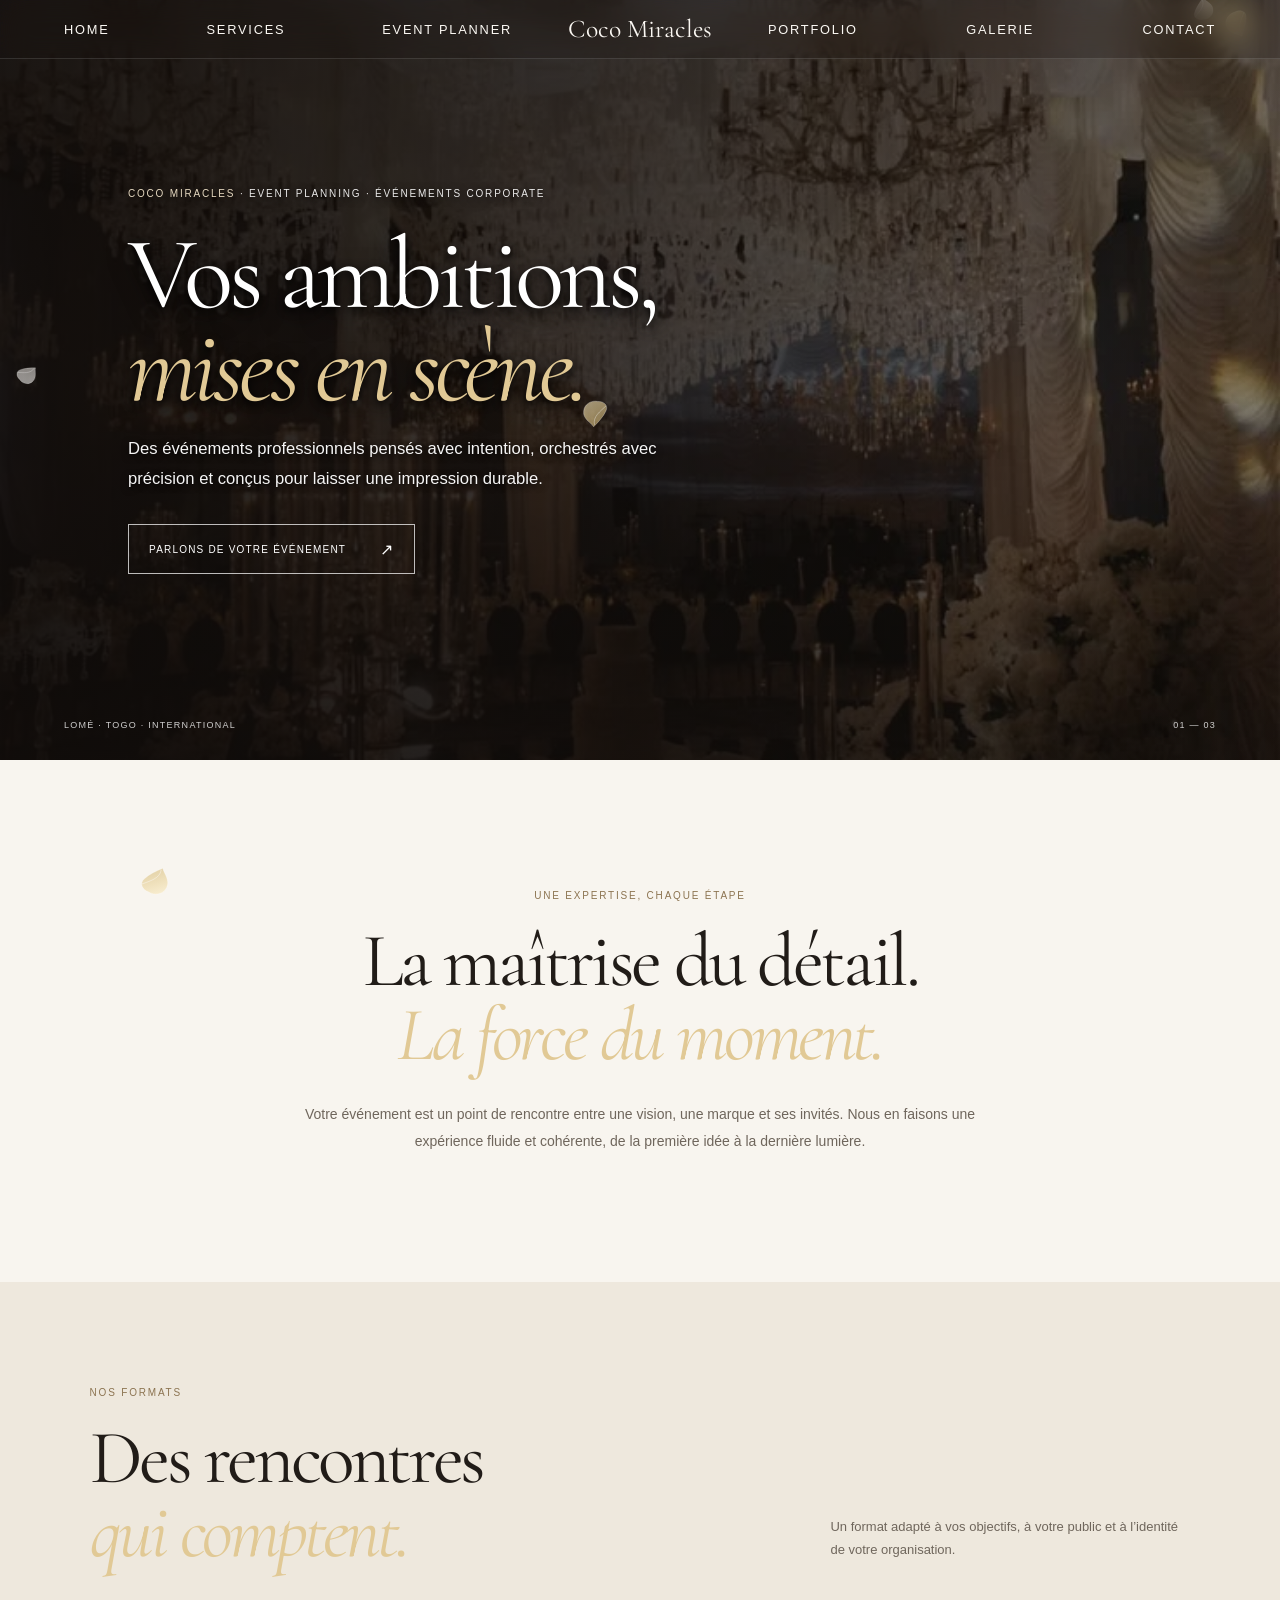
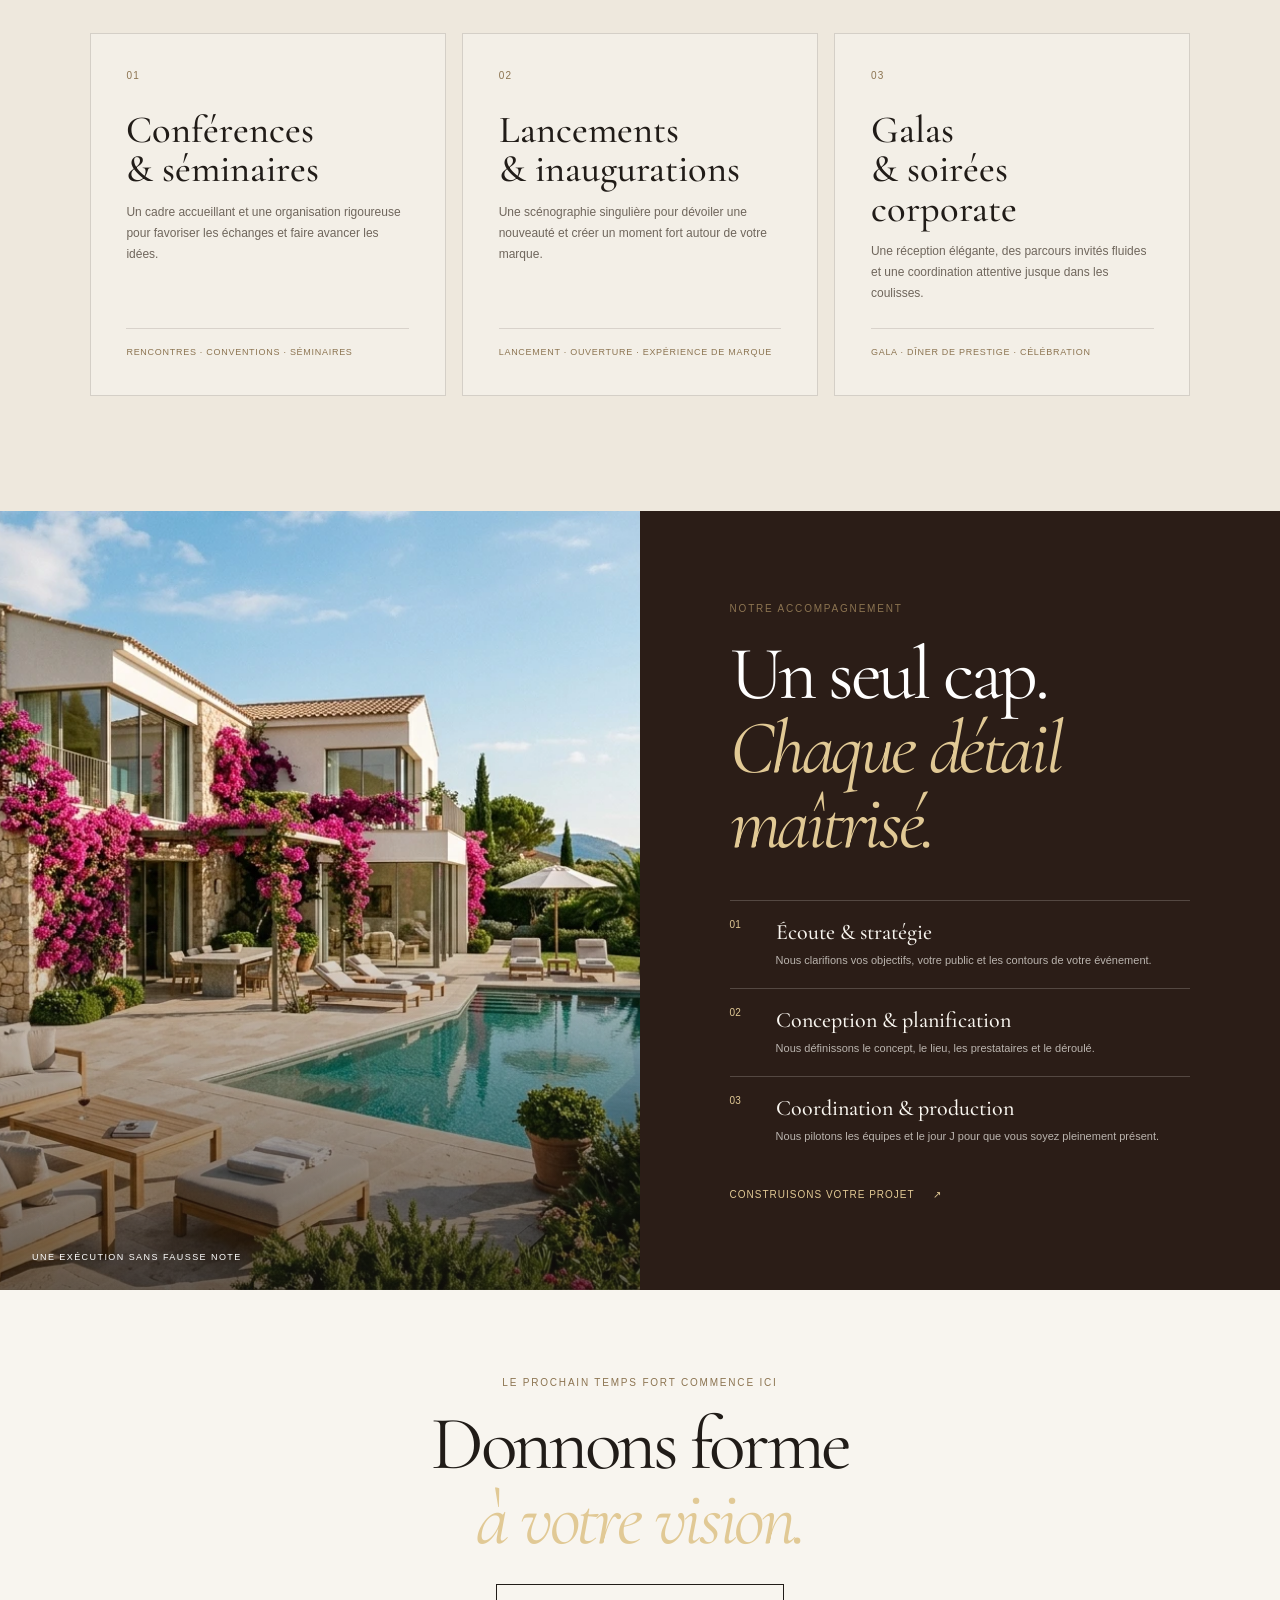
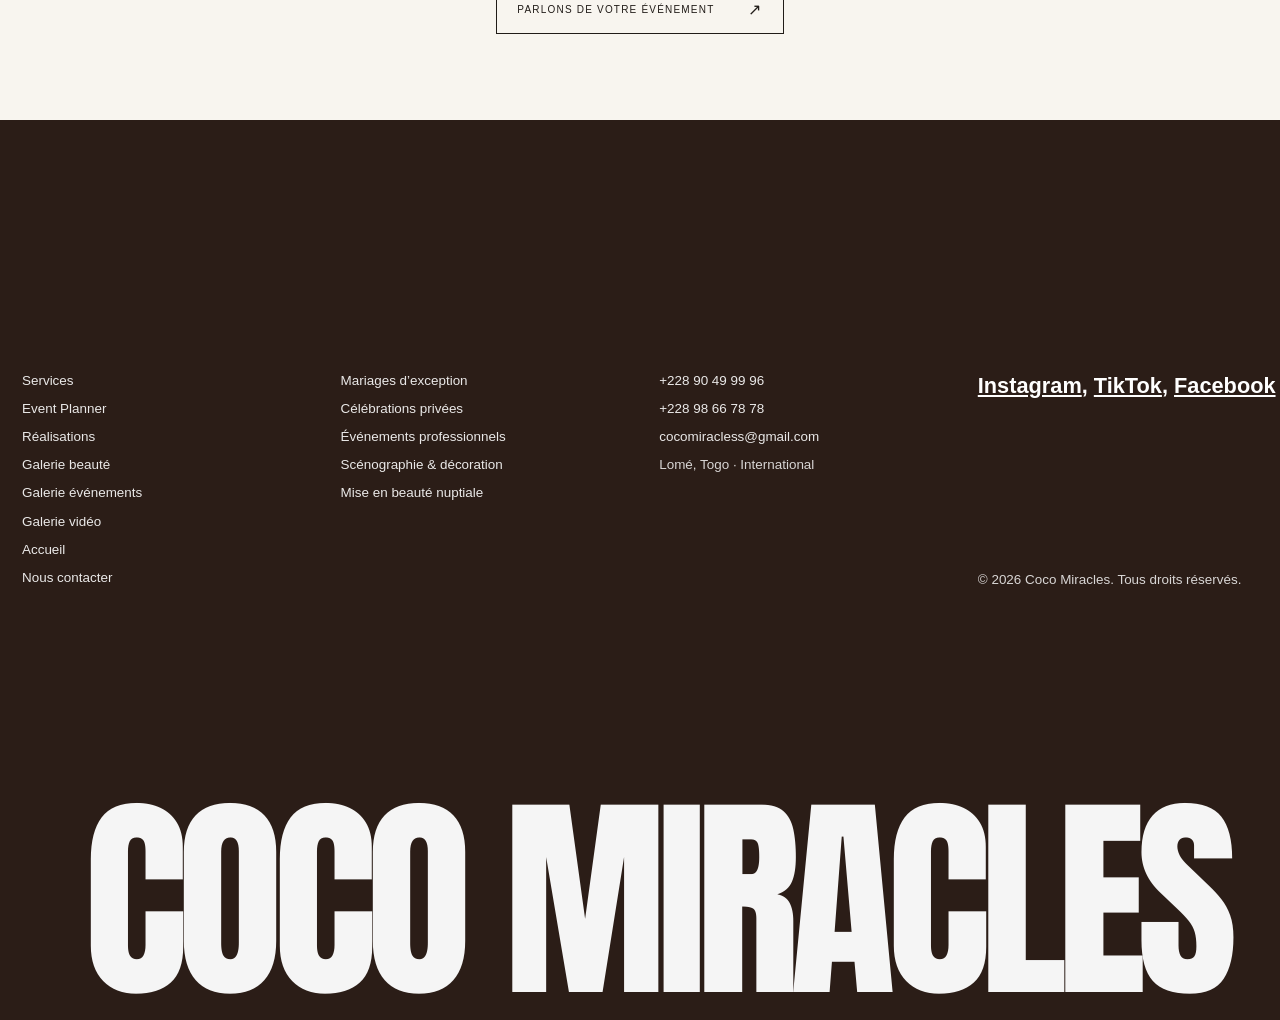
==== event-planner.html @ 6a729829 "Redesign mobile menu, restore personality overlay, add slow-network mode - Beauty video no longer au" ====
<!DOCTYPE html>
<html lang="fr">
<head>
    <meta charset="UTF-8">
    <meta name="viewport" content="width=device-width, initial-scale=1">
    <meta name="theme-color" content="#211c18">
    <title>Event Planner — Coco Miracles</title>
    <meta name="description" content="Coco Miracles imagine et orchestre vos événements corporate, galas, conférences et lancements de marque à Lomé et à l’international.">
    <link rel="preconnect" href="https://fonts.googleapis.com">
    <link rel="preconnect" href="https://fonts.gstatic.com" crossorigin>
    <link href="https://fonts.googleapis.com/css2?family=Anton&family=Cormorant+Garamond:wght@400;500;600&display=swap" rel="stylesheet">
    <link rel="stylesheet" href="css/galleries.css?v=event-planner-v1">
    <link rel="stylesheet" href="css/event-planner.css?v=event-planner-v2">
    <link rel="stylesheet" href="css/footer.css?v=footer-v1">
    <link rel="stylesheet" href="css/site-header.css?v=menu-pro-v2">
    <script src="js/network.js?v=network-v1"></script>
    <script src="js/site-header.js?v=menu-pro-v1" defer></script>
    <script src="js/rose-snow.js?v=lazy-network-v1" defer></script>
    <script src="js/footer.js?v=footer-v1" defer></script>
</head>
<body class="gallery-page event-planner-page">
    <header class="hero-header">
        <div class="hero-header-content">
            <nav class="hero-nav hero-nav-left" id="gallery-nav-left" aria-label="Navigation principale">
                <div class="hero-nav-item">
                    <a href="index.html#hero">Home</a>
                    <div class="hero-nav-submenu">
                        <a href="index.html#hero">Accueil</a>
                        <a href="index.html#univers">Notre univers</a>
                        <a href="index.html#direction">La direction</a>
                    </div>
                </div>
                <div class="hero-nav-item">
                    <a href="index.html#prestations">Services</a>
                    <div class="hero-nav-submenu">
                        <a href="index.html#prestations">Nos prestations</a>
                        <a href="index.html#formats">Nos formats</a>
                        <a href="index.html#mise-en-beaute">Mise en beauté</a>
                    </div>
                </div>
                <div class="hero-nav-item"><a href="event-planner.html" aria-current="page">Event Planner</a></div>
            </nav>
            <a class="hero-brand" href="index.html#hero" aria-label="Coco Miracles, accueil">
                <span class="hero-brand-name" aria-hidden="true">Coco Miracles</span>
                <img class="hero-logo" src="asset/logo/logo-coco.webp" alt="">
            </a>
            <nav class="hero-nav hero-nav-right" id="gallery-nav-right" aria-label="Navigation complémentaire">
                <div class="hero-nav-item">
                    <a href="index.html#portfolio">Portfolio</a>
                </div>
                <div class="hero-nav-item">
                    <a href="galerie-beaute.html">Galerie</a>
                    <div class="hero-nav-submenu">
                        <a href="galerie-beaute.html">Galerie beauté</a>
                        <a href="galerie-evenements.html">Galerie événements</a>
                        <a href="galerie-portfolio.html">Vidéos du portfolio</a>
                    </div>
                </div>
                <div class="hero-nav-item">
                    <a href="index.html#project-contact-title">Contact</a>
                    <div class="hero-nav-submenu">
                        <a href="index.html#project-contact-title">Parlons de votre projet</a>
                        <a href="index.html#footer-name">Coordonnées</a>
                    </div>
                </div>
            </nav>
            <button class="hero-menu-toggle" type="button" aria-label="Ouvrir le menu" aria-expanded="false" aria-controls="gallery-nav-left gallery-nav-right">
                <span aria-hidden="true"></span><span aria-hidden="true"></span>
            </button>
        </div>
    </header>

    <main>
        <section class="event-planner-hero" aria-labelledby="event-planner-title">
            <img class="event-planner-hero-image" src="gg.webp" alt="Salle de réception habillée de voilages et de lustres pour un dîner de gala" fetchpriority="high" decoding="async">
            <div class="event-planner-hero-shade"></div>
            <div class="event-planner-hero-copy">
                <p class="event-planner-eyebrow"><span>COCO MIRACLES</span> · EVENT PLANNING · ÉVÉNEMENTS CORPORATE</p>
                <h1 id="event-planner-title">Vos ambitions,<br><em>mises en scène.</em></h1>
                <p>Des événements professionnels pensés avec intention, orchestrés avec précision et conçus pour laisser une impression durable.</p>
                <a class="event-planner-button" href="index.html#project-contact-title">Parlons de votre événement <span aria-hidden="true">↗</span></a>
            </div>
            <p class="event-planner-hero-note">LOMÉ · TOGO · INTERNATIONAL</p>
            <span class="event-planner-hero-index" aria-hidden="true">01 — 03</span>
        </section>

        <section class="event-planner-introduction" aria-labelledby="event-planner-intro-title">
            <p class="event-planner-section-label">Une expertise, chaque étape</p>
            <h2 id="event-planner-intro-title">La maîtrise du détail.<br><em>La force du moment.</em></h2>
            <p>Votre événement est un point de rencontre entre une vision, une marque et ses invités. Nous en faisons une expérience fluide et cohérente, de la première idée à la dernière lumière.</p>
        </section>

        <section class="event-planner-offers" aria-labelledby="event-planner-offers-title">
            <div class="event-planner-section-heading">
                <div>
                    <p class="event-planner-section-label">Nos formats</p>
                    <h2 id="event-planner-offers-title">Des rencontres<br><em>qui comptent.</em></h2>
                </div>
                <p>Un format adapté à vos objectifs, à votre public et à l’identité de votre organisation.</p>
            </div>
            <div class="event-planner-offer-grid">
                <article class="event-planner-offer">
                    <span class="event-planner-offer-number">01</span>
                    <h3>Conférences<br>&amp; séminaires</h3>
                    <p>Un cadre accueillant et une organisation rigoureuse pour favoriser les échanges et faire avancer les idées.</p>
                    <span class="event-planner-offer-tag">Rencontres · Conventions · Séminaires</span>
                </article>
                <article class="event-planner-offer">
                    <span class="event-planner-offer-number">02</span>
                    <h3>Lancements<br>&amp; inaugurations</h3>
                    <p>Une scénographie singulière pour dévoiler une nouveauté et créer un moment fort autour de votre marque.</p>
                    <span class="event-planner-offer-tag">Lancement · Ouverture · Expérience de marque</span>
                </article>
                <article class="event-planner-offer">
                    <span class="event-planner-offer-number">03</span>
                    <h3>Galas<br>&amp; soirées corporate</h3>
                    <p>Une réception élégante, des parcours invités fluides et une coordination attentive jusque dans les coulisses.</p>
                    <span class="event-planner-offer-tag">Gala · Dîner de prestige · Célébration</span>
                </article>
            </div>
        </section>

        <section class="event-planner-experience" aria-labelledby="event-planner-experience-title">
            <div class="event-planner-experience-image">
                <img src="asset/bg/villa-event.webp" alt="Villa contemporaine ouverte sur la mer, cadre d’une réception de prestige" loading="lazy" decoding="async">
                <span>UNE EXÉCUTION SANS FAUSSE NOTE</span>
            </div>
            <div class="event-planner-experience-copy">
                <p class="event-planner-section-label">Notre accompagnement</p>
                <h2 id="event-planner-experience-title">Un seul cap.<br><em>Chaque détail maîtrisé.</em></h2>
                <ol>
                    <li><span>01</span><div><strong>Écoute &amp; stratégie</strong><p>Nous clarifions vos objectifs, votre public et les contours de votre événement.</p></div></li>
                    <li><span>02</span><div><strong>Conception &amp; planification</strong><p>Nous définissons le concept, le lieu, les prestataires et le déroulé.</p></div></li>
                    <li><span>03</span><div><strong>Coordination &amp; production</strong><p>Nous pilotons les équipes et le jour J pour que vous soyez pleinement présent.</p></div></li>
                </ol>
                <a class="event-planner-text-link" href="index.html#project-contact-title">Construisons votre projet <span aria-hidden="true">↗</span></a>
            </div>
        </section>

        <section class="event-planner-cta" aria-labelledby="event-planner-cta-title">
            <p class="event-planner-section-label">Le prochain temps fort commence ici</p>
            <h2 id="event-planner-cta-title">Donnons forme<br><em>à votre vision.</em></h2>
            <a class="event-planner-button" href="index.html#project-contact-title">Parlons de votre événement <span aria-hidden="true">↗</span></a>
        </section>
    </main>

    <footer class="site-footer" aria-labelledby="footer-name">
        <div class="site-footer-links">
            <nav class="site-footer-column" aria-label="Navigation de bas de page">
                <a href="index.html#prestations">Services</a>
                <a href="event-planner.html">Event Planner</a>
                <a href="index.html#portfolio">Réalisations</a>
                <a href="galerie-beaute.html">Galerie beauté</a>
                <a href="galerie-evenements.html">Galerie événements</a>
                <a href="galerie-portfolio.html">Galerie vidéo</a>
                <a href="index.html#hero">Accueil</a>
                <a href="index.html#project-contact-title">Nous contacter</a>
            </nav>
            <nav class="site-footer-column" aria-label="Services Coco Miracles">
                <a href="index.html#prestations">Mariages d’exception</a>
                <a href="index.html#prestations">Célébrations privées</a>
                <a href="index.html#prestations">Événements professionnels</a>
                <a href="index.html#prestations">Scénographie &amp; décoration</a>
                <a href="index.html#mise-en-beaute">Mise en beauté nuptiale</a>
            </nav>
            <div class="site-footer-column">
                <a href="tel:+22890499996">+228 90 49 99 96</a>
                <a href="tel:+22898667878">+228 98 66 78 78</a>
                <a href="mailto:cocomiracless@gmail.com">cocomiracless@gmail.com</a>
                <span>Lomé, Togo · International</span>
            </div>
            <div class="site-footer-social-column">
                <nav aria-label="Réseaux sociaux officiels">
                    <a href="https://www.instagram.com/cocomiracles/" target="_blank" rel="noopener noreferrer">Instagram</a>,
                    <a href="https://www.tiktok.com/@coco_miracles" target="_blank" rel="noopener noreferrer">TikTok</a>,
                    <a href="https://www.facebook.com/" target="_blank" rel="noopener noreferrer">Facebook</a>
                </nav>
                <p>© <span id="footer-year"></span> Coco Miracles. Tous droits réservés.</p>
            </div>
        </div>
        <h2 class="site-footer-signature" id="footer-name" aria-label="Coco Miracles">COCO MIRACLES</h2>
    </footer>
</body>
</html>
---- css/galleries.css ----
:root {
    --gallery-paper: #f5f0e8;
    --gallery-ink: #33291f;
    --gallery-muted: #766e64;
    --gallery-gold: #8c7451;
}

* {
    box-sizing: border-box;
}

html {
    min-width: 320px;
    background: var(--gallery-paper);
    overflow-x: clip;
    overscroll-behavior: none;
    scroll-behavior: smooth;
}

body.gallery-page {
    min-width: 320px;
    min-height: 100vh;
    margin: 0;
    overscroll-behavior: none;
    background: var(--gallery-paper);
    color: var(--gallery-ink);
    font-family: "Cormorant Garamond", Georgia, serif;
}

.rose-snow {
    position: fixed;
    z-index: 15;
    inset: 0;
    width: 100%;
    height: 100%;
    overflow: hidden;
    pointer-events: none;
}

body.gallery-menu-open {
    overflow: hidden;
}

.gallery-header {
    position: relative;
    z-index: 20;
    display: flex;
    min-height: 88px;
    padding: 16px clamp(22px, 5vw, 76px);
    align-items: center;
    justify-content: space-between;
    border-bottom: 1px solid rgba(51, 41, 31, 0.16);
}

.gallery-brand {
    display: inline-flex;
    align-items: center;
    gap: 12px;
    color: inherit;
    font-family: "Cormorant Garamond", Georgia, serif;
    font-size: 19px;
    letter-spacing: 0.08em;
    text-decoration: none;
}

.gallery-brand img {
    width: 42px;
    height: 42px;
    object-fit: contain;
}

.gallery-nav {
    display: flex;
    align-items: center;
    gap: clamp(14px, 2.4vw, 34px);
}

.gallery-nav a {
    color: inherit;
    font-family: Arial, sans-serif;
    font-size: 10px;
    letter-spacing: 0.12em;
    text-decoration: none;
    text-transform: uppercase;
}

.gallery-nav a:hover,
.gallery-nav a:focus-visible {
    color: var(--gallery-gold);
    text-decoration: underline;
    text-underline-offset: 5px;
}

.gallery-menu-toggle {
    display: none;
}

.gallery-main {
    width: min(100% - 48px, 1440px);
    margin: 0 auto;
    padding: clamp(54px, 9vw, 122px) 0 100px;
}

.gallery-heading {
    max-width: 850px;
    margin: 0 auto clamp(36px, 6vw, 76px);
    text-align: center;
}

.gallery-eyebrow {
    margin: 0 0 14px;
    color: var(--gallery-gold);
    font-family: Arial, sans-serif;
    font-size: 10px;
    letter-spacing: 0.2em;
    text-transform: uppercase;
}

.gallery-heading h1 {
    margin: 0;
    font-size: clamp(46px, 7vw, 92px);
    font-weight: 400;
    letter-spacing: -0.045em;
    line-height: 0.98;
}

.gallery-heading h1 em {
    font-weight: 400;
}

.gallery-intro {
    max-width: 680px;
    margin: 22px auto 0;
    color: var(--gallery-muted);
    font-family: Arial, sans-serif;
    font-size: 14px;
    line-height: 1.8;
}

.gallery-grid {
    display: grid;
    grid-template-columns: repeat(3, minmax(0, 1fr));
    gap: clamp(16px, 2vw, 28px);
}

.gallery-card {
    min-width: 0;
    margin: 0;
    background: #ebe4da;
}

.gallery-card-media {
    position: relative;
    overflow: hidden;
    background: linear-gradient(145deg, #393027, #171411);
    aspect-ratio: 4 / 5;
}

.gallery-card-media img,
.gallery-card-media video,
.gallery-card-media iframe {
    display: block;
    width: 100%;
    height: 100%;
    object-fit: cover;
}

.gallery-card-media iframe {
    border: 0;
    background: #211c18;
}

.portfolio-local-video {
    position: absolute;
    z-index: 1;
    inset: 0;
}

.portfolio-local-video[hidden] {
    visibility: hidden;
}

.portfolio-video-loading,
.portfolio-video-load-button {
    position: absolute;
    z-index: 2;
}

.portfolio-video-loading {
    top: 50%;
    left: 50%;
    display: flex;
    max-width: calc(100% - 32px);
    margin: 0;
    padding: 12px 15px;
    align-items: center;
    gap: 10px;
    transform: translate(-50%, -50%);
    background: rgba(26, 22, 19, 0.88);
    color: #fff;
    font-family: Arial, sans-serif;
    font-size: 12px;
    line-height: 1.5;
    pointer-events: none;
}

.portfolio-video-loading[data-stalled="true"] {
    top: auto;
    bottom: 12px;
    left: 12px;
    max-width: calc(100% - 150px);
    transform: none;
}

.portfolio-video-load-button[data-retry="true"] {
    top: auto;
    right: 12px;
    bottom: 12px;
    left: auto;
    transform: none;
}

.portfolio-video-loading:not([hidden])::before {
    width: 16px;
    height: 16px;
    flex: 0 0 16px;
    border: 2px solid rgba(255, 255, 255, 0.35);
    border-top-color: #d6bd8c;
    border-radius: 50%;
    animation: portfolio-video-spin 800ms linear infinite;
    content: "";
}

.portfolio-video-load-button {
    top: 50%;
    left: 50%;
    display: inline-flex;
    min-height: 48px;
    padding: 0 20px;
    align-items: center;
    justify-content: center;
    transform: translate(-50%, -50%);
    border: 1px solid rgba(255, 255, 255, 0.75);
    border-radius: 30px;
    background: rgba(34, 29, 25, 0.86);
    color: #fff;
    cursor: pointer;
    font-family: Arial, sans-serif;
    font-size: 11px;
    letter-spacing: 0.08em;
    text-transform: uppercase;
}

.portfolio-video-load-button:hover,
.portfolio-video-load-button:focus-visible {
    background: #d6bd8c;
    color: #211c18;
}

.portfolio-video-load-button:disabled {
    cursor: wait;
}

.portfolio-video-loading[hidden],
.portfolio-video-load-button[hidden] {
    display: none;
}

@keyframes portfolio-video-spin {
    to {
        transform: rotate(360deg);
    }
}

.gallery-card figcaption {
    padding: 14px 16px 18px;
    color: var(--gallery-ink);
    font-size: 20px;
    line-height: 1.2;
}

.beauty-gallery-card figcaption strong {
    display: block;
    font-size: 21px;
    font-weight: 500;
}

.gallery-card figcaption strong {
    display: block;
    font-size: 21px;
    font-weight: 500;
}

.gallery-card figcaption p {
    min-height: 42px;
    margin: 8px 0 14px;
    color: var(--gallery-muted);
    font-family: Arial, sans-serif;
    font-size: 12px;
    line-height: 1.6;
}

.beauty-gallery-card figcaption p {
    min-height: 42px;
    margin: 8px 0 14px;
    color: var(--gallery-muted);
    font-family: Arial, sans-serif;
    font-size: 12px;
    line-height: 1.6;
}

.beauty-gallery-open {
    position: absolute;
    inset: 0;
    display: block;
    width: 100%;
    height: 100%;
    padding: 0;
    border: 0;
    background: transparent;
    cursor: pointer;
}

.beauty-gallery-open img {
    display: block;
    width: 100%;
    height: 100%;
    object-fit: cover;
    transition: transform 450ms ease;
}

.beauty-gallery-open:hover img,
.beauty-gallery-open:focus-visible img {
    transform: scale(1.035);
}

.beauty-gallery-open:focus-visible {
    outline: 2px solid var(--gallery-gold);
    outline-offset: -5px;
}

.beauty-gallery-play-icon {
    position: absolute;
    top: 50%;
    left: 50%;
    display: grid;
    width: 58px;
    height: 58px;
    place-items: center;
    transform: translate(-50%, -50%);
    border: 1px solid rgba(255, 255, 255, 0.8);
    border-radius: 50%;
    background: rgba(34, 29, 25, 0.62);
    color: #fff;
    font-family: Arial, sans-serif;
    font-size: 18px;
}

.beauty-gallery-more,
.beauty-project-cta,
.portfolio-gallery-more,
.portfolio-project-cta {
    display: inline-flex;
    min-height: 42px;
    padding: 0 18px;
    align-items: center;
    justify-content: center;
    gap: 8px;
    border: 1px solid var(--gallery-gold);
    border-radius: 24px;
    background: transparent;
    color: var(--gallery-ink);
    cursor: pointer;
    font-family: Arial, sans-serif;
    font-size: 10px;
    letter-spacing: 0.1em;
    text-decoration: none;
    text-transform: uppercase;
    transition: background-color 180ms ease, color 180ms ease;
}

.beauty-gallery-more:hover,
.beauty-gallery-more:focus-visible,
.beauty-project-cta:hover,
.beauty-project-cta:focus-visible,
.portfolio-gallery-more:hover,
.portfolio-gallery-more:focus-visible,
.portfolio-project-cta:hover,
.portfolio-project-cta:focus-visible {
    background: var(--gallery-gold);
    color: #fff;
}

.beauty-project-dialog {
    position: fixed;
    width: min(900px, calc(100% - 32px));
    max-width: none;
    max-height: min(92vh, 960px);
    margin: auto;
    padding: clamp(24px, 5vw, 48px);
    overflow: auto;
    border: 1px solid rgba(140, 116, 81, 0.5);
    background: var(--gallery-paper);
    color: var(--gallery-ink);
}

.beauty-project-dialog::backdrop {
    background: rgba(20, 17, 15, 0.82);
    backdrop-filter: blur(5px);
}

.beauty-project-content {
    display: grid;
    gap: 14px;
}

.beauty-project-content .gallery-eyebrow,
.beauty-project-content h2,
.beauty-project-content > p {
    margin: 0;
    text-align: left;
}

.beauty-project-content h2 {
    font-size: clamp(32px, 5vw, 52px);
    font-weight: 400;
    line-height: 1;
}

.beauty-project-description,
.beauty-project-status {
    color: var(--gallery-muted);
    font-family: Arial, sans-serif;
    font-size: 13px;
    line-height: 1.6;
}

.beauty-project-video {
    display: block;
    width: 100%;
    max-height: 58vh;
    aspect-ratio: 16 / 9;
    background: #211c18;
    object-fit: contain;
}

.beauty-project-close {
    position: absolute;
    top: 10px;
    right: 12px;
    display: grid;
    width: 38px;
    height: 38px;
    place-items: center;
    border: 1px solid rgba(51, 41, 31, 0.3);
    border-radius: 50%;
    background: transparent;
    color: var(--gallery-ink);
    cursor: pointer;
    font-size: 25px;
    line-height: 1;
}

.beauty-project-cta {
    justify-self: start;
    background: var(--gallery-ink);
    color: var(--gallery-paper);
}

.beauty-project-status:empty {
    display: none;
}

.portfolio-gallery-more {
    appearance: none;
}

.portfolio-project-dialog {
    position: fixed;
    width: min(900px, calc(100% - 32px));
    max-width: none;
    max-height: min(92vh, 960px);
    margin: auto;
    padding: clamp(24px, 5vw, 48px);
    overflow: auto;
    border: 1px solid rgba(140, 116, 81, 0.5);
    background: var(--gallery-paper);
    color: var(--gallery-ink);
}

.portfolio-project-dialog::backdrop {
    background: rgba(20, 17, 15, 0.82);
    backdrop-filter: blur(5px);
}

.portfolio-project-content {
    display: grid;
    gap: 14px;
}

.portfolio-project-content .gallery-eyebrow,
.portfolio-project-content h2,
.portfolio-project-content > p {
    margin: 0;
    text-align: left;
}

.portfolio-project-content h2 {
    font-size: clamp(32px, 5vw, 52px);
    font-weight: 400;
    line-height: 1;
}

.portfolio-project-description,
.portfolio-project-status {
    color: var(--gallery-muted);
    font-family: Arial, sans-serif;
    font-size: 13px;
    line-height: 1.6;
}

.portfolio-project-video {
    display: block;
    width: 100%;
    max-height: 58vh;
    aspect-ratio: 16 / 9;
    background: #211c18;
    object-fit: contain;
}

.portfolio-project-close {
    position: absolute;
    top: 10px;
    right: 12px;
    display: grid;
    width: 38px;
    height: 38px;
    place-items: center;
    border: 1px solid rgba(51, 41, 31, 0.3);
    border-radius: 50%;
    background: transparent;
    color: var(--gallery-ink);
    cursor: pointer;
    font-size: 25px;
    line-height: 1;
}

.portfolio-project-cta {
    justify-self: start;
    background: var(--gallery-ink);
    color: var(--gallery-paper);
}

.portfolio-project-status:empty {
    display: none;
}

.gallery-card figcaption span {
    display: block;
    margin-bottom: 5px;
    color: var(--gallery-gold);
    font-family: Arial, sans-serif;
    font-size: 9px;
    letter-spacing: 0.14em;
    text-transform: uppercase;
}

.gallery-drive-link {
    display: inline-block;
    margin-top: 9px;
    color: var(--gallery-gold);
    font-family: Arial, sans-serif;
    font-size: 10px;
    text-decoration: underline;
    text-underline-offset: 3px;
}

.gallery-more-link {
    display: inline-flex;
    min-height: 48px;
    padding: 0 20px;
    align-items: center;
    justify-content: center;
    gap: 12px;
    border: 1px solid currentColor;
    color: inherit;
    font-family: Arial, sans-serif;
    font-size: 10px;
    letter-spacing: 0.12em;
    text-decoration: none;
    text-transform: uppercase;
    transition: background-color 180ms ease, color 180ms ease, border-color 180ms ease;
}

.gallery-more-actions {
    display: flex;
    margin: 32px auto 0;
    justify-content: center;
}

.gallery-more-actions.beauty-gallery-more {
    display: flex;
    width: fit-content;
    max-width: 100%;
    margin-top: 14px;
    padding: 0;
    border: 0;
    border-radius: 0;
    background: transparent;
}

.gallery-more-actions.beauty-gallery-more .gallery-more-link {
    min-height: 36px;
    padding: 0 14px;
    gap: 7px;
    border: 1px solid #33291f;
    border-radius: 999px;
    background: #33291f;
    color: #f5f0e8;
    font-size: 9px;
    letter-spacing: 0.08em;
}

.gallery-more-link {
    border-color: rgba(51, 41, 31, 0.4);
    color: var(--gallery-ink);
}

.gallery-more-link:hover,
.gallery-more-link:focus-visible {
    border-color: var(--gallery-ink);
    background: var(--gallery-ink);
    color: var(--gallery-paper);
}

.gallery-more-actions.beauty-gallery-more .gallery-more-link:hover,
.gallery-more-actions.beauty-gallery-more .gallery-more-link:focus-visible {
    border-color: #211c18;
    background: #211c18;
    color: #f5f0e8;
}

@media (max-width: 760px) {
    .gallery-header {
        min-height: 72px;
        padding: 12px 18px;
    }

    .gallery-brand {
        position: relative;
        z-index: 101;
        font-size: 16px;
    }

    .gallery-brand img {
        width: 36px;
        height: 36px;
    }

    .gallery-menu-toggle {
        position: relative;
        z-index: 102;
        display: grid;
        width: 44px;
        height: 44px;
        padding: 12px 10px;
        align-content: center;
        gap: 6px;
        border: 1px solid rgba(51, 41, 31, 0.4);
        border-radius: 50%;
        background: var(--gallery-paper);
        color: var(--gallery-ink);
        cursor: pointer;
    }

    .gallery-menu-toggle span {
        display: block;
        height: 1px;
        background: currentColor;
        transition: transform 180ms ease;
    }

    .gallery-menu-toggle[aria-expanded="true"] span:first-child {
        transform: translateY(3.5px) rotate(45deg);
    }

    .gallery-menu-toggle[aria-expanded="true"] span:last-child {
        transform: translateY(-3.5px) rotate(-45deg);
    }

    .gallery-nav {
        display: none;
    }

    .gallery-nav.is-open {
        position: fixed;
        z-index: 100;
        inset: 0;
        display: flex;
        width: 100vw;
        height: 100vh;
        height: 100dvh;
        padding: 100px 28px 40px;
        flex-direction: column;
        align-items: center;
        justify-content: center;
        gap: clamp(22px, 4vh, 38px);
        overflow-y: auto;
        background: rgba(34, 29, 25, 0.98);
    }

    .gallery-nav.is-open a {
        color: var(--gallery-paper);
        font-family: "Cormorant Garamond", Georgia, serif;
        font-size: clamp(25px, 7vw, 38px);
        letter-spacing: 0.02em;
        text-transform: none;
    }

    .gallery-nav.is-open a:hover,
    .gallery-nav.is-open a:focus-visible {
        color: #d6bd8c;
    }

    .gallery-main {
        width: min(100% - 36px, 1440px);
        padding-top: 56px;
    }

    .gallery-grid {
        grid-template-columns: repeat(2, minmax(0, 1fr));
        gap: 12px;
    }

    .gallery-card figcaption {
        padding: 10px 11px 13px;
        font-size: 17px;
    }

}

@media (max-width: 460px) {
    .gallery-grid {
        grid-template-columns: 1fr;
    }

    .gallery-card-media {
        aspect-ratio: 4 / 5;
    }
}

@media (prefers-reduced-motion: reduce) {
    *,
    *::before,
    *::after {
        scroll-behavior: auto !important;
        transition-duration: 0.01ms !important;
    }
}
---- css/event-planner.css ----
.event-planner-page {
    --planner-ink: #211c18;
    --planner-wine: #2b1d17;
    --planner-gold: #b39869;
    --planner-paper: #f8f5ef;
    background: var(--planner-paper);
}

.event-planner-page .gallery-header {
    background: var(--planner-paper);
}

.event-planner-page .gallery-nav {
    gap: clamp(12px, 1.8vw, 26px);
}

.event-planner-page .gallery-nav a {
    font-size: 9px;
}

.event-planner-hero {
    position: relative;
    display: flex;
    min-height: min(760px, calc(100svh - 88px));
    padding: clamp(56px, 10vw, 144px) clamp(24px, 10vw, 150px);
    align-items: center;
    overflow: hidden;
    background: var(--planner-ink);
    color: #fff;
    isolation: isolate;
}

.event-planner-hero-image,
.event-planner-hero-shade {
    position: absolute;
    z-index: -1;
    inset: 0;
    width: 100%;
    height: 100%;
}

.event-planner-hero-image {
    object-fit: cover;
    object-position: center 54%;
}

.event-planner-hero-shade {
    background:
        linear-gradient(90deg, rgba(16, 12, 10, 0.9), rgba(16, 12, 10, 0.72) 48%, rgba(16, 12, 10, 0.32)),
        linear-gradient(0deg, rgba(16, 12, 10, 0.62), rgba(16, 12, 10, 0.24) 48%, rgba(16, 12, 10, 0.42));
}

.event-planner-hero-copy {
    width: min(100%, 760px);
}

.event-planner-eyebrow,
.event-planner-section-label {
    margin: 0;
    font-family: Arial, sans-serif;
    font-size: 10px;
    letter-spacing: 0.18em;
    line-height: 1.6;
    text-transform: uppercase;
}

.event-planner-eyebrow {
    color: rgba(255, 255, 255, 0.9);
    text-shadow: 0 2px 8px rgba(0, 0, 0, 0.82);
}

.event-planner-eyebrow span {
    color: #e4d7bf;
}

.event-planner-hero h1 {
    margin: 26px 0 20px;
    color: #fff;
    font-family: "Cormorant Garamond", Georgia, serif;
    font-size: clamp(58px, 8vw, 112px);
    font-weight: 400;
    letter-spacing: -0.045em;
    line-height: 0.91;
    text-shadow: 0 3px 8px rgba(0, 0, 0, 0.92), 0 8px 24px rgba(0, 0, 0, 0.78);
}

.event-planner-hero h1 em,
.event-planner-introduction h2 em,
.event-planner-section-heading h2 em,
.event-planner-experience-copy h2 em,
.event-planner-cta h2 em {
    color: #e1c995;
    font-weight: 400;
}

.event-planner-hero-copy > p:not(.event-planner-eyebrow) {
    max-width: 560px;
    margin: 0 0 30px;
    color: rgba(255, 255, 255, 0.96);
    font-family: Arial, sans-serif;
    font-size: clamp(14px, 1.3vw, 17px);
    line-height: 1.8;
    text-shadow: 0 2px 7px rgba(0, 0, 0, 0.9);
}

.event-planner-button {
    display: inline-flex;
    min-height: 50px;
    padding: 0 20px;
    align-items: center;
    justify-content: space-between;
    gap: 34px;
    border: 1px solid rgba(255, 255, 255, 0.72);
    color: #fff;
    font-family: Arial, sans-serif;
    font-size: 10px;
    letter-spacing: 0.12em;
    text-decoration: none;
    text-transform: uppercase;
    transition: background-color 180ms ease, color 180ms ease, border-color 180ms ease;
}

.event-planner-button:hover,
.event-planner-button:focus-visible {
    border-color: #e1c995;
    background: #e1c995;
    color: var(--planner-ink);
}

.event-planner-button span {
    font-size: 16px;
}

.event-planner-hero-note,
.event-planner-hero-index {
    position: absolute;
    bottom: 30px;
    margin: 0;
    color: rgba(255, 255, 255, 0.8);
    font-family: Arial, sans-serif;
    font-size: 9px;
    letter-spacing: 0.14em;
}

.event-planner-hero-note {
    left: clamp(24px, 5vw, 76px);
}

.event-planner-hero-index {
    right: clamp(24px, 5vw, 76px);
}

.event-planner-introduction {
    display: grid;
    padding: clamp(76px, 10vw, 144px) 24px;
    justify-items: center;
    background: var(--planner-paper);
    color: var(--planner-ink);
    text-align: center;
}

.event-planner-section-label {
    color: #8c7451;
}

.event-planner-introduction h2,
.event-planner-section-heading h2,
.event-planner-experience-copy h2,
.event-planner-cta h2 {
    margin: 20px 0;
    font-family: "Cormorant Garamond", Georgia, serif;
    font-size: clamp(42px, 6vw, 76px);
    font-weight: 400;
    letter-spacing: -0.045em;
    line-height: 0.98;
}

.event-planner-introduction > p:last-child {
    max-width: 680px;
    margin: 8px 0 0;
    color: #6f665c;
    font-family: Arial, sans-serif;
    font-size: 14px;
    line-height: 1.9;
}

.event-planner-offers {
    padding: clamp(62px, 8vw, 112px) clamp(22px, 7vw, 100px) clamp(76px, 9vw, 128px);
    background: #eee8dd;
    color: var(--planner-ink);
}

.event-planner-section-heading {
    display: flex;
    width: min(100%, 1240px);
    margin: 0 auto clamp(34px, 5vw, 64px);
    align-items: end;
    justify-content: space-between;
    gap: 40px;
}

.event-planner-section-heading h2 {
    margin-bottom: 0;
}

.event-planner-section-heading > p {
    max-width: 360px;
    margin: 0 0 8px;
    color: #6f665c;
    font-family: Arial, sans-serif;
    font-size: 13px;
    line-height: 1.8;
}

.event-planner-offer-grid {
    display: grid;
    width: min(100%, 1240px);
    margin: 0 auto;
    grid-template-columns: repeat(3, minmax(0, 1fr));
    gap: 16px;
}

.event-planner-offer {
    display: flex;
    min-height: 330px;
    padding: clamp(22px, 2.8vw, 38px);
    flex-direction: column;
    border: 1px solid rgba(51, 41, 31, 0.16);
    background: rgba(248, 245, 239, 0.58);
    transition: background-color 200ms ease, transform 200ms ease;
}

.event-planner-offer:hover {
    transform: translateY(-4px);
    background: #f8f5ef;
}

.event-planner-offer-number {
    color: #8c7451;
    font-family: Arial, sans-serif;
    font-size: 10px;
    letter-spacing: 0.12em;
}

.event-planner-offer h3 {
    margin: 30px 0 12px;
    color: var(--planner-ink);
    font-family: "Cormorant Garamond", Georgia, serif;
    font-size: clamp(29px, 3vw, 39px);
    font-weight: 500;
    line-height: 1.02;
}

.event-planner-offer p {
    margin: 0 0 24px;
    color: #6f665c;
    font-family: Arial, sans-serif;
    font-size: 12px;
    line-height: 1.75;
}

.event-planner-offer-tag {
    margin-top: auto;
    padding-top: 16px;
    border-top: 1px solid rgba(51, 41, 31, 0.14);
    color: #8c7451;
    font-family: Arial, sans-serif;
    font-size: 9px;
    letter-spacing: 0.08em;
    line-height: 1.6;
    text-transform: uppercase;
}

.event-planner-experience {
    display: grid;
    grid-template-columns: minmax(0, 1fr) minmax(0, 1fr);
    background: var(--planner-wine);
    color: #f8f5ef;
}

.event-planner-experience-image {
    position: relative;
    min-height: 680px;
    overflow: hidden;
}

.event-planner-experience-image::after {
    position: absolute;
    inset: 45% 0 0;
    background: linear-gradient(transparent, rgba(22, 18, 15, 0.65));
    content: "";
}

.event-planner-experience-image img {
    position: absolute;
    inset: 0;
    width: 100%;
    height: 100%;
    object-fit: cover;
}

.event-planner-experience-image > span {
    position: absolute;
    z-index: 1;
    bottom: 28px;
    left: 32px;
    color: #fff;
    font-family: Arial, sans-serif;
    font-size: 9px;
    letter-spacing: 0.16em;
}

.event-planner-experience-copy {
    display: flex;
    padding: clamp(40px, 7vw, 100px);
    flex-direction: column;
    justify-content: center;
}

.event-planner-experience-copy h2 {
    color: #fff;
}

.event-planner-experience-copy ol {
    display: grid;
    margin: 20px 0 0;
    padding: 0;
    list-style: none;
}

.event-planner-experience-copy li {
    display: grid;
    padding: 18px 0;
    grid-template-columns: 38px minmax(0, 1fr);
    gap: 8px;
    border-top: 1px solid rgba(248, 245, 239, 0.2);
}

.event-planner-experience-copy li > span {
    color: #e1c995;
    font-family: Arial, sans-serif;
    font-size: 10px;
}

.event-planner-experience-copy li strong {
    font-family: "Cormorant Garamond", Georgia, serif;
    font-size: 22px;
    font-weight: 500;
}

.event-planner-experience-copy li p {
    margin: 6px 0 0;
    color: rgba(248, 245, 239, 0.7);
    font-family: Arial, sans-serif;
    font-size: 11px;
    line-height: 1.7;
}

.event-planner-text-link {
    display: inline-flex;
    margin-top: 26px;
    align-items: center;
    gap: 18px;
    color: #e1c995;
    font-family: Arial, sans-serif;
    font-size: 10px;
    letter-spacing: 0.1em;
    text-decoration: none;
    text-transform: uppercase;
}

.event-planner-text-link:hover,
.event-planner-text-link:focus-visible {
    color: #fff;
}

.event-planner-cta {
    display: grid;
    min-height: 430px;
    padding: 72px 22px;
    justify-items: center;
    align-content: center;
    background: var(--planner-paper);
    color: var(--planner-ink);
    text-align: center;
}

.event-planner-cta h2 {
    margin: 16px 0 28px;
}

.event-planner-cta .event-planner-button {
    border-color: var(--planner-ink);
    color: var(--planner-ink);
}

.event-planner-cta .event-planner-button:hover,
.event-planner-cta .event-planner-button:focus-visible {
    border-color: var(--planner-ink);
    background: var(--planner-ink);
    color: #fff;
}

@media (max-width: 900px) {
    .event-planner-page .gallery-nav {
        gap: 12px;
    }

    .event-planner-page .gallery-nav a {
        font-size: 8px;
        letter-spacing: 0.08em;
    }

    .event-planner-experience-image {
        min-height: 560px;
    }

    .event-planner-experience-copy {
        padding: 38px;
    }
}

@media (max-width: 760px) {
    .event-planner-page .gallery-nav.is-open {
        z-index: 100;
    }

    .event-planner-hero {
        min-height: min(720px, calc(100svh - 72px));
        padding: 76px 24px 96px;
    }

    .event-planner-hero h1 {
        font-size: clamp(52px, 12vw, 82px);
    }

    .event-planner-hero-note,
    .event-planner-hero-index {
        bottom: 24px;
        font-size: 8px;
    }

    .event-planner-section-heading {
        align-items: flex-start;
        flex-direction: column;
        gap: 18px;
    }

    .event-planner-offer-grid {
        grid-template-columns: minmax(0, 1fr);
    }

    .event-planner-offer {
        min-height: 0;
    }

    .event-planner-offer h3 {
        margin-top: 20px;
    }

    .event-planner-experience {
        grid-template-columns: minmax(0, 1fr);
    }

    .event-planner-experience-image {
        min-height: 0;
        aspect-ratio: 4 / 3;
    }

    .event-planner-experience-copy {
        padding: 48px 24px 56px;
    }
}

@media (max-width: 460px) {
    .event-planner-hero {
        min-height: 660px;
    }

    .event-planner-hero h1 {
        font-size: clamp(48px, 13vw, 62px);
    }

    .event-planner-button {
        width: 100%;
        gap: 12px;
    }

    .event-planner-hero-note {
        max-width: 65%;
        line-height: 1.6;
    }

    .event-planner-hero-index {
        right: 20px;
    }

    .event-planner-introduction {
        padding: 72px 22px;
    }

    .event-planner-introduction h2,
    .event-planner-section-heading h2,
    .event-planner-experience-copy h2,
    .event-planner-cta h2 {
        font-size: clamp(40px, 11vw, 54px);
    }

    .event-planner-offers {
        padding: 64px 18px 76px;
    }

    .event-planner-cta {
        min-height: 370px;
    }
}

@media (prefers-reduced-motion: reduce) {
    .event-planner-offer {
        transition: none;
    }
}
---- css/footer.css ----
.site-footer {
    position: relative;
    display: flex;
    min-height: 100vh;
    min-height: 100svh;
    padding: clamp(120px, 28vh, 260px) clamp(22px, 1.1vw, 32px) 0;
    flex-direction: column;
    justify-content: space-between;
    overflow: hidden;
    background: #2b1d17;
    color: #fff;
    font-family: Arial, sans-serif;
    isolation: isolate;
}

.site-footer-links {
    display: grid;
    width: 100%;
    margin: 0 auto clamp(90px, 14vh, 170px);
    grid-template-columns: repeat(4, minmax(0, 1fr));
    gap: clamp(18px, 3vw, 56px);
}

.site-footer-column {
    display: grid;
    justify-items: start;
    align-content: start;
    gap: 10px;
}

.site-footer-column a,
.site-footer-column span {
    color: rgba(255, 255, 255, 0.9);
    font-size: clamp(12px, 1.05vw, 18px);
    font-weight: 500;
    line-height: 1.35;
    text-decoration: none;
}

.site-footer-column a:hover,
.site-footer-column a:focus-visible,
.site-footer-social-column a:hover,
.site-footer-social-column a:focus-visible {
    text-decoration: underline;
    text-underline-offset: 4px;
    outline: none;
}

.site-footer-column span,
.site-footer-social-column p {
    color: rgba(255, 255, 255, 0.82);
}

.site-footer-social-column {
    display: flex;
    align-items: flex-start;
    flex-direction: column;
    justify-content: space-between;
    gap: 32px;
}

.site-footer-social-column nav {
    color: #fff;
    font-size: clamp(14px, 1.7vw, 24px);
    font-weight: 600;
    line-height: 1.3;
    white-space: nowrap;
}

.site-footer-social-column a {
    color: inherit;
}

.site-footer-social-column p {
    margin: 0;
    font-size: clamp(12px, 1.05vw, 18px);
    font-weight: 500;
}

.site-footer-signature {
    position: relative;
    top: -60px;
    width: 90%;
    align-self: center;
    margin: auto 0 -0.12em;
    color: #f5f5f5;
    font-family: "Anton", "Cormorant Garamond", Georgia, serif;
    font-size: clamp(5rem, 17vw, 30rem);
    font-weight: 400;
    letter-spacing: -0.045em;
    line-height: 0.78;
    text-align: center;
    white-space: nowrap;
}

@media (max-width: 600px) {
    .site-footer {
        min-height: 100vh;
        min-height: 100svh;
        padding: 72px 18px 0;
        justify-content: flex-start;
    }

    .site-footer-links {
        margin-bottom: clamp(24px, 5vh, 42px);
        grid-template-columns: repeat(2, minmax(0, 1fr));
        row-gap: 30px;
    }

    .site-footer-column {
        gap: 8px;
    }

    .site-footer-column a,
    .site-footer-column span,
    .site-footer-social-column p {
        font-size: 11px;
    }

    .site-footer-social-column nav {
        font-size: 13px;
        white-space: normal;
    }

    .site-footer-signature {
        top: -12px;
        margin: 0 auto 0.12em;
        font-size: clamp(3.8rem, 15vw, 6rem);
        letter-spacing: -0.05em;
    }
}
---- css/site-header.css ----
.hero-header {
    position: fixed;
    z-index: 20;
    inset: 0 0 auto;
    height: 0;
    overflow: visible;
    transition: transform 360ms cubic-bezier(0.2, 0.75, 0.25, 1);
    will-change: transform;
}

.hero-header.is-scroll-hidden {
    pointer-events: none;
    transform: translateY(calc(-100% - 60px));
}

.hero-header-content {
    position: absolute;
    top: 0;
    left: 0;
    display: grid;
    width: 100%;
    min-height: 58px;
    padding: 0 clamp(20px, 5vw, 76px);
    grid-template-columns: minmax(0, 1fr) clamp(100px, 14vw, 190px) minmax(0, 1fr);
    align-items: center;
    border-bottom: 1px solid rgba(255, 255, 255, 0.12);
    background: rgba(22, 19, 16, 0.26);
    -webkit-backdrop-filter: blur(14px) saturate(130%);
    backdrop-filter: blur(14px) saturate(130%);
    transition: background-color 240ms ease, border-color 240ms ease;
}

.hero-header.is-scrolled .hero-header-content {
    border-bottom-color: rgba(255, 255, 255, 0.16);
    background: rgba(22, 19, 16, 0.72);
}

.hero-nav {
    display: flex;
    min-width: 0;
    align-items: center;
    gap: clamp(8px, 2vw, 32px);
}

.hero-nav-item {
    position: relative;
    display: flex;
    min-height: 58px;
    align-items: center;
}

.hero-nav-left {
    grid-column: 1;
    justify-content: space-between;
    padding-right: clamp(14px, 3vw, 44px);
}

.hero-nav-right {
    grid-column: 3;
    justify-content: space-between;
    padding-left: clamp(14px, 3vw, 44px);
}

.hero-nav a {
    color: #fbf8f3;
    font-family: Arial, sans-serif;
    font-size: clamp(9px, 1vw, 14px);
    letter-spacing: 0.14em;
    text-decoration: none;
    text-transform: uppercase;
    white-space: nowrap;
}

.hero-nav a:hover,
.hero-nav a:focus-visible {
    text-decoration: underline;
    text-underline-offset: 4px;
}

.hero-nav-submenu {
    position: absolute;
    top: calc(100% - 4px);
    left: 0;
    z-index: 5;
    display: grid;
    min-width: 190px;
    max-width: min(240px, 72vw);
    padding: 8px 0 0;
    gap: 2px;
    opacity: 0;
    pointer-events: none;
    transform: translateY(8px);
    transition: opacity 220ms ease, transform 220ms ease, visibility 220ms ease;
    visibility: hidden;
}

.hero-nav-submenu a {
    display: block;
    padding: 8px 0;
    color: rgba(251, 248, 243, 0.86);
    font-size: 10px;
    letter-spacing: 0.1em;
    line-height: 1.4;
    white-space: normal;
}

.hero-nav-item:hover > .hero-nav-submenu,
.hero-nav-item:focus-within > .hero-nav-submenu {
    opacity: 1;
    pointer-events: auto;
    transform: translateY(0);
    visibility: visible;
}

.hero-menu-toggle {
    display: none;
}

.hero-brand {
    position: absolute;
    top: 50%;
    left: 50%;
    width: clamp(100px, 14vw, 190px);
    height: 54px;
    transform: translate(-50%, -50%);
    color: inherit;
    text-decoration: none;
}

.hero-logo {
    position: absolute;
    top: 50%;
    left: 50%;
    width: clamp(30px, 4.2vw, 58px);
    height: auto;
    opacity: 0;
    filter: blur(8px);
    transform: translate(-50%, -50%) scale(0.94);
    transition: opacity 420ms ease, filter 420ms ease, transform 420ms ease;
}

.hero-brand-name {
    position: absolute;
    top: 50%;
    left: 50%;
    display: inline-flex;
    color: #fbf8f3;
    font-family: "Cormorant Garamond", Georgia, serif;
    font-size: clamp(0.85rem, 2vw, 1.8rem);
    line-height: 1;
    white-space: nowrap;
    transform: translate(-50%, -50%);
}

.gallery-page .gallery-main {
    padding-top: clamp(110px, 12vw, 150px);
}

@media (max-width: 800px) {
    .hero-header.is-scroll-hidden {
        transform: translateY(calc(-100% - 52px));
    }

    .hero-header-content {
        min-height: 50px;
        padding-right: 12px;
        padding-left: 12px;
    }

    .hero-menu-toggle {
        position: absolute;
        top: 50%;
        right: 14px;
        z-index: 6;
        display: grid;
        width: 42px;
        height: 42px;
        padding: 12px 9px;
        align-content: center;
        gap: 6px;
        border: 1px solid rgba(255, 255, 255, 0.46);
        border-radius: 50%;
        background: rgba(22, 19, 16, 0.36);
        color: #fff;
        cursor: pointer;
        transform: translateY(-50%);
        -webkit-backdrop-filter: blur(8px);
        backdrop-filter: blur(8px);
    }

    .hero-menu-toggle span {
        display: block;
        width: 100%;
        height: 1px;
        background: currentColor;
        transition: transform 260ms cubic-bezier(0.2, 0.75, 0.25, 1);
    }

    .hero-menu-toggle[aria-expanded="true"] span:first-child {
        transform: translateY(3.5px) rotate(45deg);
    }

    .hero-menu-toggle[aria-expanded="true"] span:last-child {
        transform: translateY(-3.5px) rotate(-45deg);
    }

    .hero-header-content:not(.is-menu-open) .hero-nav {
        display: none;
    }

    .hero-header-content.is-menu-open {
        position: fixed;
        z-index: 22;
        inset: 0;
        display: grid;
        width: 100%;
        height: 100vh;
        height: 100dvh;
        min-height: 100vh;
        padding: calc(84px + env(safe-area-inset-top)) 28px calc(28px + env(safe-area-inset-bottom));
        align-content: center;
        gap: clamp(18px, 4vh, 30px);
        grid-template-columns: 1fr;
        align-items: start;
        overflow-y: auto;
        border: 0;
        background: rgba(22, 19, 16, 0.98);
        box-shadow: none;
        -webkit-backdrop-filter: blur(18px) saturate(135%);
        backdrop-filter: blur(18px) saturate(135%);
    }

    .hero-header-content.is-menu-open .hero-brand {
        top: calc(30px + env(safe-area-inset-top));
        left: 18px;
        transform: translateY(-50%);
    }

    .hero-header-content.is-menu-open .hero-menu-toggle {
        top: calc(30px + env(safe-area-inset-top));
        right: 14px;
        transform: translateY(-50%);
    }

    .hero-nav {
        display: grid;
        width: 100%;
        gap: 12px;
        align-items: start;
    }

    .hero-nav-item {
        display: block;
        min-height: 0;
    }

    .hero-nav-left,
    .hero-nav-right {
        grid-column: auto;
        justify-content: start;
        padding: 0 12px;
    }

    .hero-nav a {
        display: inline-block;
        padding: 8px 0;
        font-size: clamp(16px, 5vw, 25px);
        letter-spacing: 0.08em;
    }

    .hero-nav-submenu {
        position: static;
        display: grid;
        min-width: 0;
        max-width: none;
        padding: 0 0 4px;
        gap: 0;
        opacity: 1;
        pointer-events: auto;
        transform: none;
        visibility: visible;
    }

    .hero-nav-submenu a {
        padding: 6px 0;
        font-size: clamp(13px, 3.5vw, 16px);
    }

    .hero-brand {
        width: clamp(94px, 28vw, 112px);
        height: 46px;
    }

    .hero-logo {
        width: clamp(26px, 8vw, 34px);
    }

    .hero-brand-name {
        font-size: clamp(0.76rem, 3.4vw, 0.95rem);
    }
}

.mobile-menu-open {
    overflow: hidden;
}

@media (prefers-reduced-motion: reduce) {
    .hero-header,
    .hero-header-content,
    .hero-menu-toggle span {
        transition-duration: 0.01ms !important;
    }
}

/* Bandeau d'état réseau (connexion lente / hors ligne) */
.network-notice {
    position: fixed;
    z-index: 10001;
    left: 50%;
    bottom: max(16px, env(safe-area-inset-bottom));
    max-width: min(420px, calc(100vw - 32px));
    padding: 12px 18px;
    border: 1px solid rgba(245, 240, 232, 0.18);
    border-radius: 999px;
    background: rgba(23, 21, 18, 0.94);
    color: #f5f0e8;
    font: 500 14px/1.4 "Cormorant Garamond", Georgia, serif;
    letter-spacing: 0.01em;
    text-align: center;
    box-shadow: 0 10px 30px rgba(0, 0, 0, 0.35);
    opacity: 0;
    transform: translate(-50%, 12px);
    transition: opacity 250ms ease, transform 250ms ease;
    pointer-events: none;
}

.network-notice[data-tone="warning"] {
    border-color: rgba(214, 170, 110, 0.55);
}

.network-notice.is-visible {
    opacity: 1;
    transform: translate(-50%, 0);
}

.network-notice[hidden] {
    display: none;
}

img.is-broken {
    visibility: hidden;
}

@media (prefers-reduced-motion: reduce) {
    .network-notice {
        transition: none;
    }
}

/* =====================================================================
   Menu burger : design unifié pour toutes les pages (800px et moins).
   Sélecteurs préfixés par .hero-header pour primer sur les anciennes règles.
   ===================================================================== */
.hero-menu-footer {
    display: none;
}

@media (max-width: 800px) {
    /* --- Bouton burger --- */
    .hero-header .hero-menu-toggle {
        position: absolute;
        top: 50%;
        right: 12px;
        z-index: 6;
        display: grid;
        width: 44px;
        height: 44px;
        padding: 0;
        place-content: center;
        gap: 6px;
        border: 1px solid rgba(245, 240, 232, 0.38);
        border-radius: 50%;
        background: rgba(22, 19, 16, 0.42);
        color: #f5f0e8;
        cursor: pointer;
        transform: translateY(-50%);
        transition: border-color 220ms ease, background-color 220ms ease;
        -webkit-backdrop-filter: blur(10px);
        backdrop-filter: blur(10px);
        -webkit-tap-highlight-color: transparent;
    }

    .hero-header .hero-menu-toggle:hover,
    .hero-header .hero-menu-toggle:focus-visible {
        border-color: rgba(214, 189, 140, 0.9);
    }

    .hero-header .hero-menu-toggle:focus-visible {
        outline: 2px solid #d6bd8c;
        outline-offset: 3px;
    }

    .hero-header .hero-menu-toggle span {
        display: block;
        width: 20px;
        height: 1.5px;
        border-radius: 2px;
        background: currentColor;
        transition: transform 380ms cubic-bezier(0.65, 0, 0.35, 1), width 380ms cubic-bezier(0.65, 0, 0.35, 1);
    }

    .hero-header .hero-menu-toggle span:last-child {
        width: 13px;
        justify-self: end;
    }

    .hero-header .hero-menu-toggle[aria-expanded="true"] {
        border-color: rgba(214, 189, 140, 0.7);
        background: rgba(214, 189, 140, 0.08);
    }

    .hero-header .hero-menu-toggle[aria-expanded="true"] span:first-child {
        transform: translateY(3.75px) rotate(45deg);
    }

    .hero-header .hero-menu-toggle[aria-expanded="true"] span:last-child {
        width: 20px;
        transform: translateY(-3.75px) rotate(-45deg);
    }

    /* --- Panneau plein écran --- */
    .hero-header .hero-header-content.is-menu-open {
        position: fixed;
        z-index: 22;
        inset: 0;
        display: flex;
        width: 100%;
        height: 100vh;
        height: 100dvh;
        min-height: 0;
        padding: calc(84px + env(safe-area-inset-top)) 24px calc(24px + env(safe-area-inset-bottom));
        flex-direction: column;
        align-items: stretch;
        gap: 0;
        overflow-x: hidden;
        overflow-y: auto;
        overscroll-behavior: contain;
        border: 0;
        background:
            radial-gradient(120% 60% at 100% 0%, rgba(214, 189, 140, 0.12), transparent 60%),
            radial-gradient(90% 50% at 0% 100%, rgba(120, 72, 48, 0.18), transparent 65%),
            #15110e;
        box-shadow: none;
        counter-reset: menu-item;
        animation: menu-panel-in 420ms cubic-bezier(0.22, 0.61, 0.36, 1) both;
        -webkit-backdrop-filter: none;
        backdrop-filter: none;
    }

    /* Ligne fine sous la barre du haut */
    .hero-header .hero-header-content.is-menu-open::before {
        position: absolute;
        top: calc(60px + env(safe-area-inset-top));
        right: 24px;
        left: 24px;
        height: 1px;
        background: linear-gradient(90deg, rgba(214, 189, 140, 0.5), rgba(245, 240, 232, 0.08));
        content: "";
    }

    .hero-header .hero-header-content.is-menu-open .hero-brand {
        top: calc(30px + env(safe-area-inset-top));
        left: 24px;
        transform: translateY(-50%);
    }

    .hero-header .hero-header-content.is-menu-open .hero-menu-toggle {
        top: calc(30px + env(safe-area-inset-top));
        right: 16px;
        transform: translateY(-50%);
    }

    /* --- Liste des liens --- */
    .hero-header .hero-header-content.is-menu-open .hero-nav {
        display: flex;
        width: 100%;
        padding: 0;
        flex-direction: column;
        align-items: stretch;
        gap: 0;
    }

    .hero-header .hero-header-content.is-menu-open .hero-nav-item {
        position: relative;
        display: grid;
        min-height: 0;
        padding: 13px 0 13px 36px;
        grid-template-columns: minmax(0, 1fr);
        gap: 10px;
        border-bottom: 1px solid rgba(245, 240, 232, 0.1);
        counter-increment: menu-item;
        animation: menu-item-in 520ms cubic-bezier(0.22, 0.61, 0.36, 1) both;
    }

    .hero-header .hero-header-content.is-menu-open .hero-nav-item::before {
        position: absolute;
        top: 23px;
        left: 0;
        color: #d6bd8c;
        font-family: Arial, sans-serif;
        font-size: 11px;
        letter-spacing: 0.12em;
        content: counter(menu-item, decimal-leading-zero);
    }

    .hero-header .hero-nav-left .hero-nav-item:nth-child(1) { animation-delay: 80ms; }
    .hero-header .hero-nav-left .hero-nav-item:nth-child(2) { animation-delay: 130ms; }
    .hero-header .hero-nav-left .hero-nav-item:nth-child(3) { animation-delay: 180ms; }
    .hero-header .hero-nav-right .hero-nav-item:nth-child(1) { animation-delay: 230ms; }
    .hero-header .hero-nav-right .hero-nav-item:nth-child(2) { animation-delay: 280ms; }
    .hero-header .hero-nav-right .hero-nav-item:nth-child(3) { animation-delay: 330ms; }

    .hero-header .hero-header-content.is-menu-open .hero-nav-item > a {
        position: relative;
        display: block;
        width: 100%;
        padding: 0 32px 0 0;
        color: #f5f0e8;
        font-family: "Cormorant Garamond", Georgia, serif;
        font-size: clamp(26px, 7.4vw, 34px);
        font-weight: 500;
        letter-spacing: -0.01em;
        line-height: 1.1;
        text-decoration: none;
        text-transform: none;
        white-space: normal;
        opacity: 1 !important;
        animation: none !important;
        filter: none;
        transform: none;
        transition: color 200ms ease;
    }

    .hero-header .hero-header-content.is-menu-open .hero-nav-item > a::after {
        position: absolute;
        top: 50%;
        right: 0;
        margin-top: -0.5em;
        line-height: 1;
        color: rgba(214, 189, 140, 0.8);
        font-family: Arial, sans-serif;
        font-size: 18px;
        content: "\2197";
        transition: transform 260ms ease;
    }

    .hero-header .hero-header-content.is-menu-open .hero-nav-item > a:hover,
    .hero-header .hero-header-content.is-menu-open .hero-nav-item > a:focus-visible {
        color: #e8d5a5;
        text-decoration: none;
    }

    .hero-header .hero-header-content.is-menu-open .hero-nav-item > a:hover::after,
    .hero-header .hero-header-content.is-menu-open .hero-nav-item > a:focus-visible::after {
        transform: translate(3px, -3px);
    }

    .hero-header .hero-header-content.is-menu-open a:focus-visible {
        outline: 2px solid #d6bd8c;
        outline-offset: 4px;
        border-radius: 2px;
    }

    /* Sous-liens en pastilles */
    .hero-header .hero-header-content.is-menu-open .hero-nav-submenu {
        position: static;
        display: flex;
        min-width: 0;
        max-width: none;
        padding: 0;
        flex-wrap: wrap;
        gap: 8px;
        opacity: 1;
        pointer-events: auto;
        transform: none;
        visibility: visible;
    }

    .hero-header .hero-header-content.is-menu-open .hero-nav-submenu a {
        display: inline-block;
        padding: 10px 13px;
        border: 1px solid rgba(245, 240, 232, 0.16);
        border-radius: 999px;
        color: rgba(245, 240, 232, 0.8);
        font-family: Arial, sans-serif;
        font-size: 12px;
        letter-spacing: 0.06em;
        line-height: 1;
        text-decoration: none;
        text-transform: none;
        white-space: nowrap;
        transition: color 200ms ease, border-color 200ms ease, background-color 200ms ease;
    }

    .hero-header .hero-header-content.is-menu-open .hero-nav-submenu a:hover,
    .hero-header .hero-header-content.is-menu-open .hero-nav-submenu a:focus-visible {
        border-color: rgba(214, 189, 140, 0.7);
        background: rgba(214, 189, 140, 0.1);
        color: #fff;
    }

    /* Page courante */
    .hero-header .hero-header-content.is-menu-open .hero-nav-item > a[aria-current="page"] {
        color: #e8d5a5;
    }

    .hero-header .hero-header-content.is-menu-open .hero-nav-submenu a[aria-current="page"] {
        border-color: rgba(214, 189, 140, 0.8);
        color: #fff;
    }

    /* --- Pied du menu (ajouté par site-header.js) --- */
    .hero-header .hero-header-content.is-menu-open .hero-menu-footer {
        display: grid;
        margin-top: auto;
        padding-top: 22px;
        gap: 6px;
        animation: menu-item-in 520ms cubic-bezier(0.22, 0.61, 0.36, 1) 380ms both;
    }

    .hero-menu-footer .hero-menu-cta {
        display: flex;
        min-height: 52px;
        align-items: center;
        justify-content: center;
        gap: 10px;
        border-radius: 999px;
        background: #d6bd8c;
        color: #1b1511;
        font-family: Arial, sans-serif;
        font-size: 13px;
        font-weight: 600;
        letter-spacing: 0.12em;
        text-decoration: none;
        text-transform: uppercase;
        transition: background-color 200ms ease;
    }

    .hero-menu-footer .hero-menu-cta:hover,
    .hero-menu-footer .hero-menu-cta:focus-visible {
        background: #e8d5a5;
    }

    .hero-menu-footer .hero-menu-contact {
        display: flex;
        justify-content: center;
        flex-wrap: wrap;
        gap: 0 20px;
    }

    .hero-menu-footer .hero-menu-contact a {
        display: inline-flex;
        min-height: 44px;
        align-items: center;
        color: rgba(245, 240, 232, 0.74);
        font-family: Arial, sans-serif;
        font-size: 13px;
        letter-spacing: 0.04em;
        text-decoration: none;
    }

    .hero-menu-footer .hero-menu-contact a:hover,
    .hero-menu-footer .hero-menu-contact a:focus-visible {
        color: #fff;
    }
}

@keyframes menu-panel-in {
    from {
        opacity: 0;
    }
}

@keyframes menu-item-in {
    from {
        opacity: 0;
        transform: translateY(14px);
    }
}

@media (prefers-reduced-motion: reduce) {
    .hero-header .hero-header-content.is-menu-open,
    .hero-header .hero-header-content.is-menu-open .hero-nav-item,
    .hero-header .hero-header-content.is-menu-open .hero-menu-footer {
        animation: none;
    }

    .hero-header .hero-menu-toggle span {
        transition: none;
    }
}
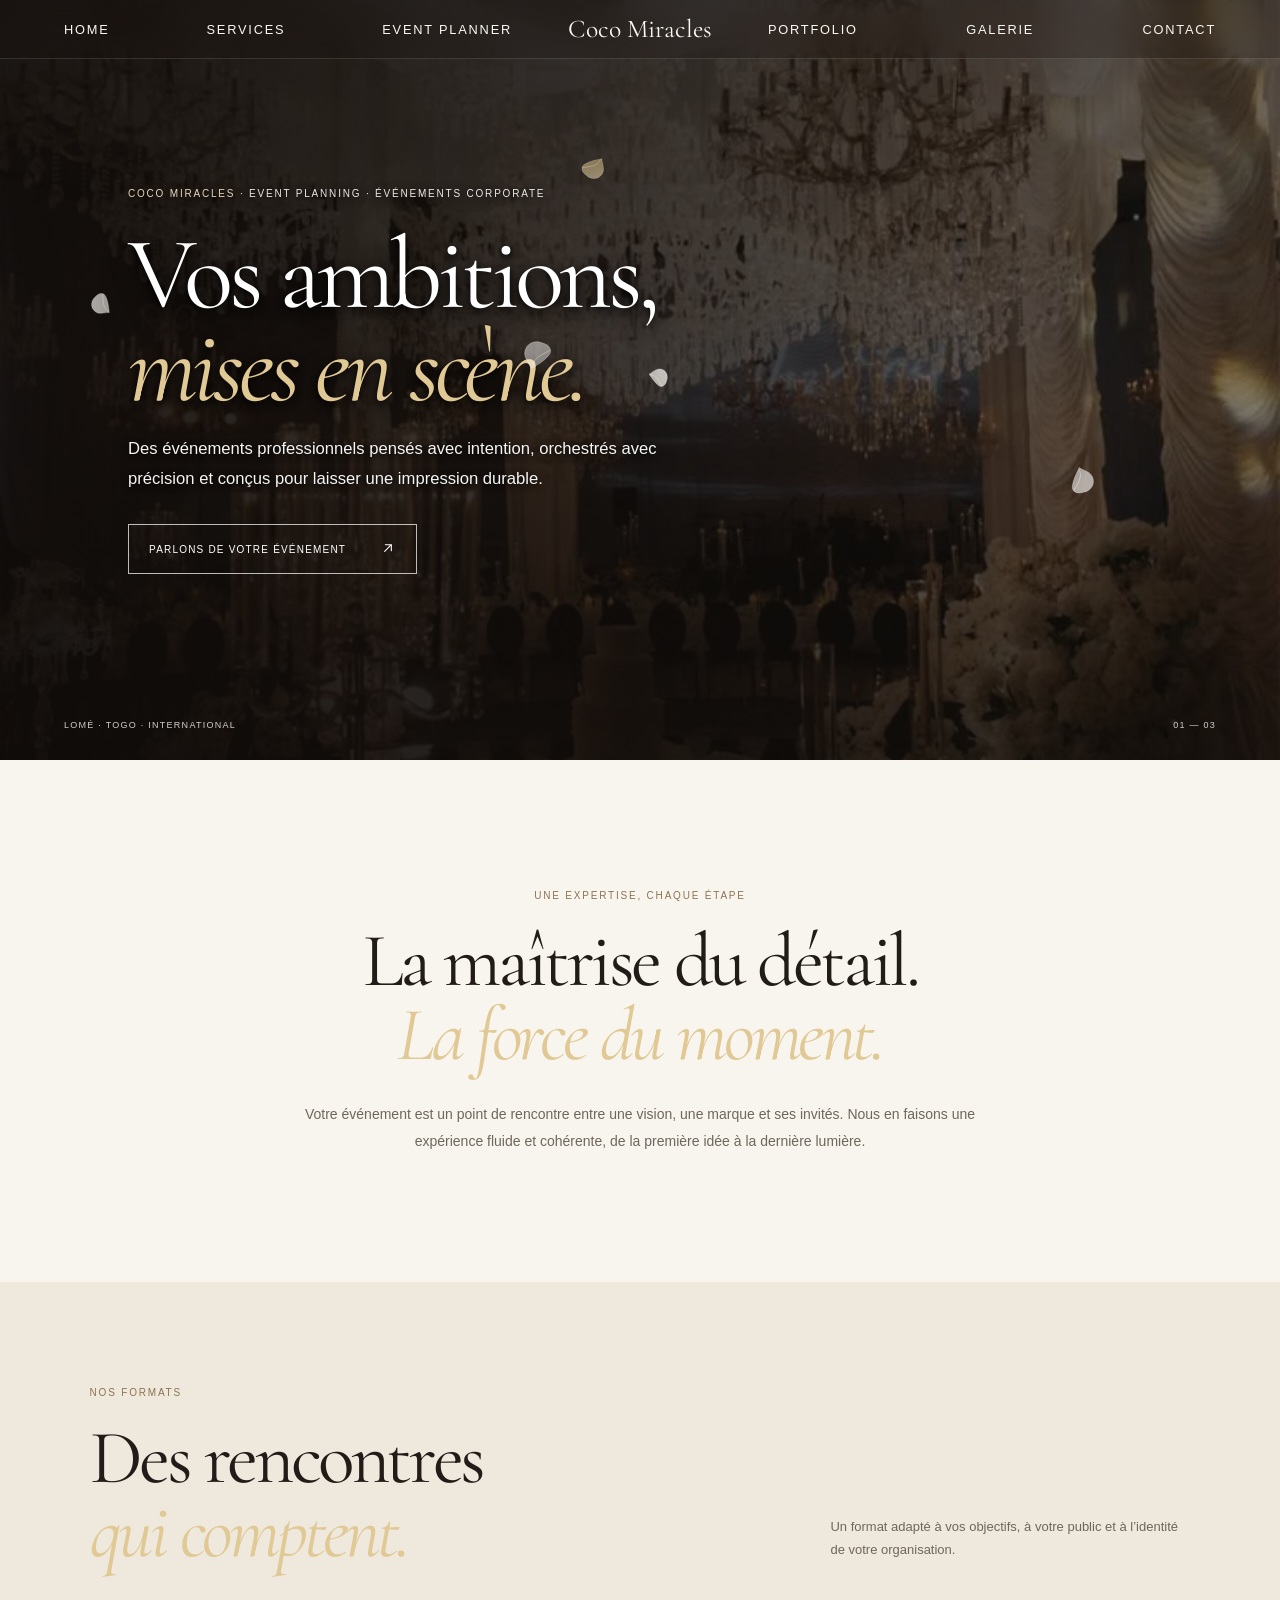
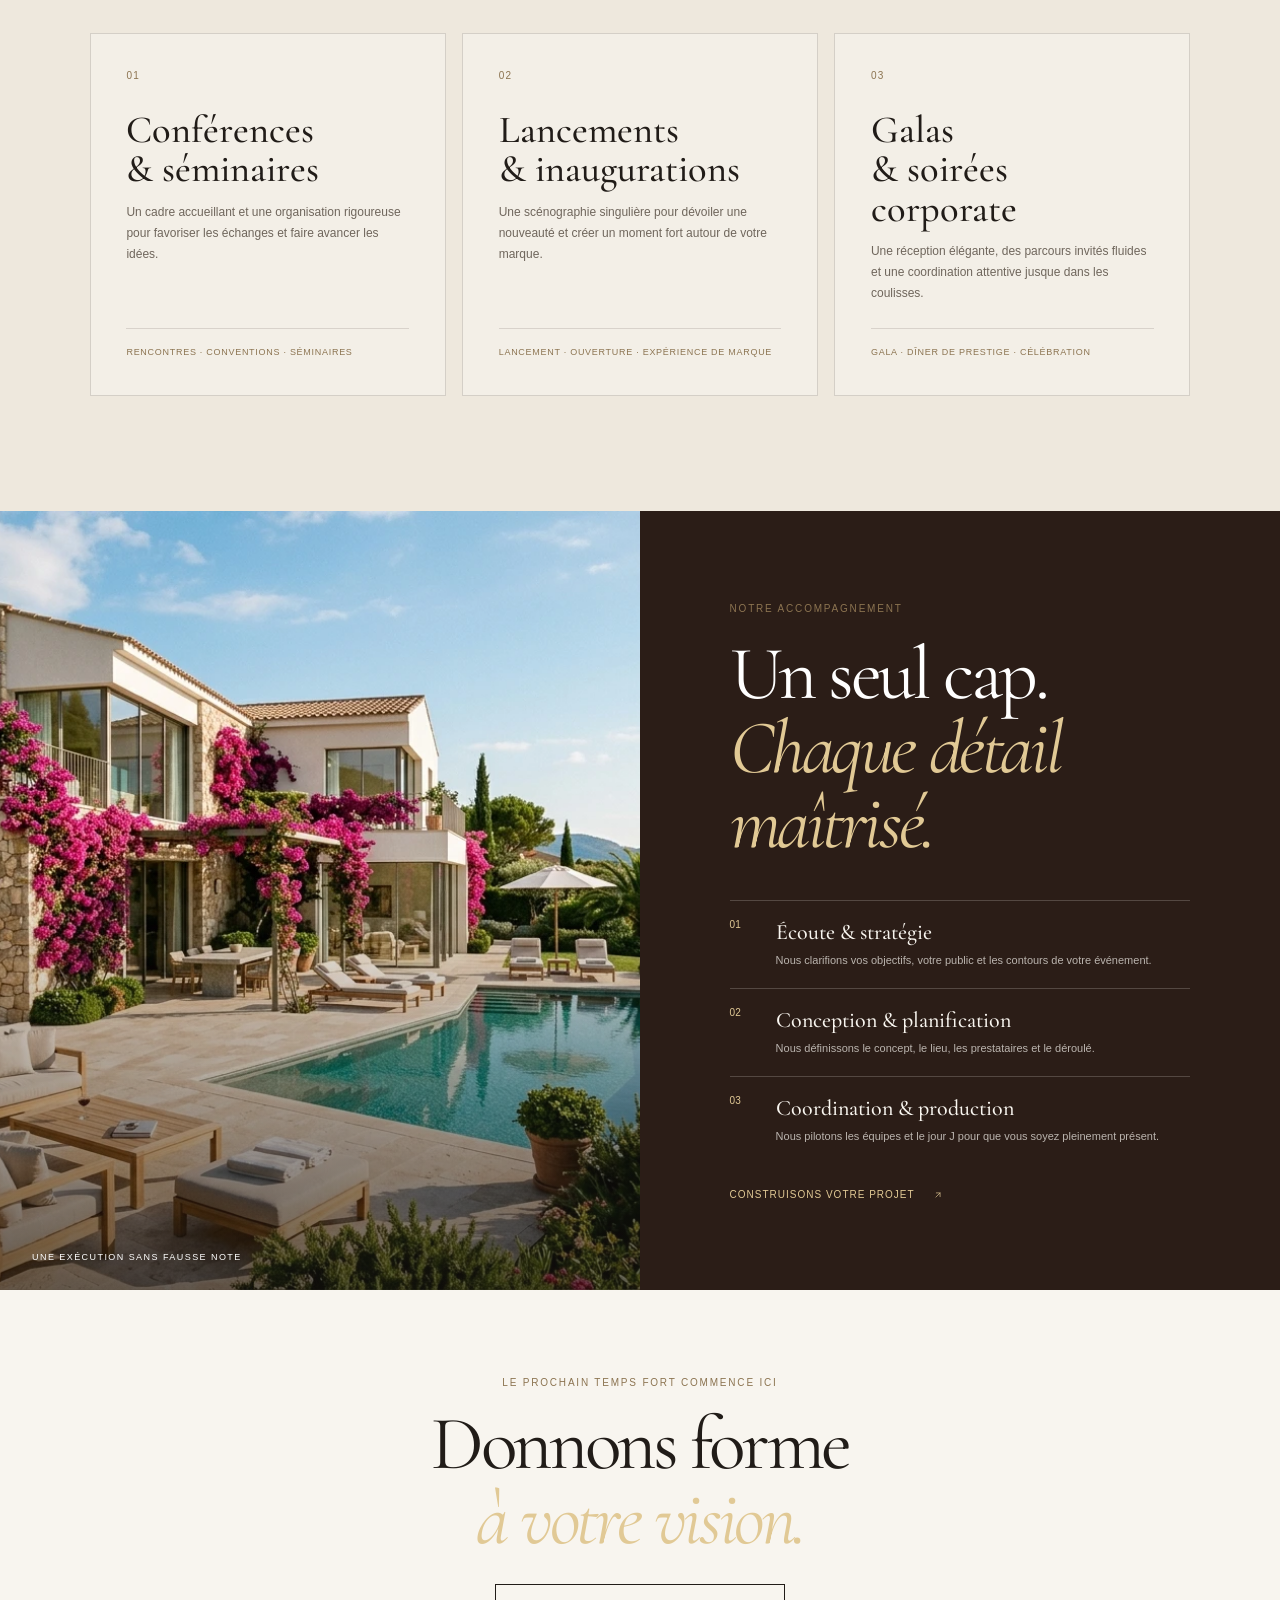
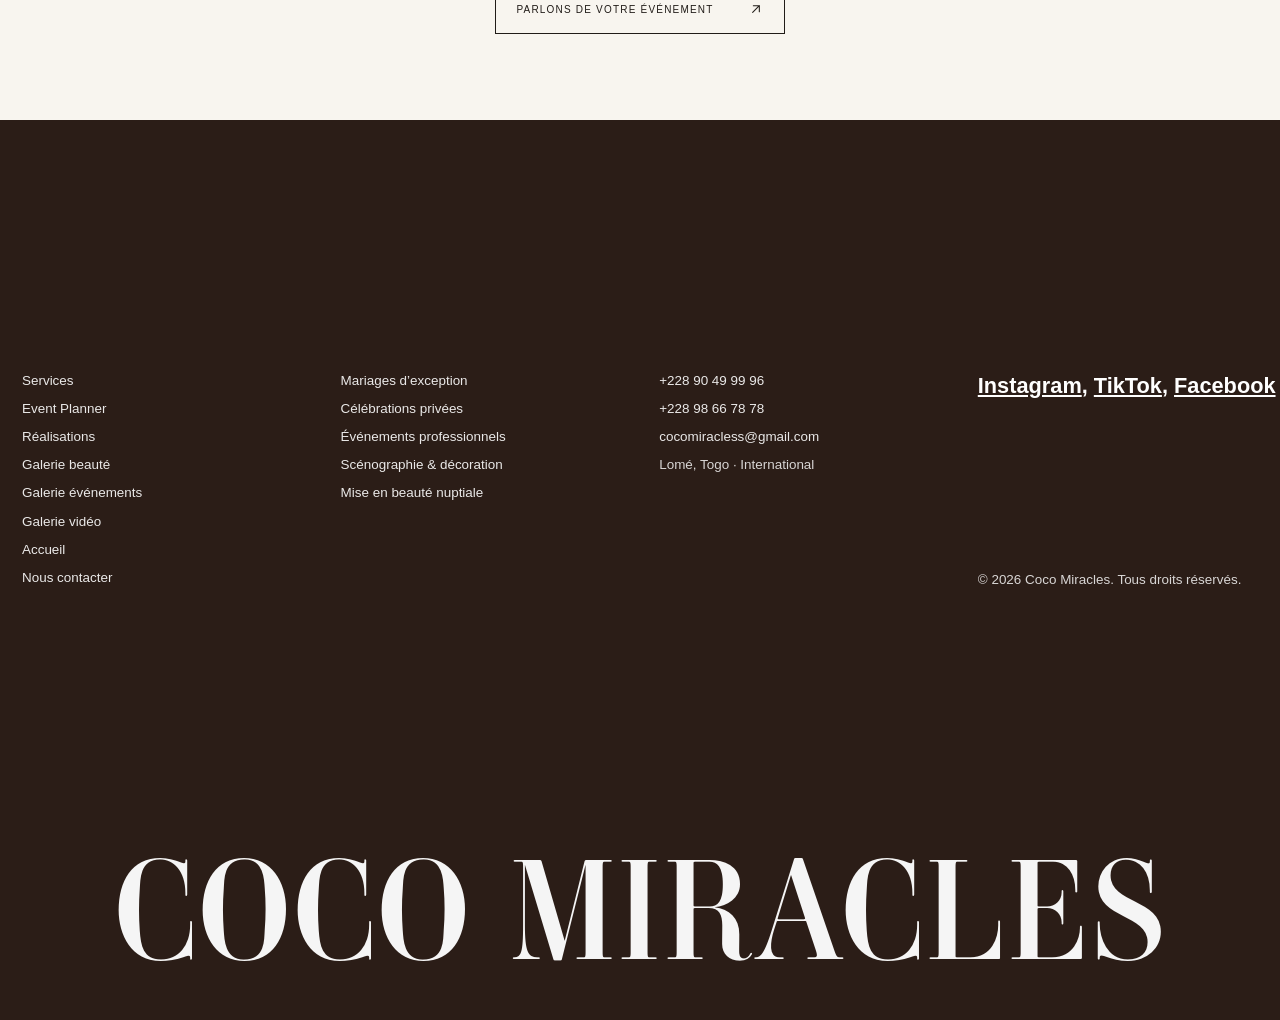
==== commit f738ad6a: "Replace text glyphs with SVG icons, redesign formats and popups - Replace all text symbols used as i" ====
--- a/event-planner.html
+++ b/event-planner.html
@@ -11,10 +11,10 @@
     <link href="https://fonts.googleapis.com/css2?family=Anton&family=Cormorant+Garamond:wght@400;500;600&display=swap" rel="stylesheet">
     <link rel="stylesheet" href="css/galleries.css?v=event-planner-v1">
     <link rel="stylesheet" href="css/event-planner.css?v=event-planner-v2">
-    <link rel="stylesheet" href="css/footer.css?v=footer-v1">
-    <link rel="stylesheet" href="css/site-header.css?v=menu-pro-v2">
+    <link rel="stylesheet" href="css/footer.css?v=ambroise-v2">
+    <link rel="stylesheet" href="css/site-header.css?v=svg-icons-v1">
     <script src="js/network.js?v=network-v1"></script>
-    <script src="js/site-header.js?v=menu-pro-v1" defer></script>
+    <script src="js/site-header.js?v=svg-icons-v1" defer></script>
     <script src="js/rose-snow.js?v=lazy-network-v1" defer></script>
     <script src="js/footer.js?v=footer-v1" defer></script>
 </head>
@@ -78,7 +78,7 @@
                 <p class="event-planner-eyebrow"><span>COCO MIRACLES</span> · EVENT PLANNING · ÉVÉNEMENTS CORPORATE</p>
                 <h1 id="event-planner-title">Vos ambitions,<br><em>mises en scène.</em></h1>
                 <p>Des événements professionnels pensés avec intention, orchestrés avec précision et conçus pour laisser une impression durable.</p>
-                <a class="event-planner-button" href="index.html#project-contact-title">Parlons de votre événement <span aria-hidden="true">↗</span></a>
+                <a class="event-planner-button" href="index.html#project-contact-title">Parlons de votre événement <span aria-hidden="true"><svg class="ui-icon ui-icon-arrow-up-right" viewBox="0 0 24 24" aria-hidden="true" focusable="false"><path d="M7 17 17 7M8 7h9v9"/></svg></span></a>
             </div>
             <p class="event-planner-hero-note">LOMÉ · TOGO · INTERNATIONAL</p>
             <span class="event-planner-hero-index" aria-hidden="true">01 — 03</span>
@@ -133,14 +133,14 @@
                     <li><span>02</span><div><strong>Conception &amp; planification</strong><p>Nous définissons le concept, le lieu, les prestataires et le déroulé.</p></div></li>
                     <li><span>03</span><div><strong>Coordination &amp; production</strong><p>Nous pilotons les équipes et le jour J pour que vous soyez pleinement présent.</p></div></li>
                 </ol>
-                <a class="event-planner-text-link" href="index.html#project-contact-title">Construisons votre projet <span aria-hidden="true">↗</span></a>
+                <a class="event-planner-text-link" href="index.html#project-contact-title">Construisons votre projet <span aria-hidden="true"><svg class="ui-icon ui-icon-arrow-up-right" viewBox="0 0 24 24" aria-hidden="true" focusable="false"><path d="M7 17 17 7M8 7h9v9"/></svg></span></a>
             </div>
         </section>
 
         <section class="event-planner-cta" aria-labelledby="event-planner-cta-title">
             <p class="event-planner-section-label">Le prochain temps fort commence ici</p>
             <h2 id="event-planner-cta-title">Donnons forme<br><em>à votre vision.</em></h2>
-            <a class="event-planner-button" href="index.html#project-contact-title">Parlons de votre événement <span aria-hidden="true">↗</span></a>
+            <a class="event-planner-button" href="index.html#project-contact-title">Parlons de votre événement <span aria-hidden="true"><svg class="ui-icon ui-icon-arrow-up-right" viewBox="0 0 24 24" aria-hidden="true" focusable="false"><path d="M7 17 17 7M8 7h9v9"/></svg></span></a>
         </section>
     </main>
 
--- a/css/footer.css
+++ b/css/footer.css
@@ -1,3 +1,11 @@
+@font-face {
+    font-family: "Ambroise";
+    src: url("../asset/fonts/ambroise-regular.otf") format("opentype");
+    font-weight: 400;
+    font-style: normal;
+    font-display: swap;
+}
+
 .site-footer {
     position: relative;
     display: flex;
@@ -129,3 +137,18 @@
         letter-spacing: -0.05em;
     }
 }
+
+/* Signature du footer : police Ambroise (empattements raffinés) */
+.site-footer .site-footer-signature {
+    font-family: "Ambroise", "Cormorant Garamond", Georgia, serif;
+    font-size: clamp(2.6rem, 11vw, 19rem);
+    letter-spacing: 0.01em;
+    line-height: 0.95;
+}
+
+@media (max-width: 600px) {
+    .site-footer .site-footer-signature {
+        font-size: clamp(2.1rem, 10.6vw, 4rem);
+        letter-spacing: 0;
+    }
+}
--- a/css/site-header.css
+++ b/css/site-header.css
@@ -1,3 +1,37 @@
+/* =====================================================================
+   Icônes SVG du site (remplacent les symboles texte ↗ ← → × ▶ ✉ …)
+   Elles prennent la taille du texte (1em) et sa couleur (currentColor).
+   ===================================================================== */
+.ui-icon {
+    display: inline-block;
+    width: 1em;
+    height: 1em;
+    flex: 0 0 auto;
+    vertical-align: -0.14em;
+    fill: none;
+    stroke: currentColor;
+    stroke-width: 1.6;
+    stroke-linecap: round;
+    stroke-linejoin: round;
+    overflow: visible;
+}
+
+.ui-icon-close {
+    width: 0.78em;
+    height: 0.78em;
+    stroke-width: 1.5;
+}
+
+.ui-icon-play {
+    fill: currentColor;
+    stroke: none;
+}
+
+button > .ui-icon:only-child,
+a > .ui-icon:only-child {
+    vertical-align: middle;
+}
+
 .hero-header {
     position: fixed;
     z-index: 20;
@@ -545,12 +579,14 @@
         position: absolute;
         top: 50%;
         right: 0;
-        margin-top: -0.5em;
-        line-height: 1;
-        color: rgba(214, 189, 140, 0.8);
-        font-family: Arial, sans-serif;
-        font-size: 18px;
-        content: "\2197";
+        width: 18px;
+        height: 18px;
+        margin-top: -9px;
+        background: rgba(214, 189, 140, 0.85);
+        content: "";
+        /* Icône SVG flèche ↗ (même tracé que .ui-icon-arrow-up-right) */
+        -webkit-mask: url("data:image/svg+xml,%3Csvg xmlns='http://www.w3.org/2000/svg' viewBox='0 0 24 24' fill='none' stroke='black' stroke-width='1.6' stroke-linecap='round' stroke-linejoin='round'%3E%3Cpath d='M7 17 17 7M8 7h9v9'/%3E%3C/svg%3E") center / contain no-repeat;
+        mask: url("data:image/svg+xml,%3Csvg xmlns='http://www.w3.org/2000/svg' viewBox='0 0 24 24' fill='none' stroke='black' stroke-width='1.6' stroke-linecap='round' stroke-linejoin='round'%3E%3Cpath d='M7 17 17 7M8 7h9v9'/%3E%3C/svg%3E") center / contain no-repeat;
         transition: transform 260ms ease;
     }
 
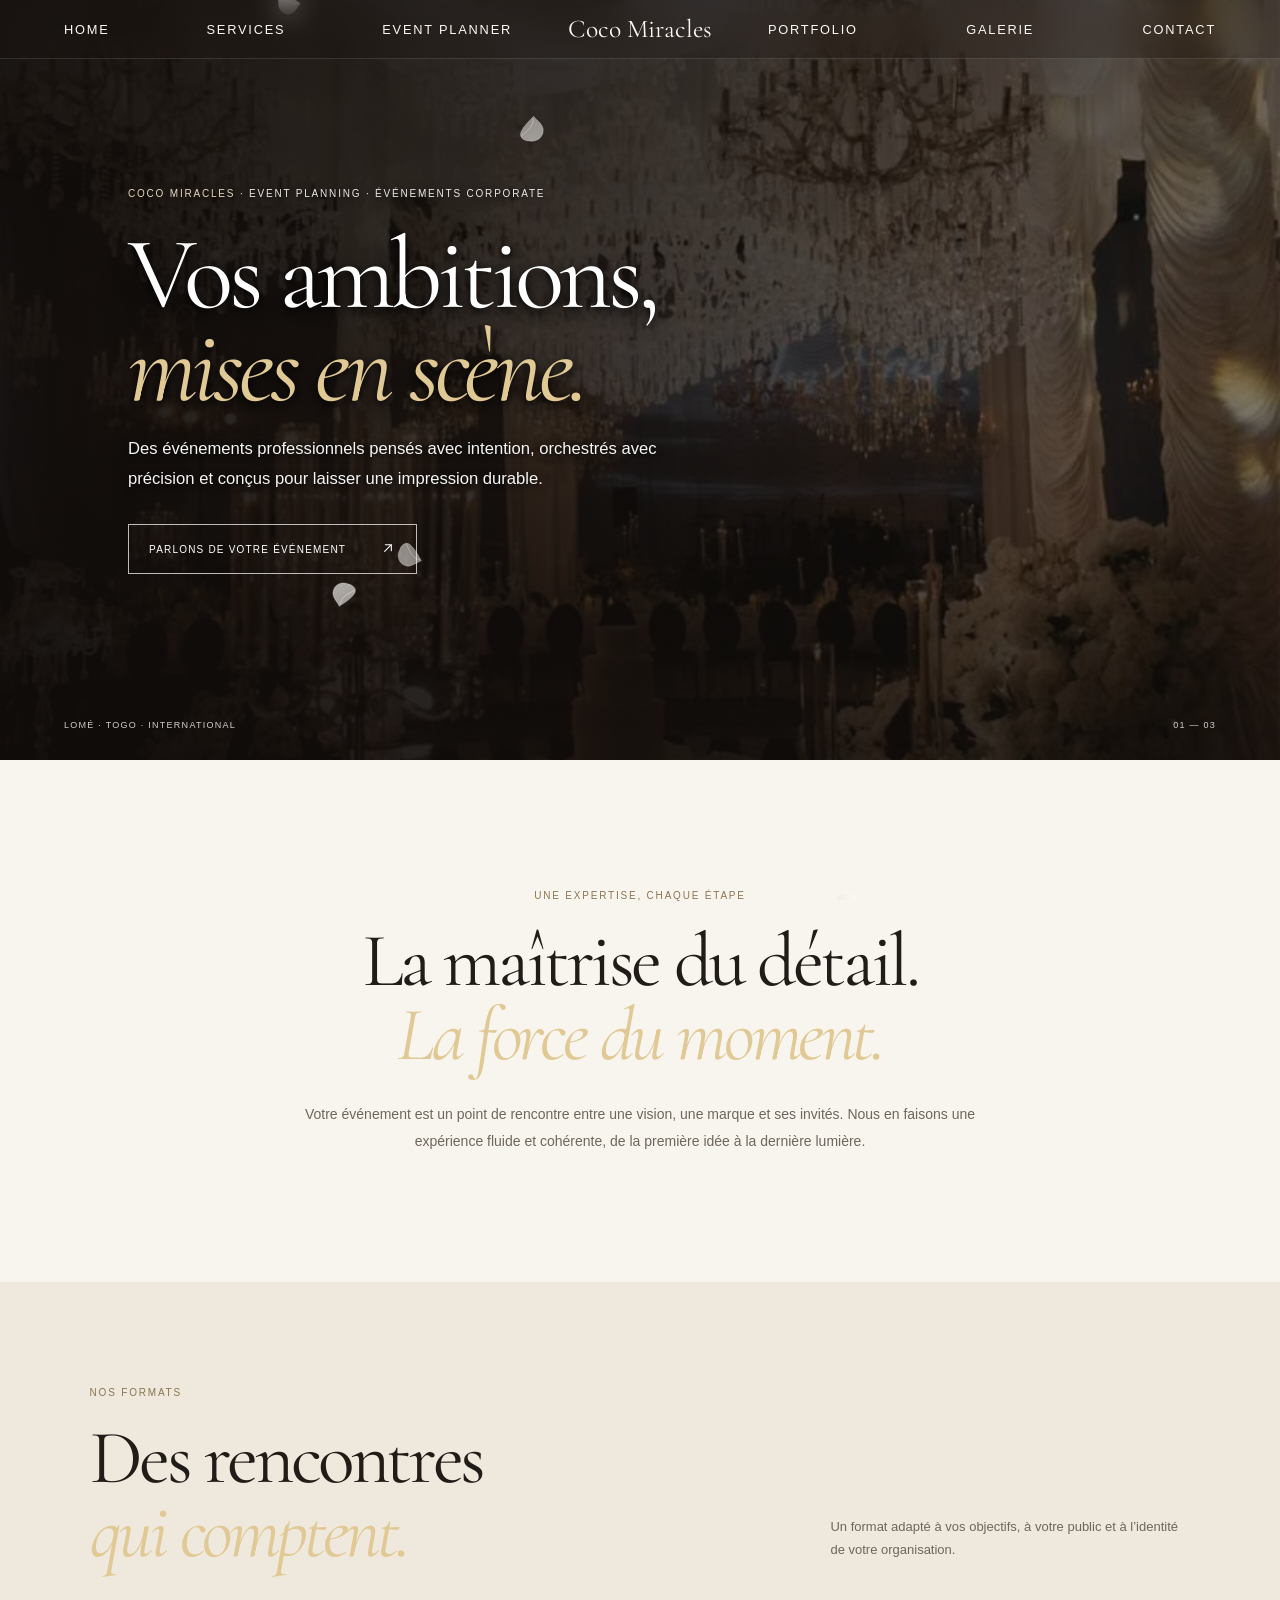
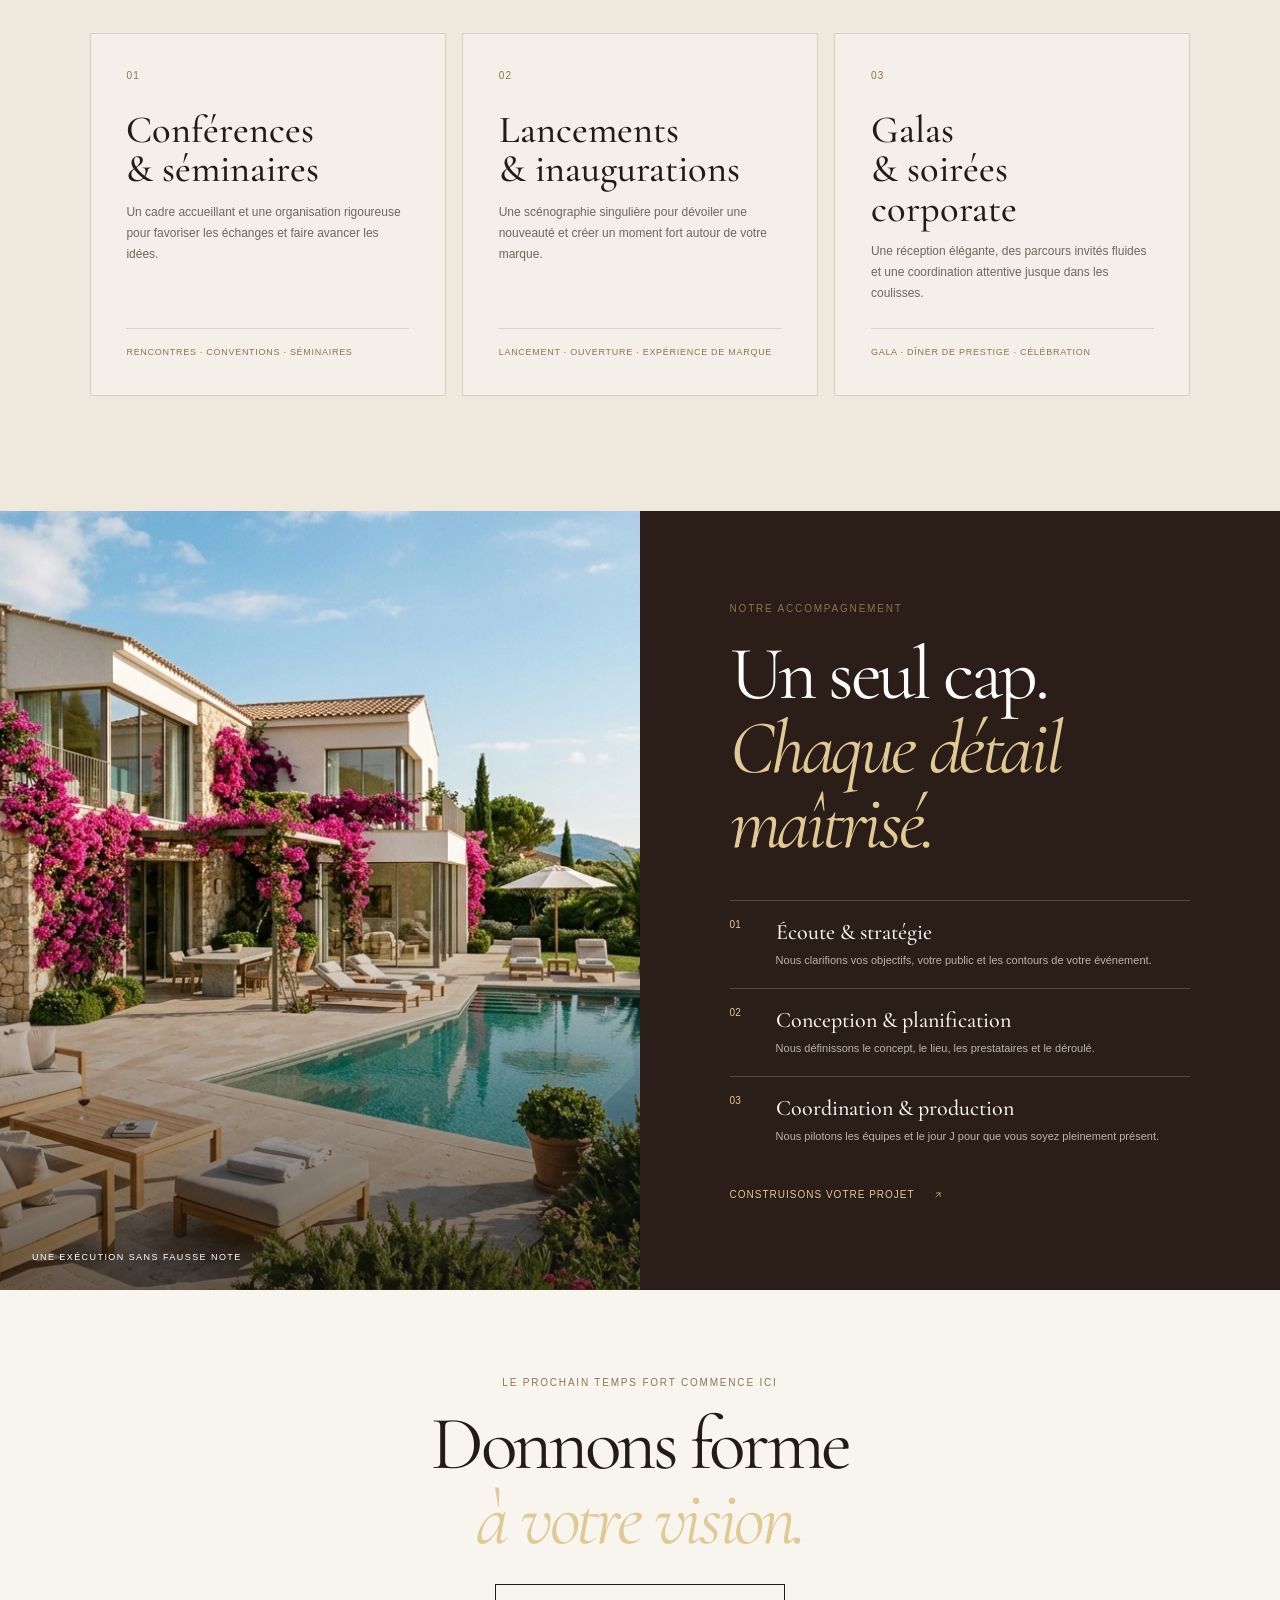
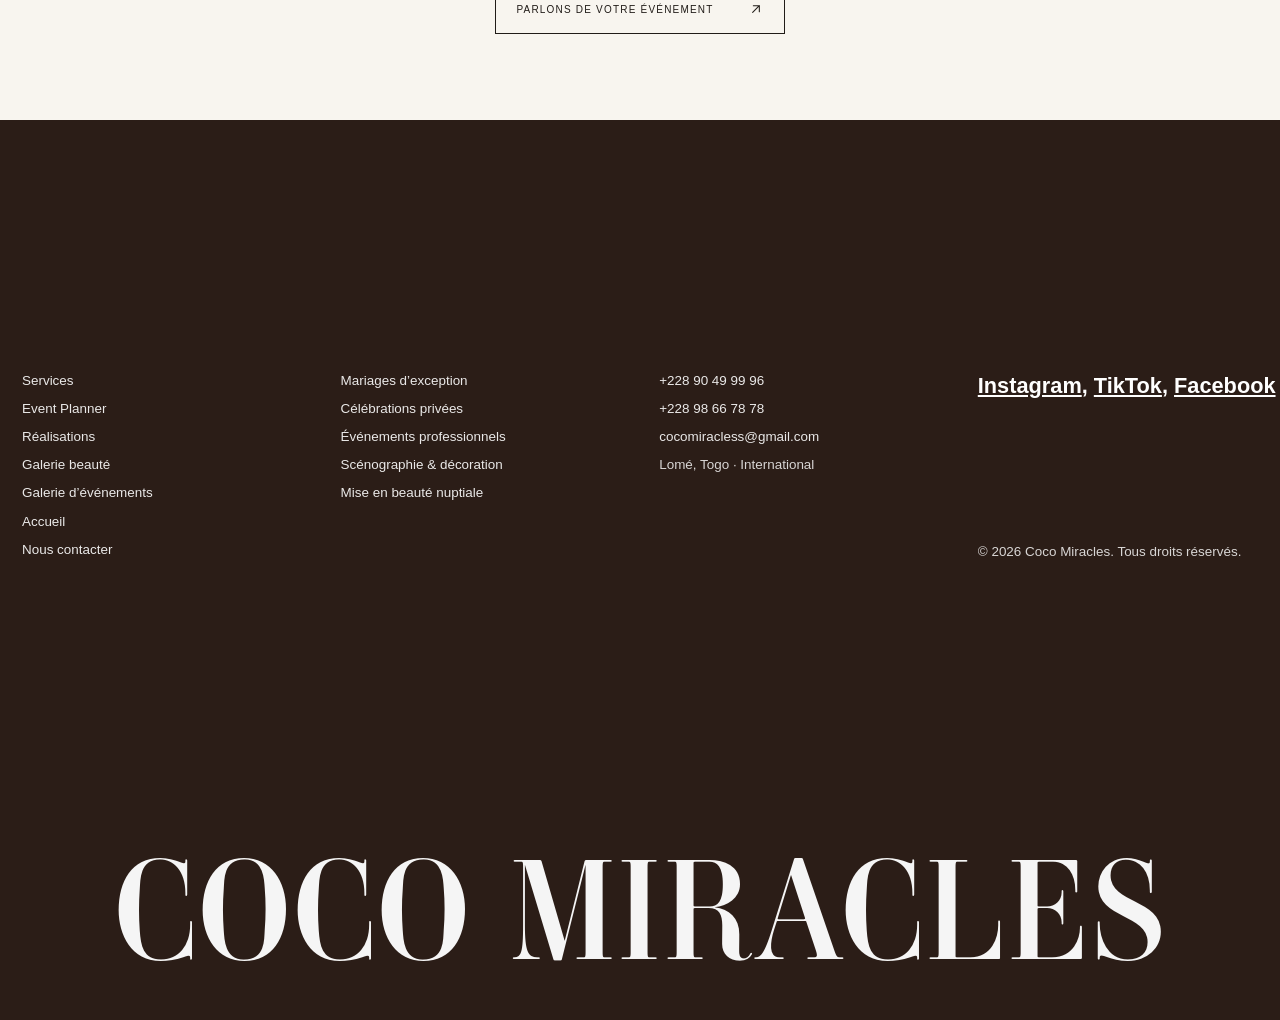
==== commit b4429e70: "Rich detail popups everywhere, sand sections, stickers, favicon - "Lire plus" popups (home, beauty g" ====
--- a/event-planner.html
+++ b/event-planner.html
@@ -3,6 +3,11 @@
 <head>
     <meta charset="UTF-8">
     <meta name="viewport" content="width=device-width, initial-scale=1">
+    <link rel="icon" href="favicon.ico" sizes="48x48">
+    <link rel="icon" type="image/png" sizes="32x32" href="asset/icons/icon-32.png">
+    <link rel="icon" type="image/png" sizes="16x16" href="asset/icons/icon-16.png">
+    <link rel="icon" type="image/png" sizes="192x192" href="asset/icons/icon-192.png">
+    <link rel="apple-touch-icon" href="asset/icons/apple-touch-icon.png">
     <meta name="theme-color" content="#211c18">
     <title>Event Planner — Coco Miracles</title>
     <meta name="description" content="Coco Miracles imagine et orchestre vos événements corporate, galas, conférences et lancements de marque à Lomé et à l’international.">
@@ -12,11 +17,12 @@
     <link rel="stylesheet" href="css/galleries.css?v=event-planner-v1">
     <link rel="stylesheet" href="css/event-planner.css?v=event-planner-v2">
     <link rel="stylesheet" href="css/footer.css?v=ambroise-v2">
-    <link rel="stylesheet" href="css/site-header.css?v=svg-icons-v1">
+    <link rel="stylesheet" href="css/site-header.css?v=scroll-reveal-v1">
     <script src="js/network.js?v=network-v1"></script>
     <script src="js/site-header.js?v=svg-icons-v1" defer></script>
     <script src="js/rose-snow.js?v=lazy-network-v1" defer></script>
     <script src="js/footer.js?v=footer-v1" defer></script>
+    <script src="js/page-reveal.js?v=page-reveal-v1" defer></script>
 </head>
 <body class="gallery-page event-planner-page">
     <header class="hero-header">
@@ -52,8 +58,7 @@
                     <a href="galerie-beaute.html">Galerie</a>
                     <div class="hero-nav-submenu">
                         <a href="galerie-beaute.html">Galerie beauté</a>
-                        <a href="galerie-evenements.html">Galerie événements</a>
-                        <a href="galerie-portfolio.html">Vidéos du portfolio</a>
+                        <a href="galerie-portfolio.html">Galerie d’événements</a>
                     </div>
                 </div>
                 <div class="hero-nav-item">
@@ -151,8 +156,7 @@
                 <a href="event-planner.html">Event Planner</a>
                 <a href="index.html#portfolio">Réalisations</a>
                 <a href="galerie-beaute.html">Galerie beauté</a>
-                <a href="galerie-evenements.html">Galerie événements</a>
-                <a href="galerie-portfolio.html">Galerie vidéo</a>
+                <a href="galerie-portfolio.html">Galerie d’événements</a>
                 <a href="index.html#hero">Accueil</a>
                 <a href="index.html#project-contact-title">Nous contacter</a>
             </nav>
--- a/css/galleries.css
+++ b/css/galleries.css
@@ -757,3 +757,313 @@
         transition-duration: 0.01ms !important;
     }
 }
+
+/* =====================================================================
+   Pop-ups « Lire plus » des galeries : panneau qui monte du bas
+   (même fonctionnement que l'accueil, fond clair de la galerie conservé)
+   ===================================================================== */
+.detail-sheet {
+    inset: auto 0 0;
+    width: min(760px, 100vw);
+    max-width: 100vw;
+    max-height: min(94svh, 940px);
+    margin: 0 auto;
+    padding: 30px clamp(20px, 5vw, 40px) calc(32px + env(safe-area-inset-bottom));
+    overflow-x: hidden;
+    overflow-y: auto;
+    overscroll-behavior: contain;
+    border: 0;
+    border-radius: 22px 22px 0 0;
+    background: var(--gallery-paper);
+    color: var(--gallery-ink);
+    box-shadow: 0 -18px 60px rgba(0, 0, 0, 0.35);
+    /* Barre de défilement masquée, le défilement reste actif */
+    scrollbar-width: none;
+    -ms-overflow-style: none;
+}
+
+.detail-sheet::-webkit-scrollbar {
+    display: none;
+}
+
+.detail-sheet[open] {
+    animation: detail-sheet-in 520ms cubic-bezier(0.22, 0.61, 0.36, 1) both;
+}
+
+.detail-sheet.is-closing {
+    animation: detail-sheet-out 320ms cubic-bezier(0.55, 0, 0.75, 0.2) both;
+}
+
+.detail-sheet[open]::backdrop {
+    animation: detail-sheet-backdrop-in 420ms ease both;
+}
+
+.detail-sheet.is-closing::backdrop {
+    animation: detail-sheet-backdrop-out 320ms ease both;
+}
+
+/* Petite poignée en haut du panneau */
+.detail-sheet::before {
+    position: absolute;
+    top: 10px;
+    left: 50%;
+    width: 44px;
+    height: 4px;
+    border-radius: 999px;
+    background: rgba(51, 41, 31, 0.22);
+    content: "";
+    transform: translateX(-50%);
+}
+
+.detail-sheet :is(.beauty-project-content, .portfolio-project-content) {
+    gap: 16px;
+    overflow-wrap: anywhere;
+}
+
+.detail-sheet :is(.beauty-project-content, .portfolio-project-content) :is(.gallery-eyebrow, h2) {
+    padding-right: 52px;
+}
+
+.detail-sheet :is(.beauty-project-close, .portfolio-project-close) {
+    top: 18px;
+    right: 16px;
+    width: 42px;
+    height: 42px;
+    border: 0;
+    background: rgba(51, 41, 31, 0.08);
+}
+
+.detail-sheet :is(.beauty-project-close, .portfolio-project-close):hover,
+.detail-sheet :is(.beauty-project-close, .portfolio-project-close):focus-visible {
+    background: rgba(51, 41, 31, 0.16);
+}
+
+.detail-sheet :is(.beauty-project-video, .portfolio-project-video) {
+    border-radius: 12px;
+}
+
+/* Étiquettes */
+.detail-sheet .detail-sheet-tags {
+    display: flex;
+    margin: 0;
+    padding: 0;
+    flex-wrap: wrap;
+    gap: 6px;
+    list-style: none;
+}
+
+.detail-sheet .detail-sheet-tags[hidden],
+.detail-sheet .detail-sheet-more[hidden] {
+    display: none;
+}
+
+.detail-sheet .detail-sheet-tags li {
+    padding: 6px 12px;
+    border: 1px solid rgba(140, 116, 81, 0.4);
+    border-radius: 999px;
+    background: rgba(140, 116, 81, 0.08);
+    color: var(--gallery-gold);
+    font-family: Arial, sans-serif;
+    font-size: 11px;
+    letter-spacing: 0.06em;
+    line-height: 1;
+}
+
+/* Introduction en italique */
+.detail-sheet .detail-sheet-lead {
+    color: var(--gallery-ink);
+    font-family: "Cormorant Garamond", Georgia, serif;
+    font-size: clamp(19px, 2.4vw, 22px);
+    font-style: italic;
+    line-height: 1.45;
+}
+
+/* Blocs de contenu */
+.detail-sheet .detail-sheet-more {
+    display: grid;
+    gap: 22px;
+}
+
+.detail-sheet .detail-sheet-paragraph {
+    margin: 0;
+    color: #5c5147;
+    font-family: Arial, sans-serif;
+    font-size: 14px;
+    line-height: 1.75;
+}
+
+.detail-sheet .detail-sheet-quote {
+    margin: 0;
+    padding: 18px 20px;
+    border-left: 2px solid var(--gallery-gold);
+    border-radius: 0 14px 14px 0;
+    background: rgba(140, 116, 81, 0.08);
+}
+
+.detail-sheet .detail-sheet-quote blockquote {
+    margin: 0;
+    color: var(--gallery-ink);
+    font-family: "Cormorant Garamond", Georgia, serif;
+    font-size: clamp(19px, 2.4vw, 22px);
+    font-style: italic;
+    line-height: 1.45;
+}
+
+.detail-sheet .detail-sheet-quote figcaption {
+    margin-top: 10px;
+    color: var(--gallery-gold);
+    font-family: Arial, sans-serif;
+    font-size: 11px;
+    letter-spacing: 0.14em;
+    text-transform: uppercase;
+}
+
+.detail-sheet .detail-sheet-quote figcaption::before {
+    content: "— ";
+}
+
+.detail-sheet .detail-sheet-facts {
+    display: grid;
+    margin: 0;
+    grid-template-columns: repeat(auto-fit, minmax(150px, 1fr));
+    gap: 1px;
+    overflow: hidden;
+    border: 1px solid rgba(51, 41, 31, 0.12);
+    border-radius: 14px;
+    background: rgba(51, 41, 31, 0.12);
+}
+
+.detail-sheet .detail-sheet-facts > div {
+    padding: 14px 16px;
+    background: var(--gallery-paper);
+}
+
+.detail-sheet .detail-sheet-facts dt {
+    color: var(--gallery-gold);
+    font-family: Arial, sans-serif;
+    font-size: 10px;
+    letter-spacing: 0.16em;
+    text-transform: uppercase;
+}
+
+.detail-sheet .detail-sheet-facts dd {
+    margin: 6px 0 0;
+    color: var(--gallery-ink);
+    font-family: Arial, sans-serif;
+    font-size: 14px;
+    line-height: 1.4;
+}
+
+.detail-sheet .detail-sheet-block-title {
+    margin: 0 0 14px;
+    color: var(--gallery-gold);
+    font-family: Arial, sans-serif;
+    font-size: 10px;
+    letter-spacing: 0.18em;
+    text-transform: uppercase;
+}
+
+.detail-sheet .detail-sheet-block :is(ul, ol) {
+    display: grid;
+    margin: 0;
+    padding: 0;
+    gap: 12px;
+    list-style: none;
+}
+
+.detail-sheet .detail-sheet-block li {
+    position: relative;
+    padding-left: 34px;
+    color: var(--gallery-ink);
+    font-family: Arial, sans-serif;
+    font-size: 14px;
+    line-height: 1.5;
+}
+
+.detail-sheet .detail-sheet-steps ol {
+    counter-reset: detail-step;
+}
+
+.detail-sheet .detail-sheet-steps li {
+    counter-increment: detail-step;
+}
+
+.detail-sheet .detail-sheet-steps li::before {
+    position: absolute;
+    top: -1px;
+    left: 0;
+    display: grid;
+    width: 22px;
+    height: 22px;
+    place-items: center;
+    border: 1px solid var(--gallery-gold);
+    border-radius: 50%;
+    color: var(--gallery-gold);
+    font-size: 11px;
+    content: counter(detail-step);
+}
+
+.detail-sheet .detail-sheet-steps li:not(:last-child)::after {
+    position: absolute;
+    top: 23px;
+    bottom: -13px;
+    left: 11px;
+    width: 1px;
+    background: rgba(140, 116, 81, 0.35);
+    content: "";
+}
+
+.detail-sheet .detail-sheet-list li::before,
+.detail-sheet .detail-sheet-list li::after {
+    position: absolute;
+    top: 0.05em;
+    left: 0;
+    width: 20px;
+    height: 20px;
+    content: "";
+}
+
+.detail-sheet .detail-sheet-list li::before {
+    border-radius: 50%;
+    background: linear-gradient(145deg, #f1dfb2, #c9a86a);
+}
+
+.detail-sheet .detail-sheet-list li::after {
+    background: #1b1511;
+    -webkit-mask: url("data:image/svg+xml,%3Csvg xmlns='http://www.w3.org/2000/svg' viewBox='0 0 24 24' fill='none' stroke='black' stroke-width='2.4' stroke-linecap='round' stroke-linejoin='round'%3E%3Cpath d='m7.5 12.5 3 3 6-6.5'/%3E%3C/svg%3E") center / 20px 20px no-repeat;
+    mask: url("data:image/svg+xml,%3Csvg xmlns='http://www.w3.org/2000/svg' viewBox='0 0 24 24' fill='none' stroke='black' stroke-width='2.4' stroke-linecap='round' stroke-linejoin='round'%3E%3Cpath d='m7.5 12.5 3 3 6-6.5'/%3E%3C/svg%3E") center / 20px 20px no-repeat;
+}
+
+@keyframes detail-sheet-in {
+    from { transform: translateY(100%); }
+    to { transform: translateY(0); }
+}
+
+@keyframes detail-sheet-out {
+    from { transform: translateY(0); }
+    to { transform: translateY(100%); }
+}
+
+@keyframes detail-sheet-backdrop-in {
+    from { opacity: 0; }
+}
+
+@keyframes detail-sheet-backdrop-out {
+    to { opacity: 0; }
+}
+
+@media (prefers-reduced-motion: reduce) {
+    .detail-sheet[open],
+    .detail-sheet.is-closing,
+    .detail-sheet[open]::backdrop,
+    .detail-sheet.is-closing::backdrop {
+        animation-duration: 0.01ms;
+    }
+}
+
+/* Vidéos verticales : lecteur plus haut pour qu'elles ne soient pas minuscules */
+.detail-sheet :is(.beauty-project-video, .portfolio-project-video) {
+    height: min(62svh, 620px);
+    max-height: none;
+    aspect-ratio: auto;
+}
--- a/css/site-header.css
+++ b/css/site-header.css
@@ -735,3 +735,62 @@
         transition: none;
     }
 }
+
+/* =====================================================================
+   Barre de défilement verticale de l'accueil, sur toutes les pages
+   (fine, poignée dorée, piste transparente)
+   ===================================================================== */
+html::-webkit-scrollbar {
+    width: 3px;
+}
+
+html::-webkit-scrollbar-track {
+    background: transparent;
+}
+
+html::-webkit-scrollbar-thumb {
+    background: rgba(214, 189, 140, 0.7);
+    border: 0;
+}
+
+html::-webkit-scrollbar-thumb:hover {
+    background: #d6bd8c;
+}
+
+/* Firefox (ne connaît pas ::-webkit-scrollbar) */
+@supports not selector(::-webkit-scrollbar) {
+    html {
+        scrollbar-width: thin;
+        scrollbar-color: rgba(214, 189, 140, 0.7) transparent;
+    }
+}
+
+/* =====================================================================
+   Apparition floutée au défilement (même effet que l'accueil)
+   Les pages galerie et Event Planner l'activent via js/page-reveal.js
+   ===================================================================== */
+html.has-scroll-reveals .scroll-reveal-item {
+    opacity: 0;
+    filter: blur(4px);
+    translate: 0 20px;
+    transition:
+        opacity 520ms ease var(--scroll-reveal-delay, 0ms),
+        filter 520ms ease var(--scroll-reveal-delay, 0ms),
+        translate 520ms cubic-bezier(0.16, 1, 0.3, 1) var(--scroll-reveal-delay, 0ms);
+}
+
+html.has-scroll-reveals .scroll-reveal-item.is-revealed {
+    opacity: 1;
+    filter: blur(0);
+    translate: 0 0;
+}
+
+@media (prefers-reduced-motion: reduce) {
+    html.has-scroll-reveals .scroll-reveal-item,
+    html.has-scroll-reveals .scroll-reveal-item.is-revealed {
+        opacity: 1;
+        filter: none;
+        translate: none;
+        transition: none;
+    }
+}
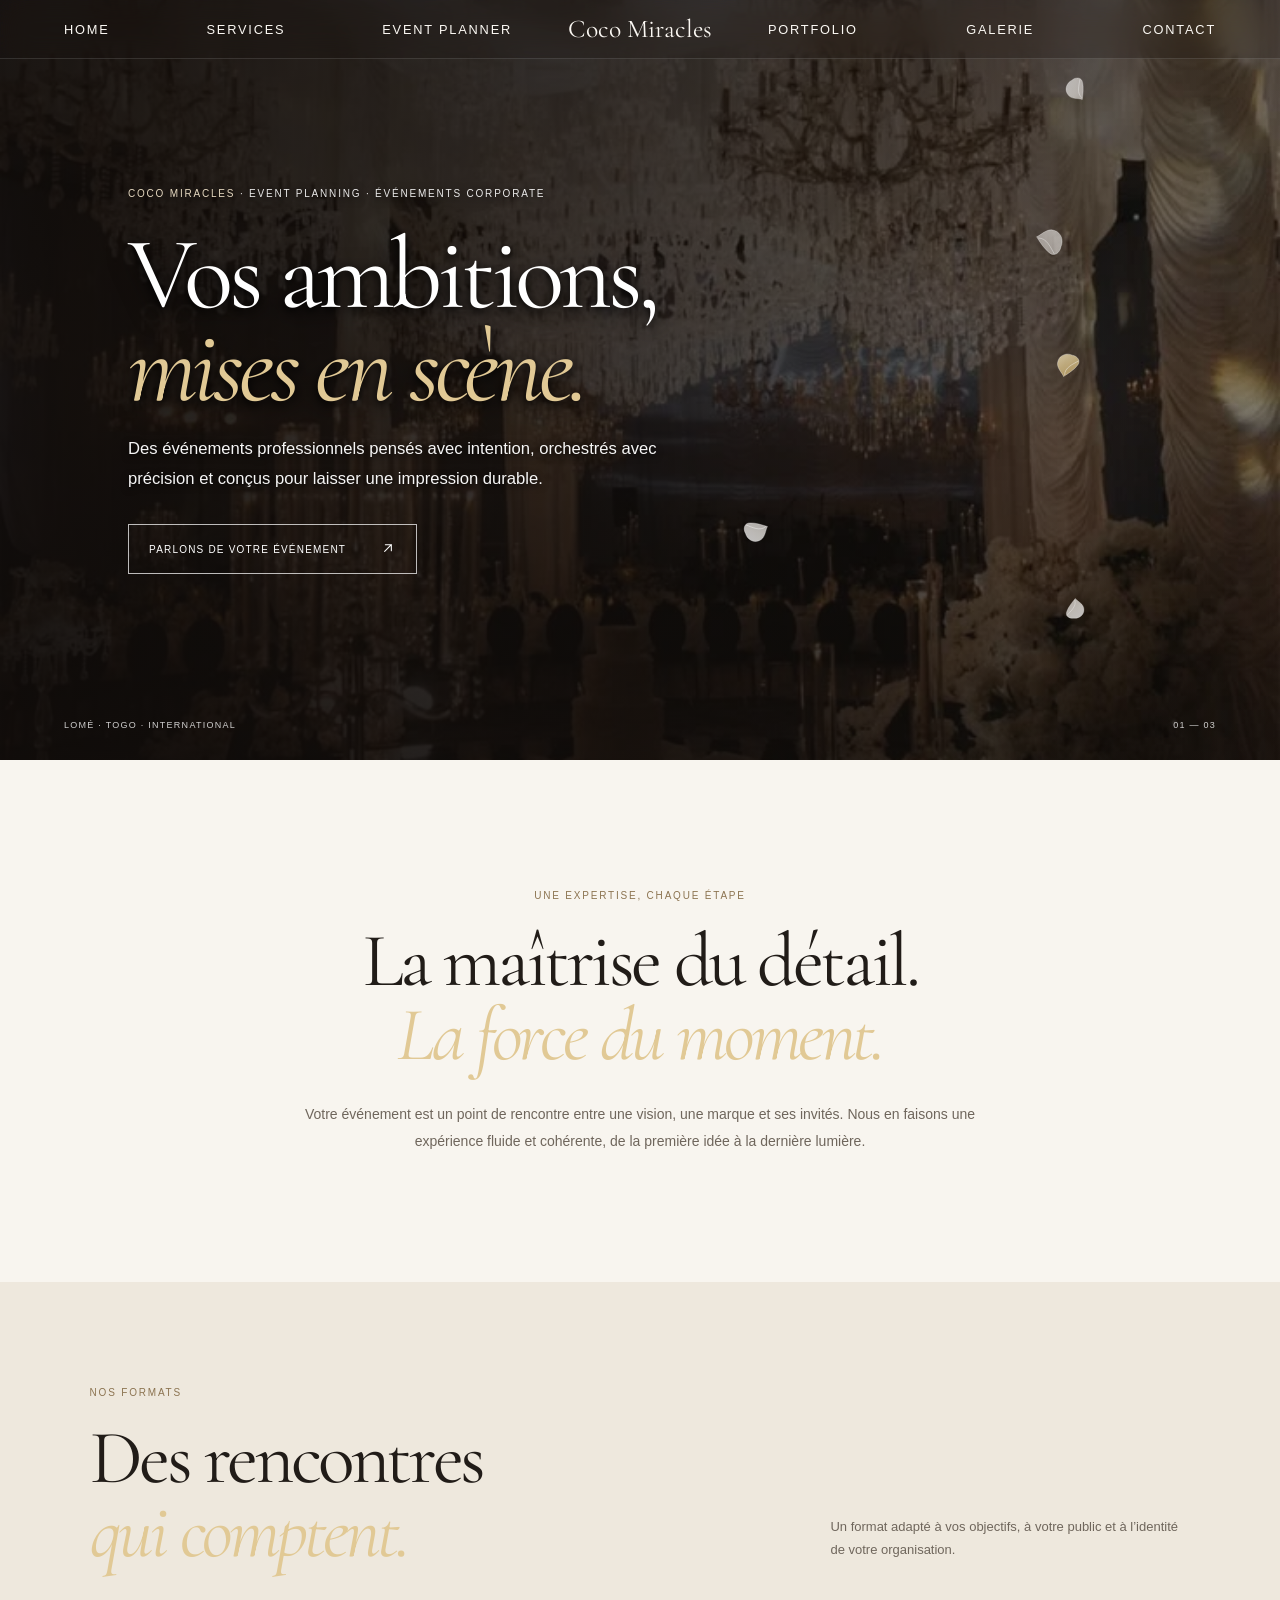
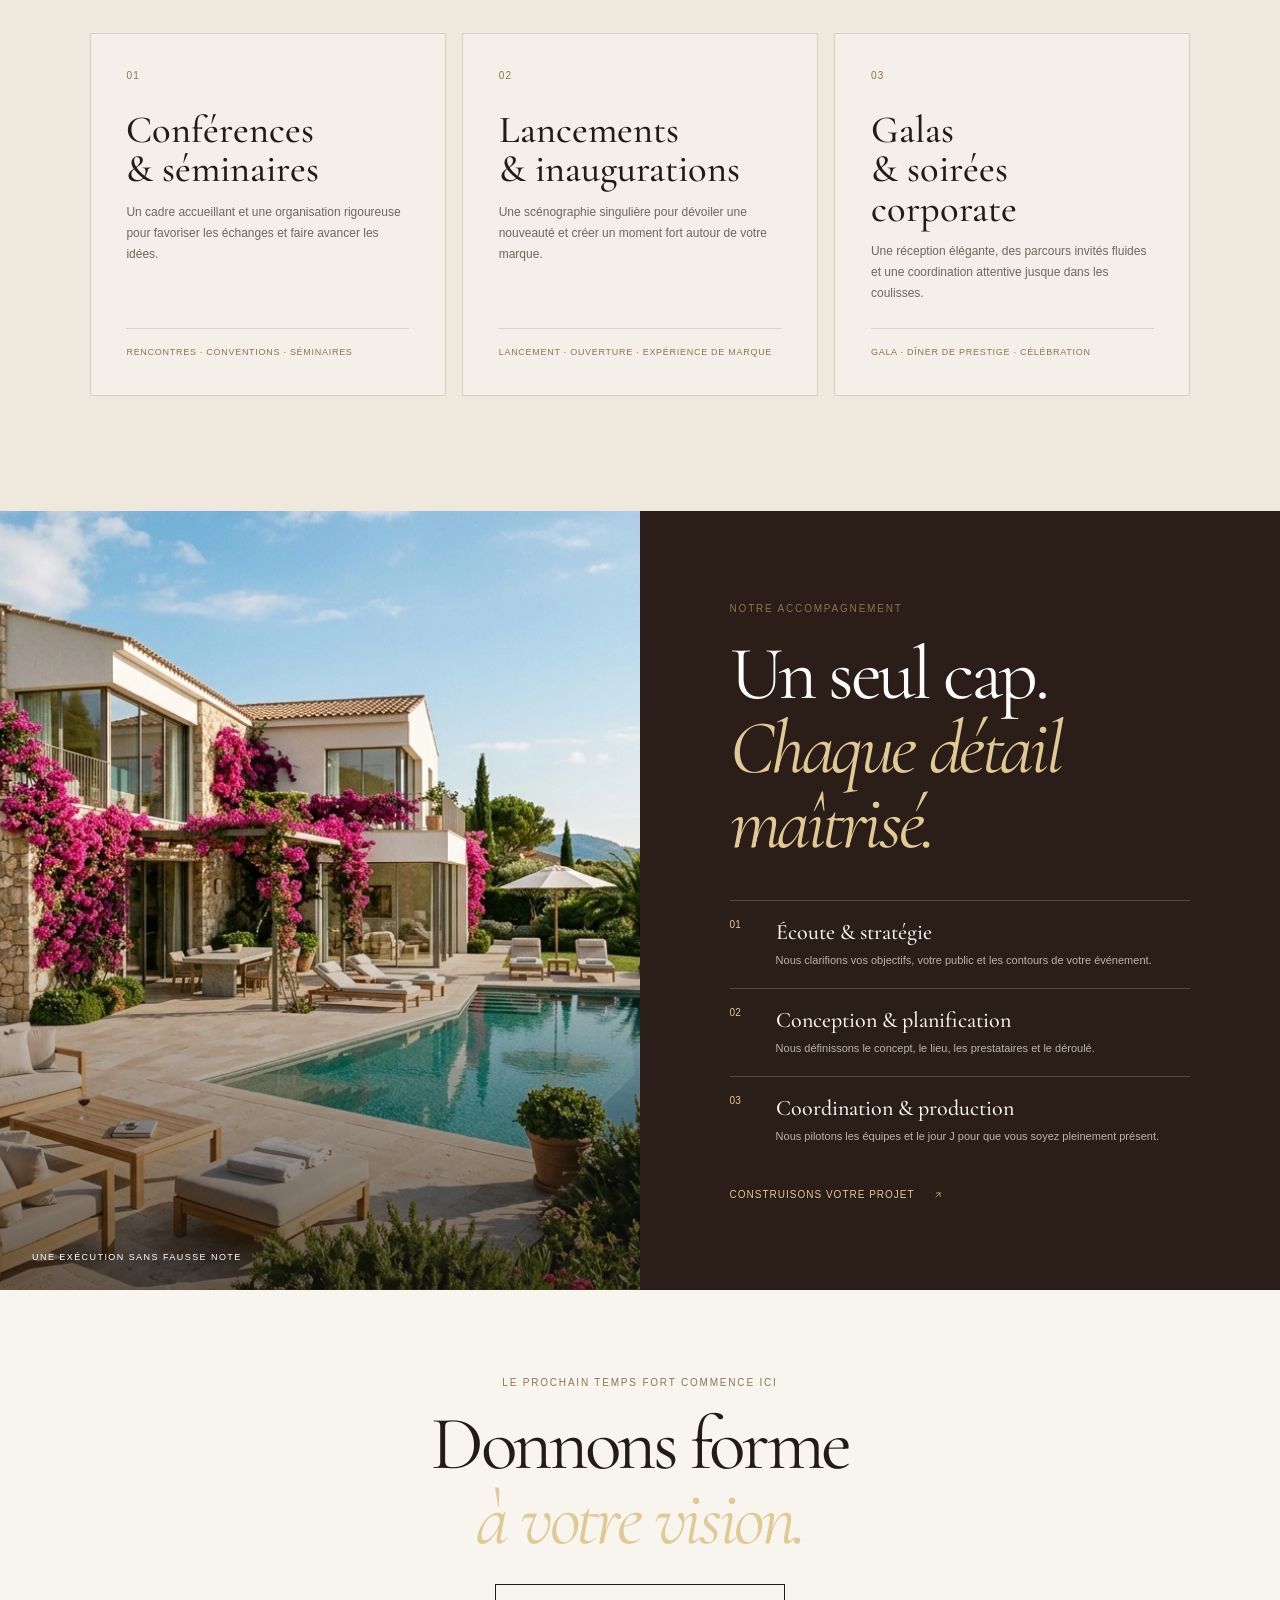
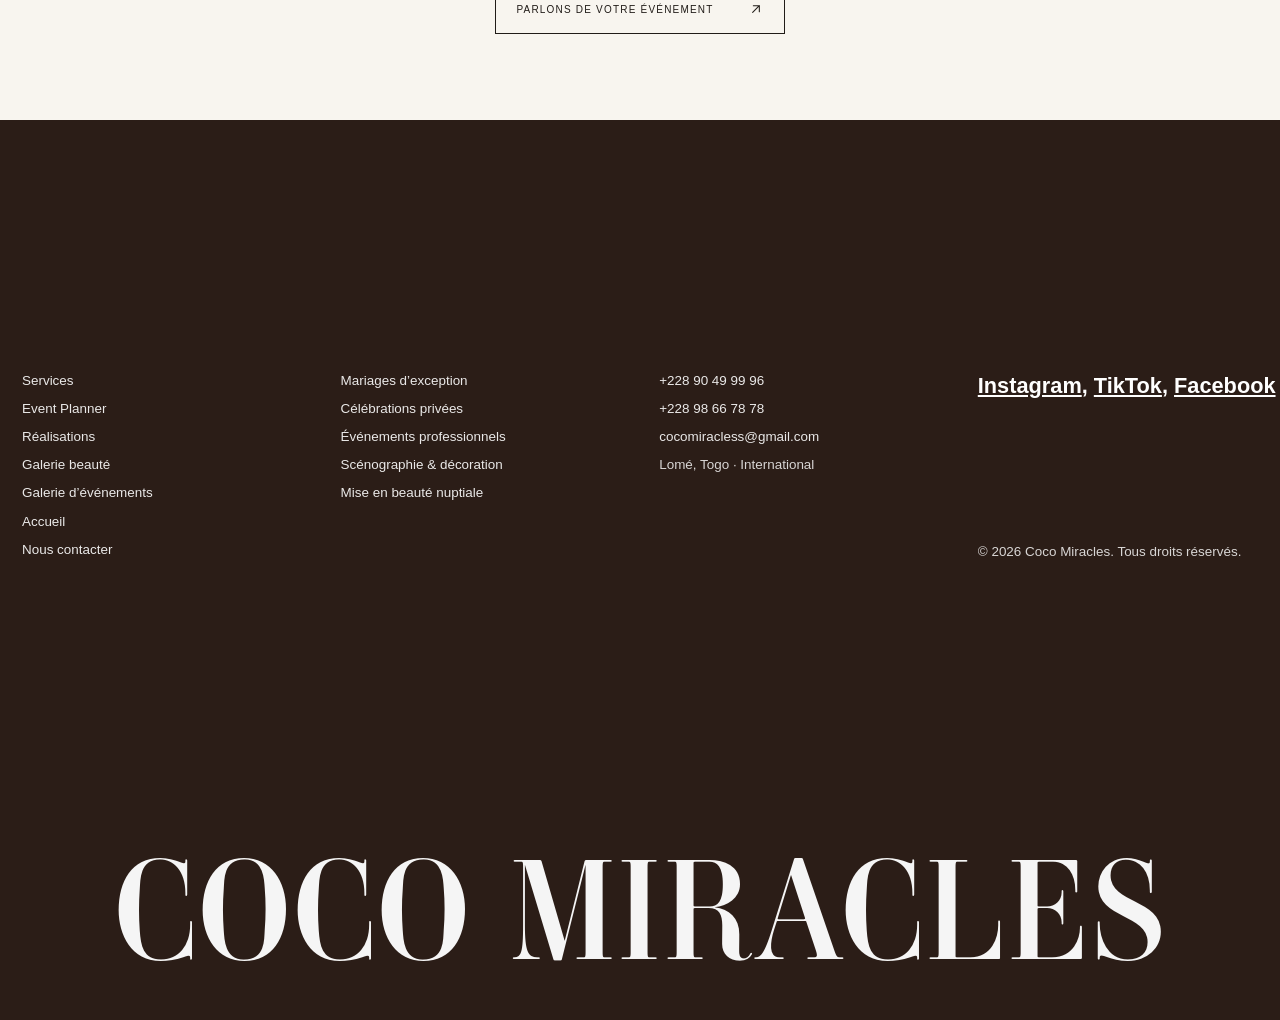
==== commit 033cc7a5: "Add mobile "Consultation" button opening the contact popup - Gold pill button on the left of the hea" ====
--- a/event-planner.html
+++ b/event-planner.html
@@ -17,9 +17,9 @@
     <link rel="stylesheet" href="css/galleries.css?v=event-planner-v1">
     <link rel="stylesheet" href="css/event-planner.css?v=event-planner-v2">
     <link rel="stylesheet" href="css/footer.css?v=ambroise-v2">
-    <link rel="stylesheet" href="css/site-header.css?v=scroll-reveal-v1">
+    <link rel="stylesheet" href="css/site-header.css?v=consult-v3">
     <script src="js/network.js?v=network-v1"></script>
-    <script src="js/site-header.js?v=svg-icons-v1" defer></script>
+    <script src="js/site-header.js?v=consult-v1" defer></script>
     <script src="js/rose-snow.js?v=lazy-network-v1" defer></script>
     <script src="js/footer.js?v=footer-v1" defer></script>
     <script src="js/page-reveal.js?v=page-reveal-v1" defer></script>
--- a/css/site-header.css
+++ b/css/site-header.css
@@ -794,3 +794,74 @@
         transition: none;
     }
 }
+
+/* =====================================================================
+   Bouton « Consultation » : header, à gauche, mobile / tablette uniquement
+   ===================================================================== */
+.hero-consult-button {
+    display: none;
+}
+
+@media (max-width: 800px) {
+    .hero-header .hero-consult-button {
+        position: absolute;
+        top: 50%;
+        left: 12px;
+        z-index: 6;
+        display: inline-flex;
+        min-height: 38px;
+        padding: 0 16px;
+        align-items: center;
+        border-radius: 999px;
+        background: #d6bd8c;
+        color: #1b1511;
+        font-family: Arial, sans-serif;
+        font-size: 11px;
+        font-weight: 600;
+        letter-spacing: 0.12em;
+        text-decoration: none;
+        text-transform: uppercase;
+        box-shadow: 0 6px 18px rgba(0, 0, 0, 0.25);
+        transform: translateY(-50%);
+        transition: background-color 200ms ease, transform 200ms ease;
+        -webkit-tap-highlight-color: transparent;
+    }
+
+    .hero-header .hero-consult-button:hover,
+    .hero-header .hero-consult-button:focus-visible {
+        background: #e8d5a5;
+        text-decoration: none;
+    }
+
+    .hero-header .hero-consult-button:active {
+        transform: translateY(-50%) scale(0.95);
+    }
+
+    .hero-header .hero-consult-button:focus-visible {
+        outline: 2px solid #f5f0e8;
+        outline-offset: 3px;
+    }
+
+    /* Menu ouvert : le logo prend la place à gauche, on masque le bouton */
+    .hero-header .hero-header-content.is-menu-open .hero-consult-button {
+        display: none;
+    }
+}
+
+/* Bouton « Consultation » compact : ne touche jamais le logo centré, même à 320 px */
+@media (max-width: 800px) {
+    .hero-header .hero-consult-button {
+        min-height: 34px;
+        padding: 0 12px;
+        font-size: 10px;
+        letter-spacing: 0.08em;
+    }
+}
+
+@media (max-width: 340px) {
+    .hero-header .hero-consult-button {
+        left: 10px;
+        padding: 0 10px;
+        letter-spacing: 0.04em;
+    }
+}
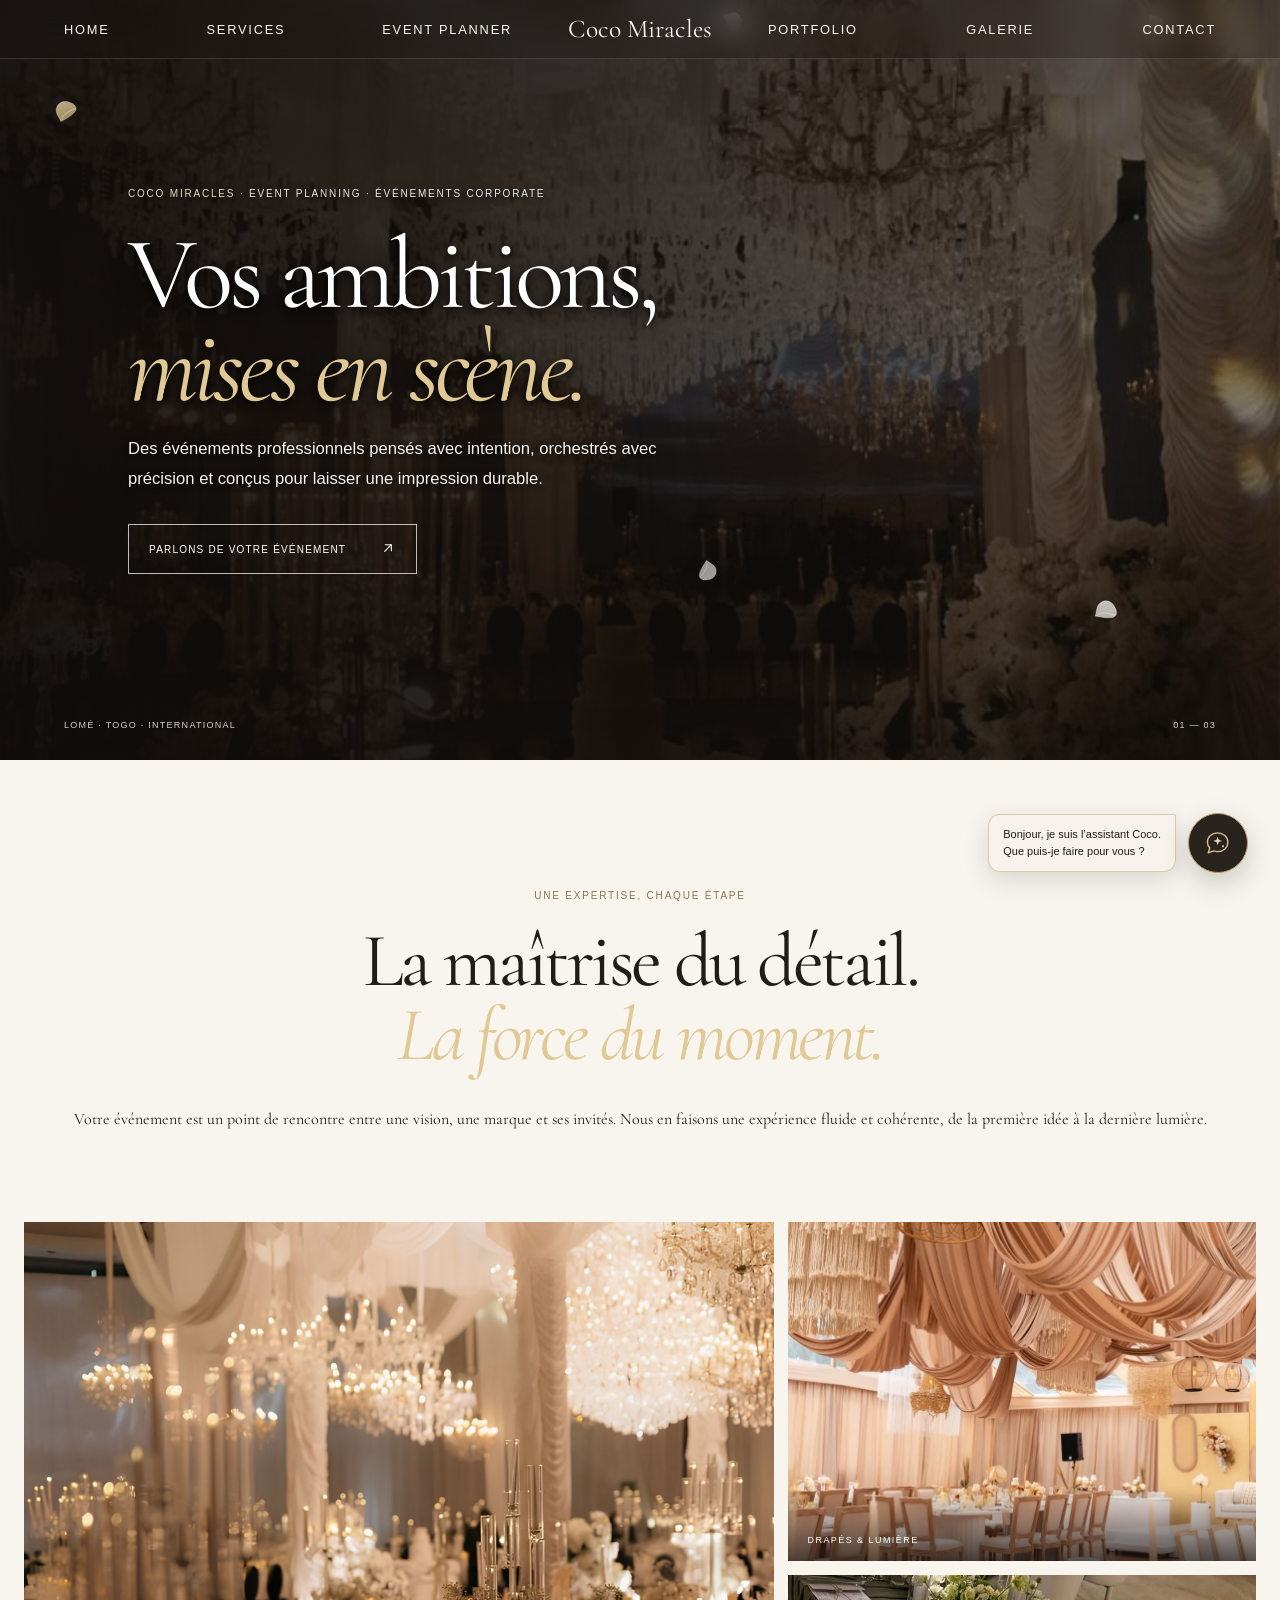
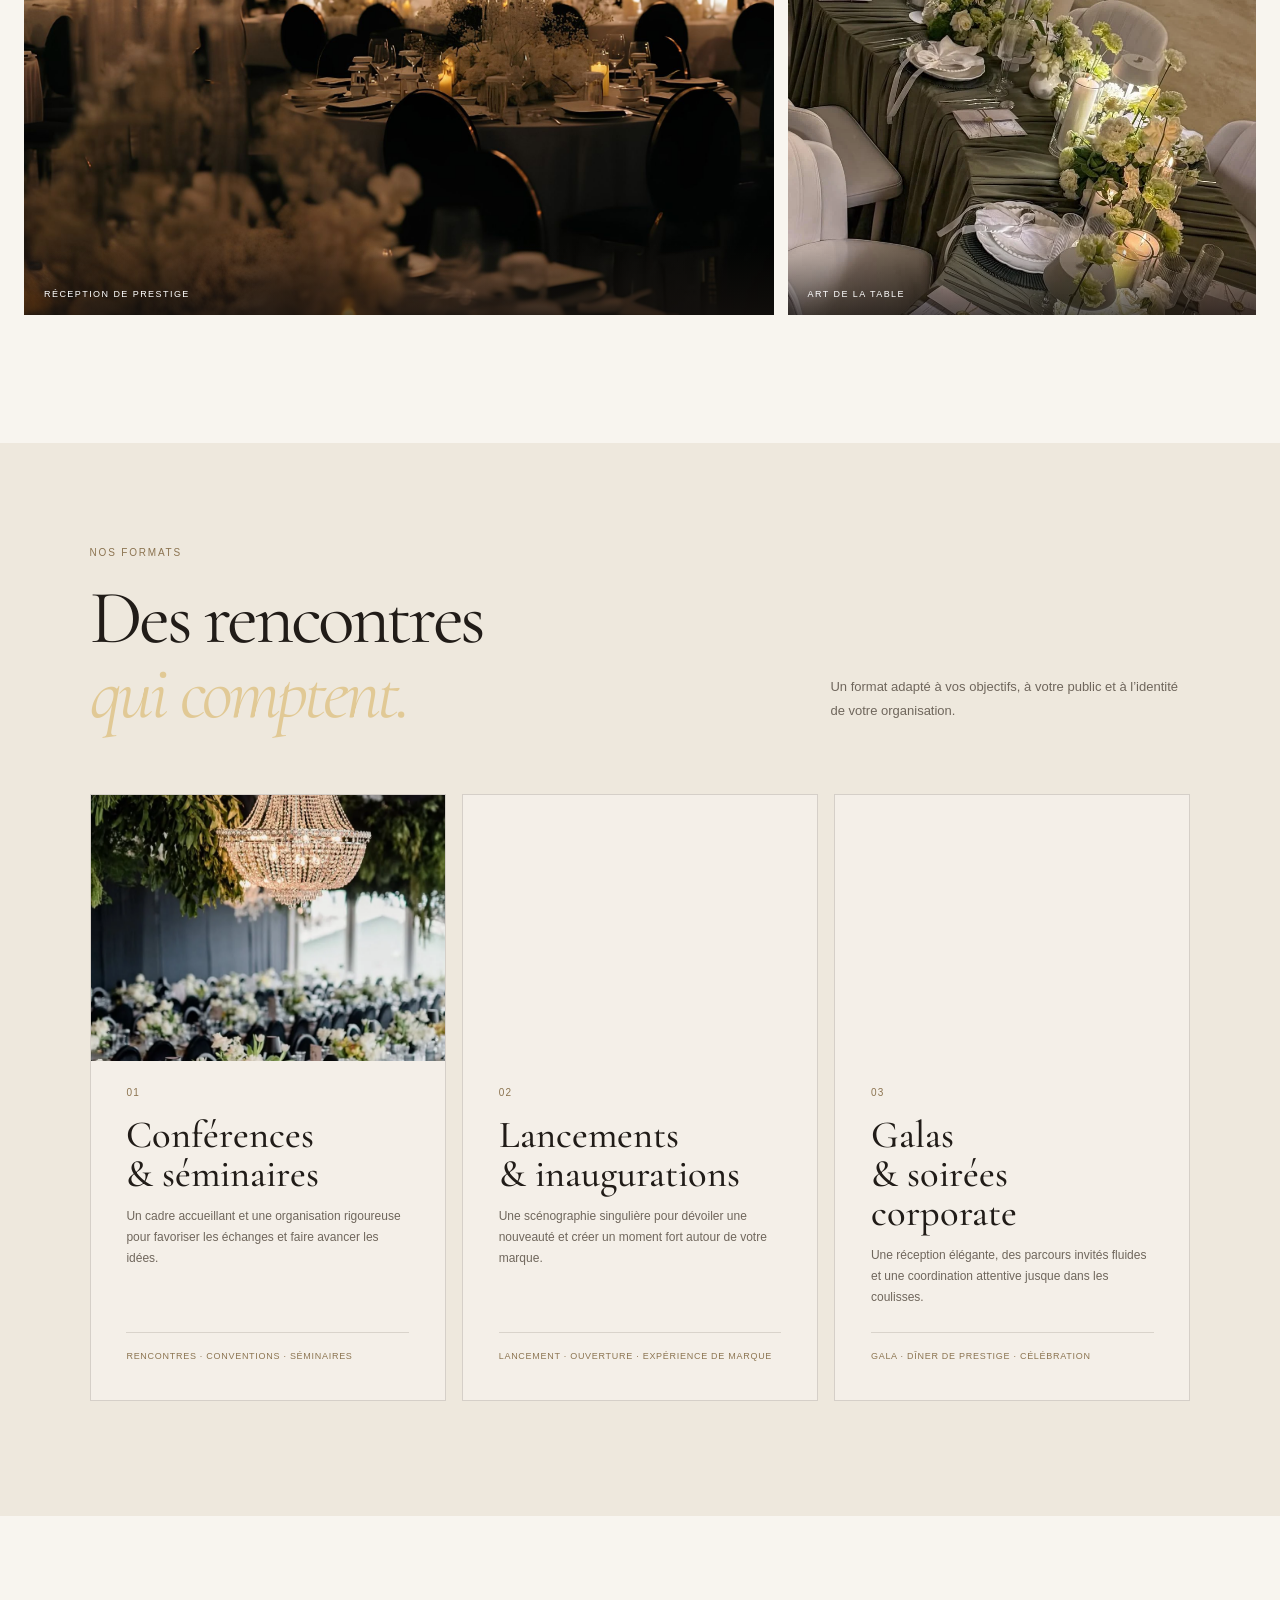
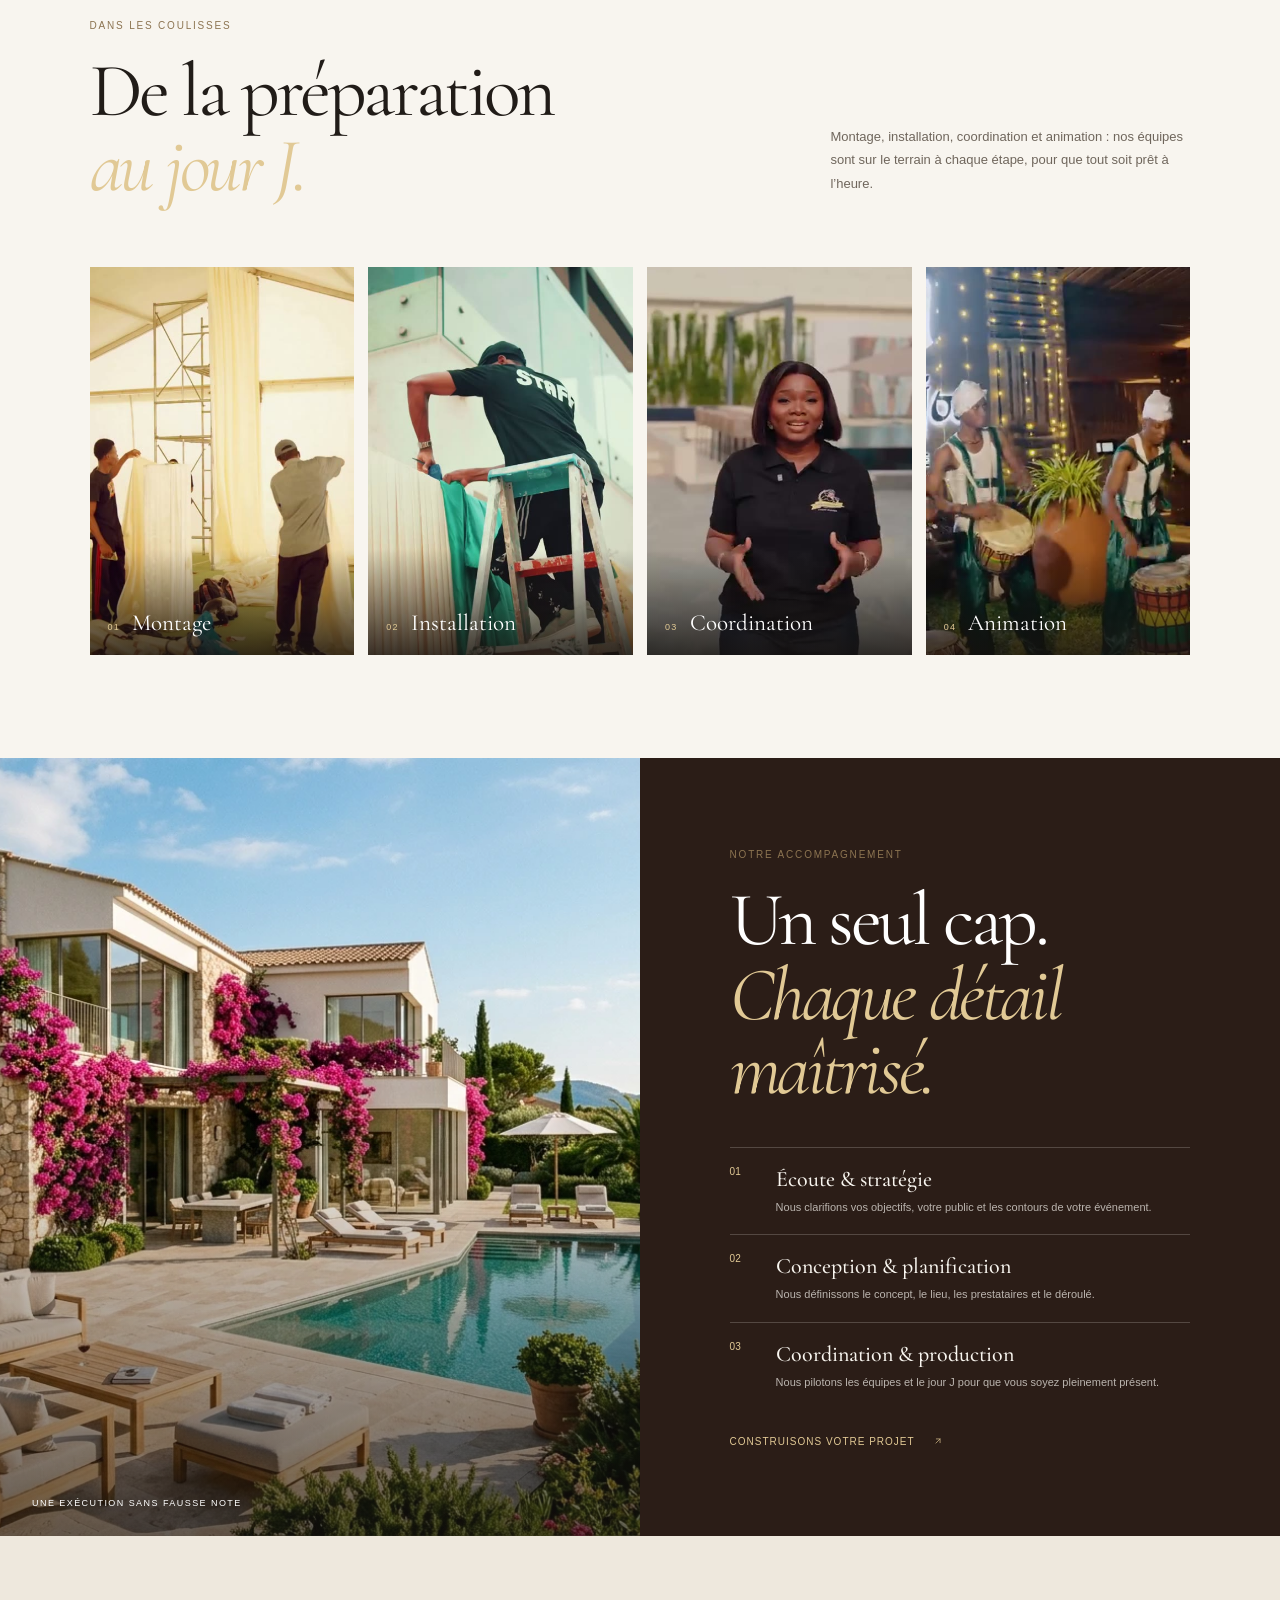
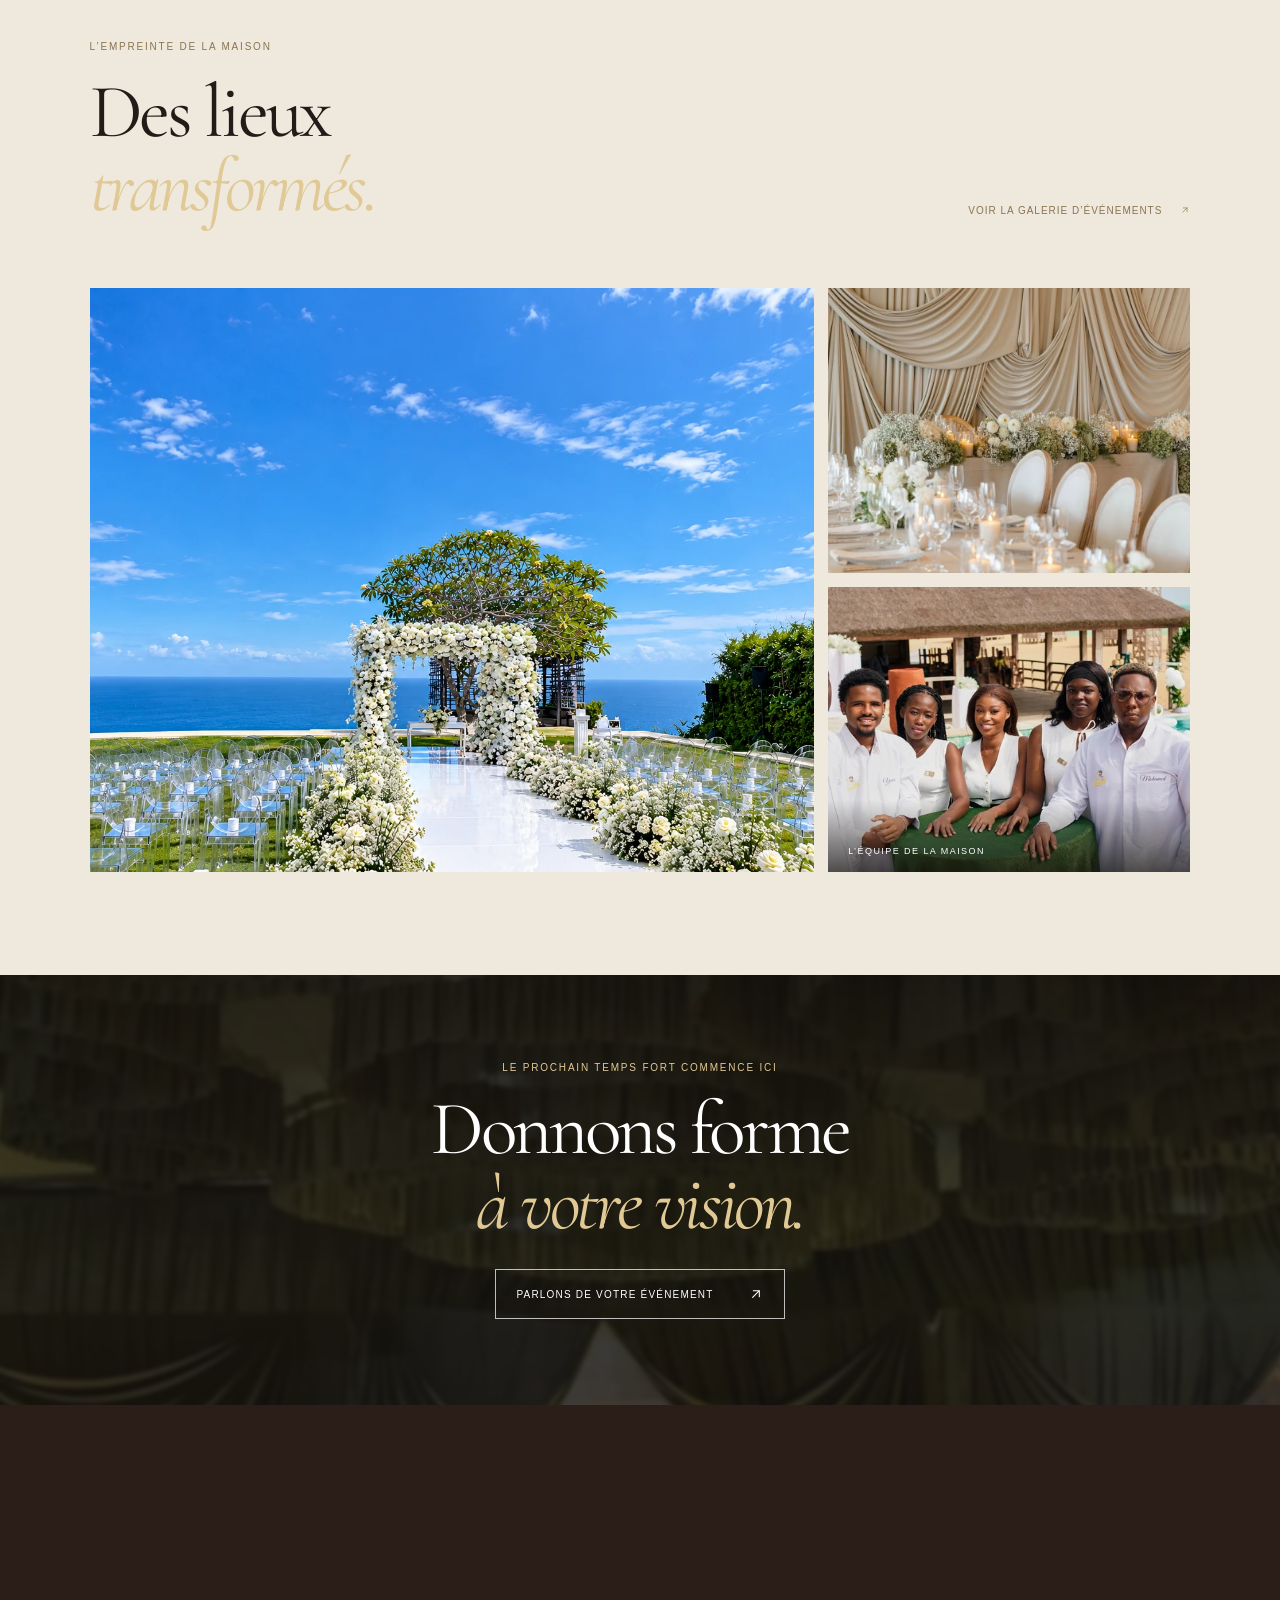
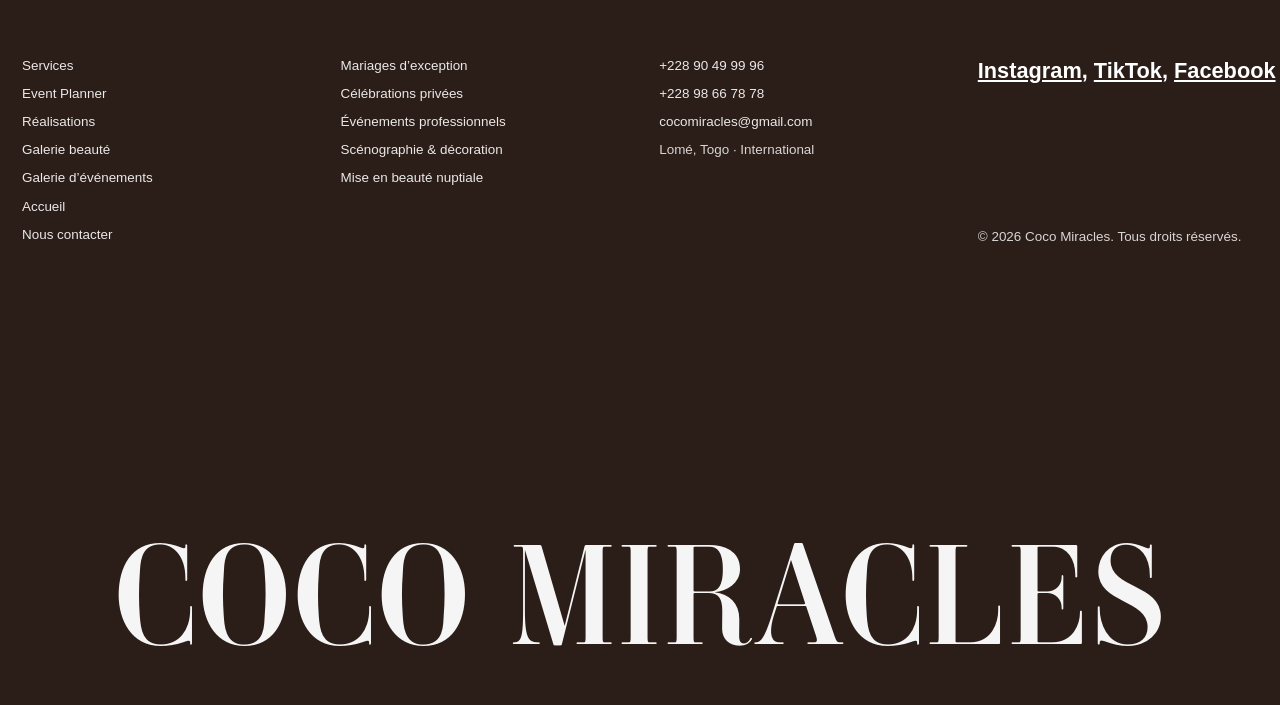
==== commit 2757a3ff: "Event planner redesign, site-wide AI concierge, updated contact details - Event planner page: photo " ====
--- a/event-planner.html
+++ b/event-planner.html
@@ -15,14 +15,16 @@
     <link rel="preconnect" href="https://fonts.gstatic.com" crossorigin>
     <link href="https://fonts.googleapis.com/css2?family=Anton&family=Cormorant+Garamond:wght@400;500;600&display=swap" rel="stylesheet">
     <link rel="stylesheet" href="css/galleries.css?v=event-planner-v1">
-    <link rel="stylesheet" href="css/event-planner.css?v=event-planner-v2">
+    <link rel="stylesheet" href="css/event-planner.css?v=event-planner-v4">
     <link rel="stylesheet" href="css/footer.css?v=ambroise-v2">
     <link rel="stylesheet" href="css/site-header.css?v=consult-v3">
+    <link rel="stylesheet" href="css/chat.css?v=chat-v1">
     <script src="js/network.js?v=network-v1"></script>
     <script src="js/site-header.js?v=consult-v1" defer></script>
+    <script src="js/chatbot.js?v=chat-all-pages-v1" defer></script>
     <script src="js/rose-snow.js?v=lazy-network-v1" defer></script>
     <script src="js/footer.js?v=footer-v1" defer></script>
-    <script src="js/page-reveal.js?v=page-reveal-v1" defer></script>
+    <script src="js/page-reveal.js?v=page-reveal-v2" defer></script>
 </head>
 <body class="gallery-page event-planner-page">
     <header class="hero-header">
@@ -93,6 +95,20 @@
             <p class="event-planner-section-label">Une expertise, chaque étape</p>
             <h2 id="event-planner-intro-title">La maîtrise du détail.<br><em>La force du moment.</em></h2>
             <p>Votre événement est un point de rencontre entre une vision, une marque et ses invités. Nous en faisons une expérience fluide et cohérente, de la première idée à la dernière lumière.</p>
+            <div class="event-planner-mosaic">
+                <figure class="event-planner-mosaic-main">
+                    <img src="asset/bg/reception-lustres.jpg" alt="Grande salle de réception habillée de voilages, de lustres de cristal et de tables dressées" loading="lazy" decoding="async">
+                    <figcaption>Réception de prestige</figcaption>
+                </figure>
+                <figure>
+                    <img src="asset/bg/3.webp" alt="Plafond drapé en voilages nude et salle dressée pour une réception" loading="lazy" decoding="async">
+                    <figcaption>Drapés &amp; lumière</figcaption>
+                </figure>
+                <figure>
+                    <img src="asset/bg/1.webp" alt="Table dressée avec nappe vert olive, compositions florales blanches et vaisselle fine" loading="lazy" decoding="async">
+                    <figcaption>Art de la table</figcaption>
+                </figure>
+            </div>
         </section>
 
         <section class="event-planner-offers" aria-labelledby="event-planner-offers-title">
@@ -105,23 +121,42 @@
             </div>
             <div class="event-planner-offer-grid">
                 <article class="event-planner-offer">
+                    <figure class="event-planner-offer-media"><img src="asset/bg/5.webp" alt="Grande salle sous un lustre de cristal, tables rondes dressées pour accueillir de nombreux invités" loading="lazy" decoding="async"></figure>
                     <span class="event-planner-offer-number">01</span>
                     <h3>Conférences<br>&amp; séminaires</h3>
                     <p>Un cadre accueillant et une organisation rigoureuse pour favoriser les échanges et faire avancer les idées.</p>
                     <span class="event-planner-offer-tag">Rencontres · Conventions · Séminaires</span>
                 </article>
                 <article class="event-planner-offer">
+                    <figure class="event-planner-offer-media"><img src="asset/bg/4.webp" alt="Scénographie thématique bleu et blanc avec arche de ballons et table dressée" loading="lazy" decoding="async"></figure>
                     <span class="event-planner-offer-number">02</span>
                     <h3>Lancements<br>&amp; inaugurations</h3>
                     <p>Une scénographie singulière pour dévoiler une nouveauté et créer un moment fort autour de votre marque.</p>
                     <span class="event-planner-offer-tag">Lancement · Ouverture · Expérience de marque</span>
                 </article>
                 <article class="event-planner-offer">
+                    <figure class="event-planner-offer-media"><img src="asset/bg/gala-banner.webp" alt="Allée d’éclairages et tables de gala dressées en extérieur au coucher du soleil" loading="lazy" decoding="async"></figure>
                     <span class="event-planner-offer-number">03</span>
                     <h3>Galas<br>&amp; soirées corporate</h3>
                     <p>Une réception élégante, des parcours invités fluides et une coordination attentive jusque dans les coulisses.</p>
                     <span class="event-planner-offer-tag">Gala · Dîner de prestige · Célébration</span>
                 </article>
+            </div>
+        </section>
+
+        <section class="event-planner-backstage" aria-labelledby="event-planner-backstage-title">
+            <div class="event-planner-section-heading">
+                <div>
+                    <p class="event-planner-section-label">Dans les coulisses</p>
+                    <h2 id="event-planner-backstage-title">De la préparation<br><em>au jour J.</em></h2>
+                </div>
+                <p>Montage, installation, coordination et animation : nos équipes sont sur le terrain à chaque étape, pour que tout soit prêt à l’heure.</p>
+            </div>
+            <div class="event-planner-backstage-grid">
+                <figure><img src="asset/video/posters/11.jpg" alt="Équipe Coco Miracles installant une structure sous chapiteau" loading="lazy" decoding="async"><figcaption><span>01</span> Montage</figcaption></figure>
+                <figure><img src="asset/video/posters/10.jpg" alt="Membre de l’équipe sur un escabeau pendant l’installation d’un décor" loading="lazy" decoding="async"><figcaption><span>02</span> Installation</figcaption></figure>
+                <figure><img src="asset/video/posters/13.jpg" alt="Membre de l’équipe Coco Miracles présentant l’organisation d’un événement" loading="lazy" decoding="async"><figcaption><span>03</span> Coordination</figcaption></figure>
+                <figure><img src="asset/video/posters/14.jpg" alt="Percussionnistes en tenue traditionnelle animant une soirée" loading="lazy" decoding="async"><figcaption><span>04</span> Animation</figcaption></figure>
             </div>
         </section>
 
@@ -142,7 +177,23 @@
             </div>
         </section>
 
+        <section class="event-planner-gallery" aria-labelledby="event-planner-gallery-title">
+            <div class="event-planner-section-heading">
+                <div>
+                    <p class="event-planner-section-label">L’empreinte de la Maison</p>
+                    <h2 id="event-planner-gallery-title">Des lieux<br><em>transformés.</em></h2>
+                </div>
+                <a class="event-planner-text-link" href="galerie-portfolio.html">Voir la galerie d’événements <span aria-hidden="true"><svg class="ui-icon ui-icon-arrow-up-right" viewBox="0 0 24 24" aria-hidden="true" focusable="false"><path d="M7 17 17 7M8 7h9v9"/></svg></span></a>
+            </div>
+            <div class="event-planner-gallery-grid">
+                <figure class="is-main"><img src="asset/bg/Seaside%20Floral%20Arch%20Wedding%20Ceremony.webp" alt="Arche florale monumentale face à la mer pour une cérémonie en plein air" loading="lazy" decoding="async"></figure>
+                <figure><img src="asset/bg/2.webp" alt="Table d’honneur ivoire sous des drapés de plafond et des compositions florales" loading="lazy" decoding="async"></figure>
+                <figure><img src="asset/team/Equipe3.webp" alt="L’équipe de la Maison Coco Miracles réunie autour d’une table" loading="lazy" decoding="async"><figcaption>L’équipe de la Maison</figcaption></figure>
+            </div>
+        </section>
+
         <section class="event-planner-cta" aria-labelledby="event-planner-cta-title">
+            <img class="event-planner-cta-image" src="asset/realisation/3.webp" alt="" loading="lazy" decoding="async">
             <p class="event-planner-section-label">Le prochain temps fort commence ici</p>
             <h2 id="event-planner-cta-title">Donnons forme<br><em>à votre vision.</em></h2>
             <a class="event-planner-button" href="index.html#project-contact-title">Parlons de votre événement <span aria-hidden="true"><svg class="ui-icon ui-icon-arrow-up-right" viewBox="0 0 24 24" aria-hidden="true" focusable="false"><path d="M7 17 17 7M8 7h9v9"/></svg></span></a>
@@ -170,12 +221,12 @@
             <div class="site-footer-column">
                 <a href="tel:+22890499996">+228 90 49 99 96</a>
                 <a href="tel:+22898667878">+228 98 66 78 78</a>
-                <a href="mailto:cocomiracless@gmail.com">cocomiracless@gmail.com</a>
+                <a href="mailto:cocomiracles@gmail.com">cocomiracles@gmail.com</a>
                 <span>Lomé, Togo · International</span>
             </div>
             <div class="site-footer-social-column">
                 <nav aria-label="Réseaux sociaux officiels">
-                    <a href="https://www.instagram.com/cocomiracles/" target="_blank" rel="noopener noreferrer">Instagram</a>,
+                    <a href="https://www.instagram.com/coco_miracles/" target="_blank" rel="noopener noreferrer">Instagram</a>,
                     <a href="https://www.tiktok.com/@coco_miracles" target="_blank" rel="noopener noreferrer">TikTok</a>,
                     <a href="https://www.facebook.com/" target="_blank" rel="noopener noreferrer">Facebook</a>
                 </nav>
--- a/css/event-planner.css
+++ b/css/event-planner.css
@@ -520,3 +520,278 @@
         transition: none;
     }
 }
+
+/* =====================================================================
+   Refonte : plus d'images (mosaïque, photos des formats, coulisses, galerie, appel final)
+   ===================================================================== */
+.event-planner-page figure {
+    margin: 0;
+}
+
+/* Introduction : mosaïque de 3 photos */
+.event-planner-mosaic {
+    display: grid;
+    width: min(100%, 1240px);
+    margin: clamp(44px, 6vw, 80px) auto 0;
+    grid-template-columns: 1.6fr 1fr;
+    grid-template-rows: repeat(2, minmax(0, 1fr));
+    gap: 14px;
+    aspect-ratio: 16 / 9;
+    text-align: left;
+}
+
+.event-planner-mosaic figure {
+    position: relative;
+    min-height: 0;
+    overflow: hidden;
+    background: #e7dfd2;
+}
+
+.event-planner-mosaic .event-planner-mosaic-main {
+    grid-row: 1 / span 2;
+}
+
+.event-planner-mosaic img,
+.event-planner-backstage-grid img,
+.event-planner-gallery-grid img {
+    display: block;
+    width: 100%;
+    height: 100%;
+    object-fit: cover;
+    transition: transform 700ms cubic-bezier(0.2, 0.7, 0.2, 1);
+}
+
+.event-planner-mosaic figure:hover img,
+.event-planner-backstage-grid figure:hover img,
+.event-planner-gallery-grid figure:hover img {
+    transform: scale(1.04);
+}
+
+.event-planner-mosaic figcaption,
+.event-planner-gallery-grid figcaption {
+    position: absolute;
+    right: 0;
+    bottom: 0;
+    left: 0;
+    padding: 46px 20px 16px;
+    background: linear-gradient(transparent, rgba(22, 18, 15, 0.72));
+    color: #fff;
+    font-family: Arial, sans-serif;
+    font-size: 9px;
+    letter-spacing: 0.16em;
+    text-transform: uppercase;
+}
+
+/* Formats : photo en tête de chaque carte */
+.event-planner-offer {
+    overflow: hidden;
+}
+
+.event-planner-offer .event-planner-offer-media {
+    margin: calc(-1 * clamp(22px, 2.8vw, 38px)) calc(-1 * clamp(22px, 2.8vw, 38px)) 26px;
+    overflow: hidden;
+    aspect-ratio: 4 / 3;
+}
+
+.event-planner-offer-media img {
+    display: block;
+    width: 100%;
+    height: 100%;
+    object-fit: cover;
+    transition: transform 700ms cubic-bezier(0.2, 0.7, 0.2, 1);
+}
+
+.event-planner-offer:hover .event-planner-offer-media img {
+    transform: scale(1.05);
+}
+
+.event-planner-offer h3 {
+    margin-top: 18px;
+}
+
+/* Dans les coulisses : 4 images portrait */
+.event-planner-backstage {
+    padding: clamp(62px, 8vw, 112px) clamp(22px, 7vw, 100px);
+    background: var(--planner-paper);
+    color: var(--planner-ink);
+}
+
+.event-planner-backstage-grid {
+    display: grid;
+    width: min(100%, 1240px);
+    margin: 0 auto;
+    grid-template-columns: repeat(4, minmax(0, 1fr));
+    gap: 14px;
+}
+
+.event-planner-backstage-grid figure {
+    position: relative;
+    overflow: hidden;
+    aspect-ratio: 3 / 4.4;
+    background: #e7dfd2;
+}
+
+.event-planner-backstage-grid figcaption {
+    position: absolute;
+    right: 0;
+    bottom: 0;
+    left: 0;
+    display: flex;
+    padding: 60px 18px 18px;
+    align-items: baseline;
+    gap: 12px;
+    background: linear-gradient(transparent, rgba(22, 18, 15, 0.8));
+    color: #fff;
+    font-family: "Cormorant Garamond", Georgia, serif;
+    font-size: clamp(20px, 1.8vw, 26px);
+}
+
+.event-planner-backstage-grid figcaption span {
+    color: #e1c995;
+    font-family: Arial, sans-serif;
+    font-size: 9px;
+    letter-spacing: 0.14em;
+}
+
+/* L'empreinte de la Maison : galerie */
+.event-planner-gallery {
+    padding: clamp(62px, 8vw, 112px) clamp(22px, 7vw, 100px);
+    background: #eee8dd;
+    color: var(--planner-ink);
+}
+
+.event-planner-gallery .event-planner-text-link {
+    margin: 0 0 8px;
+    color: #8c7451;
+}
+
+.event-planner-gallery .event-planner-text-link:hover,
+.event-planner-gallery .event-planner-text-link:focus-visible {
+    color: var(--planner-ink);
+}
+
+.event-planner-gallery-grid {
+    display: grid;
+    width: min(100%, 1240px);
+    margin: 0 auto;
+    grid-template-columns: 2fr 1fr;
+    grid-template-rows: repeat(2, minmax(0, 1fr));
+    gap: 14px;
+    aspect-ratio: 16 / 8.5;
+}
+
+.event-planner-gallery-grid figure {
+    position: relative;
+    min-height: 0;
+    overflow: hidden;
+    background: #e7dfd2;
+}
+
+.event-planner-gallery-grid .is-main {
+    grid-row: 1 / span 2;
+}
+
+/* Appel final sur fond photo */
+.event-planner-cta {
+    position: relative;
+    overflow: hidden;
+    background: var(--planner-ink);
+    color: #fff;
+    isolation: isolate;
+}
+
+.event-planner-cta-image {
+    position: absolute;
+    z-index: -2;
+    inset: 0;
+    width: 100%;
+    height: 100%;
+    object-fit: cover;
+    filter: blur(2px);
+    transform: scale(1.04);
+}
+
+.event-planner-cta::before {
+    position: absolute;
+    z-index: -1;
+    inset: 0;
+    background: rgba(22, 18, 15, 0.72);
+    content: "";
+}
+
+.event-planner-cta .event-planner-section-label {
+    color: #e1c995;
+}
+
+.event-planner-cta h2 {
+    color: #fff;
+}
+
+.event-planner-cta .event-planner-button {
+    border-color: rgba(255, 255, 255, 0.72);
+    color: #fff;
+}
+
+.event-planner-cta .event-planner-button:hover,
+.event-planner-cta .event-planner-button:focus-visible {
+    border-color: #e1c995;
+    background: #e1c995;
+    color: var(--planner-ink);
+}
+
+@media (max-width: 760px) {
+    .event-planner-mosaic {
+        grid-template-columns: 1fr 1fr;
+        grid-template-rows: auto auto;
+        aspect-ratio: auto;
+    }
+
+    .event-planner-mosaic .event-planner-mosaic-main {
+        grid-column: 1 / span 2;
+        grid-row: auto;
+        aspect-ratio: 4 / 3;
+    }
+
+    .event-planner-mosaic figure:not(.event-planner-mosaic-main) {
+        aspect-ratio: 1;
+    }
+
+    .event-planner-backstage-grid {
+        grid-template-columns: repeat(2, minmax(0, 1fr));
+        gap: 10px;
+    }
+
+    .event-planner-backstage {
+        padding: 64px 18px;
+    }
+
+    .event-planner-gallery {
+        padding: 64px 18px;
+    }
+
+    .event-planner-gallery-grid {
+        grid-template-columns: 1fr 1fr;
+        grid-template-rows: auto auto;
+        aspect-ratio: auto;
+        gap: 10px;
+    }
+
+    .event-planner-gallery-grid .is-main {
+        grid-column: 1 / span 2;
+        grid-row: auto;
+        aspect-ratio: 16 / 10;
+    }
+
+    .event-planner-gallery-grid figure:not(.is-main) {
+        aspect-ratio: 4 / 5;
+    }
+}
+
+@media (prefers-reduced-motion: reduce) {
+    .event-planner-mosaic img,
+    .event-planner-backstage-grid img,
+    .event-planner-gallery-grid img,
+    .event-planner-offer-media img {
+        transition: none;
+    }
+}
--- a/css/chat.css
+++ b/css/chat.css
@@ -0,0 +1,591 @@
+/* =====================================================================
+   Conciergerie Coco (chatbot) : styles partagés par toutes les pages
+   (js/chatbot.js crée la fenêtre si la page ne la contient pas déjà)
+   ===================================================================== */
+.site-chat {
+    --font-title: "Cormorant Garamond", Georgia, serif;
+    --font-italic: "Cormorant Garamond", Georgia, serif;
+    --font-body: "Codec Pro", Arial, sans-serif;
+    --hero-gold: #d6bd8c;
+    box-sizing: border-box;
+}
+
+.site-chat *,
+.site-chat *::before,
+.site-chat *::after {
+    box-sizing: border-box;
+}
+
+body.mobile-menu-open .site-chat {
+    visibility: hidden;
+    pointer-events: none;
+}
+
+.site-chat {
+    position: fixed;
+    z-index: 9000;
+    right: clamp(16px, 3vw, 32px);
+    bottom: clamp(16px, 3vh, 28px);
+    display: grid;
+    justify-items: end;
+    gap: 12px;
+    font-family: var(--font-body);
+}
+
+.site-chat-launcher-group {
+    display: flex;
+    grid-row: 2;
+    align-items: center;
+    gap: 12px;
+}
+
+.site-chat-greeting {
+    margin: 0;
+    padding: 11px 14px;
+    border: 1px solid rgba(179, 154, 104, 0.46);
+    border-radius: 12px 2px 12px 12px;
+    background: #f7f3ec;
+    color: #3d3428;
+    font-size: 11px;
+    line-height: 1.55;
+    box-shadow: 0 8px 26px rgba(25, 21, 17, 0.14);
+    transition: opacity 180ms ease, transform 180ms ease;
+}
+
+.site-chat-launcher {
+    display: grid;
+    width: 60px;
+    height: 60px;
+    padding: 0;
+    place-items: center;
+    border: 1px solid #b39a68;
+    border-radius: 50%;
+    background: #29231d;
+    color: #f8f5ef;
+    cursor: pointer;
+    box-shadow: 0 10px 28px rgba(25, 21, 17, 0.2);
+    transition: background-color 180ms ease, transform 180ms ease, box-shadow 180ms ease, opacity 180ms ease;
+}
+
+.site-chat-launcher:hover,
+.site-chat-launcher:focus-visible {
+    background: #806e4e;
+    box-shadow: 0 12px 30px rgba(25, 21, 17, 0.26);
+    outline: 2px solid #d6bd8c;
+    outline-offset: 3px;
+    transform: translateY(-2px);
+}
+
+.site-chat-launcher-mark {
+    color: #d6bd8c;
+    font-family: var(--font-title);
+    font-size: 22px;
+    font-weight: 600;
+    line-height: 1;
+}
+
+.site-chat.is-open .site-chat-greeting {
+    opacity: 0;
+    pointer-events: none;
+    transform: translateX(6px);
+}
+
+.site-chat.is-open .site-chat-launcher {
+    opacity: 0;
+    pointer-events: none;
+    transform: scale(0.72);
+}
+
+.site-chat-greeting.is-changing,
+.site-chat-greeting.is-dismissed {
+    opacity: 0;
+    pointer-events: none;
+    transform: translateY(4px);
+}
+
+.site-chat-greeting.is-dismissed {
+    visibility: hidden;
+}
+
+.site-chat-panel {
+    display: flex;
+    grid-row: 1;
+    width: min(390px, calc(100vw - 32px));
+    height: min(570px, calc(100vh - 110px));
+    height: min(570px, calc(100svh - 110px));
+    min-height: 340px;
+    flex-direction: column;
+    overflow: hidden;
+    border: 1px solid #c6b58e;
+    background: #f7f3ec;
+    box-shadow: 0 24px 72px rgba(25, 21, 17, 0.28);
+}
+
+.site-chat-panel[hidden] {
+    display: none;
+}
+
+.site-chat-panel.is-closing {
+    pointer-events: none;
+}
+
+.site-chat-header {
+    display: grid;
+    min-height: 76px;
+    padding: 14px 16px;
+    grid-template-columns: 42px minmax(0, 1fr) 34px;
+    align-items: center;
+    gap: 12px;
+    background: #29231d;
+    color: #f8f5ef;
+}
+
+.site-chat-avatar {
+    display: grid;
+    width: 40px;
+    height: 40px;
+    place-items: center;
+    border: 1px solid rgba(214, 189, 140, 0.7);
+    border-radius: 50%;
+    color: #e2ce9e;
+    font-family: var(--font-title);
+    font-size: 12px;
+    letter-spacing: 0.08em;
+}
+
+.site-chat-header h2 {
+    margin: 0;
+    font-family: var(--font-italic);
+    font-size: 22px;
+    font-weight: 500;
+    line-height: 1.1;
+}
+
+.site-chat-header p {
+    display: flex;
+    margin: 5px 0 0;
+    align-items: center;
+    gap: 7px;
+    color: rgba(248, 245, 239, 0.7);
+    font-size: 10px;
+    letter-spacing: 0.05em;
+}
+
+.site-chat-status-dot {
+    width: 6px;
+    height: 6px;
+    border-radius: 50%;
+    background: #9caf84;
+}
+
+.site-chat-close {
+    width: 34px;
+    height: 34px;
+    border: 1px solid rgba(248, 245, 239, 0.22);
+    border-radius: 50%;
+    background: transparent;
+    color: #f8f5ef;
+    font-size: 22px;
+    cursor: pointer;
+}
+
+.site-chat-messages {
+    display: flex;
+    min-height: 0;
+    padding: 18px 14px;
+    flex: 1;
+    flex-direction: column;
+    align-items: flex-start;
+    gap: 12px;
+    overflow-y: auto;
+    overscroll-behavior: contain;
+    touch-action: pan-y;
+    -webkit-overflow-scrolling: touch;
+    scrollbar-color: #b8a77d transparent;
+    scrollbar-width: thin;
+}
+
+.site-chat-message {
+    max-width: 88%;
+    padding: 11px 13px;
+    border: 1px solid rgba(174, 149, 99, 0.24);
+    border-radius: 2px 12px 12px 12px;
+    background: rgba(255, 255, 255, 0.74);
+    color: #443c32;
+    font-size: 13px;
+    line-height: 1.55;
+    overflow-wrap: anywhere;
+}
+
+.site-chat-message p {
+    margin: 0;
+}
+
+.site-chat-message-user {
+    align-self: flex-end;
+    border-color: #d8c9a5;
+    border-radius: 12px 2px 12px 12px;
+    background: #eee7d9;
+    color: #33291f;
+}
+
+.site-chat-message-assistant a {
+    color: #806e4e;
+    font-weight: 600;
+    text-decoration: underline;
+    text-underline-offset: 2px;
+}
+
+.site-chat-char {
+    animation: site-chat-character-reveal 320ms ease both;
+    animation-delay: var(--char-delay);
+}
+
+@keyframes site-chat-character-reveal {
+    from {
+        filter: blur(5px);
+        opacity: 0;
+    }
+    to {
+        filter: blur(0);
+        opacity: 1;
+    }
+}
+
+.site-chat-thinking {
+    display: inline-flex;
+    min-width: 52px;
+    min-height: 32px;
+    padding: 0 13px;
+    align-items: center;
+    gap: 5px;
+}
+
+.site-chat-thinking span {
+    width: 5px;
+    height: 5px;
+    border-radius: 50%;
+    background: #a58c5d;
+    animation: site-chat-thinking 900ms ease-in-out infinite;
+}
+
+.site-chat-thinking span:nth-child(2) {
+    animation-delay: 120ms;
+}
+
+.site-chat-thinking span:nth-child(3) {
+    animation-delay: 240ms;
+}
+
+@keyframes site-chat-thinking {
+    0%, 60%, 100% {
+        opacity: 0.35;
+        transform: translateY(0);
+    }
+    30% {
+        opacity: 1;
+        transform: translateY(-4px);
+    }
+}
+
+.site-chat-suggestions {
+    display: flex;
+    padding: 0 14px 12px;
+    flex-wrap: wrap;
+    gap: 7px;
+}
+
+.site-chat-suggestions button {
+    padding: 7px 9px;
+    border: 1px solid rgba(174, 149, 99, 0.42);
+    border-radius: 20px;
+    background: transparent;
+    color: #66583f;
+    font-size: 10px;
+    cursor: pointer;
+    transition: background-color 160ms ease, color 160ms ease;
+}
+
+.site-chat-suggestions button:hover,
+.site-chat-suggestions button:focus-visible {
+    background: #806e4e;
+    color: #fff;
+    outline: none;
+}
+
+.site-chat-form {
+    display: grid;
+    min-height: 58px;
+    padding: 9px 10px 9px 14px;
+    grid-template-columns: minmax(0, 1fr) 40px;
+    align-items: center;
+    gap: 8px;
+    border-top: 1px solid rgba(51, 41, 31, 0.12);
+    background: rgba(255, 255, 255, 0.66);
+}
+
+.site-chat-form textarea {
+    width: 100%;
+    max-height: 90px;
+    padding: 8px 0;
+    resize: none;
+    border: 0;
+    outline: 0;
+    background: transparent;
+    color: #33291f;
+    font: inherit;
+    font-size: 12px;
+}
+
+.site-chat-form textarea::placeholder {
+    color: #92887a;
+}
+
+.site-chat-form button {
+    display: grid;
+    width: 38px;
+    height: 38px;
+    place-items: center;
+    border: 1px solid #aa8e5b;
+    border-radius: 50%;
+    background: #29231d;
+    color: #e2ce9e;
+    font-size: 20px;
+    cursor: pointer;
+}
+
+.site-chat-form button:disabled {
+    cursor: wait;
+    opacity: 0.58;
+}
+
+.site-chat-disclaimer {
+    margin: 0;
+    padding: 0 12px 9px;
+    background: rgba(255, 255, 255, 0.66);
+    color: #8a8177;
+    font-size: 9px;
+    text-align: center;
+}
+
+.site-chat-sr-only {
+    position: absolute;
+    width: 1px;
+    height: 1px;
+    padding: 0;
+    overflow: hidden;
+    clip: rect(0, 0, 0, 0);
+    white-space: nowrap;
+    clip-path: inset(50%);
+}
+
+@media (max-width: 800px) {
+    .site-chat {
+        right: clamp(12px, 3vw, 32px);
+        left: clamp(12px, 3vw, 32px);
+        justify-items: center;
+    }
+
+    .site-chat-launcher-group {
+        justify-self: end;
+    }
+
+    .site-chat-panel {
+        justify-self: center;
+    }
+}
+
+@media (max-width: 600px) {
+    .site-chat {
+        right: 12px;
+        left: 12px;
+        bottom: 12px;
+    }
+
+    .site-chat-panel {
+        width: min(390px, calc(100vw - 24px));
+        height: min(570px, calc(100svh - 96px));
+    }
+
+    .site-chat-launcher {
+        width: 54px;
+        height: 54px;
+    }
+
+    .site-chat-greeting {
+        max-width: 210px;
+        padding: 8px 10px;
+        font-size: 10px;
+    }
+
+    .site-chat-panel {
+        width: min(390px, calc(100vw - 24px));
+    }
+}
+
+@media (prefers-reduced-motion: reduce) {
+    .site-chat-panel,
+    .site-chat-thinking span,
+    .site-chat-char {
+        animation-duration: 1ms;
+        animation-delay: 0ms;
+    }
+}
+
+.site-chat-panel {
+    overflow: hidden;
+    border: 1px solid rgba(245, 240, 232, 0.42);
+    border-radius: 18px;
+    background: rgba(33, 28, 24, 0.72);
+    color: #f5f0e8;
+    box-shadow: 0 24px 72px rgba(0, 0, 0, 0.3);
+    backdrop-filter: blur(18px) saturate(140%);
+    -webkit-backdrop-filter: blur(18px) saturate(140%);
+}
+
+.site-chat-greeting {
+    color: #211c18;
+}
+
+.site-chat-header {
+    border-bottom: 1px solid rgba(245, 240, 232, 0.2);
+    background: rgba(21, 18, 15, 0.58);
+    color: #f5f0e8;
+}
+
+.site-chat-message,
+.site-chat-message-user {
+    border-color: rgba(245, 240, 232, 0.28);
+    border-radius: 12px;
+    background: rgba(255, 255, 255, 0.12);
+    color: #f5f0e8;
+}
+
+.site-chat-message-assistant a {
+    color: #e2ce9e;
+}
+
+.site-chat-suggestions button {
+    border-color: rgba(245, 240, 232, 0.42);
+    border-radius: 18px;
+    background: rgba(255, 255, 255, 0.08);
+    color: #f5f0e8;
+}
+
+.site-chat-suggestions button:hover,
+.site-chat-suggestions button:focus-visible {
+    background: rgba(214, 189, 140, 0.25);
+    color: #fff;
+}
+
+.site-chat-form,
+.site-chat-disclaimer {
+    border-color: rgba(245, 240, 232, 0.2);
+    background: rgba(21, 18, 15, 0.48);
+    color: rgba(245, 240, 232, 0.78);
+}
+
+.site-chat-form textarea {
+    color: #f5f0e8;
+}
+
+.site-chat-form textarea::placeholder {
+    color: rgba(245, 240, 232, 0.62);
+}
+
+.site-chat .site-chat-greeting {
+    color: #211c18 !important;
+}
+
+/* Chatbot ouvert sur mobile / tablette : la fenêtre colle aux bords gauche, droit et bas (aucune marge) */
+@media (max-width: 900px) {
+    html body .site-chat:has(.site-chat-panel:not([hidden])) {
+        right: 0;
+        bottom: 0;
+        left: 0;
+        gap: 0;
+    }
+
+    html body .site-chat:has(.site-chat-panel:not([hidden])) .site-chat-launcher-group {
+        display: none;
+    }
+
+    html body .site-chat:has(.site-chat-panel:not([hidden])) .site-chat-panel {
+        width: 100%;
+        max-width: none;
+        height: min(640px, calc(100svh - 64px));
+        border-right: 0;
+        border-bottom: 0;
+        border-left: 0;
+        border-radius: 18px 18px 0 0;
+        /* Barre d'accueil de l'iPhone : le champ de saisie reste au-dessus */
+        padding-bottom: env(safe-area-inset-bottom, 0px);
+    }
+}
+
+@keyframes site-chat-character-reveal {
+    from {
+        filter: blur(5px);
+        opacity: 0;
+    }
+    to {
+        filter: blur(0);
+        opacity: 1;
+    }
+}
+
+@keyframes site-chat-thinking {
+    0%, 60%, 100% {
+        opacity: 0.35;
+        transform: translateY(0);
+    }
+    30% {
+        opacity: 1;
+        transform: translateY(-4px);
+    }
+}
+
+/* Icône de l'assistant : bulle de conversation dorée + étoile */
+.site-chat-launcher-mark {
+    display: grid;
+    place-items: center;
+}
+
+.site-chat-launcher-icon {
+    width: 30px;
+    height: 30px;
+    overflow: visible;
+}
+
+.site-chat-launcher-bubble {
+    fill: none;
+    stroke: #d6bd8c;
+    stroke-linejoin: round;
+    stroke-width: 1.5;
+}
+
+.site-chat-launcher-spark {
+    fill: #ead7aa;
+    transform-box: fill-box;
+    transform-origin: center;
+    animation: site-chat-spark 3.2s ease-in-out infinite;
+}
+
+@keyframes site-chat-spark {
+    0%, 70%, 100% { opacity: 1; transform: scale(1); }
+    80% { opacity: 0.55; transform: scale(0.75); }
+    90% { opacity: 1; transform: scale(1.15); }
+}
+
+@media (prefers-reduced-motion: reduce) {
+    .site-chat-launcher-spark {
+        animation: none;
+    }
+}
+
+@media (max-width: 600px) {
+    .site-chat-launcher-icon {
+        width: 27px;
+        height: 27px;
+    }
+}
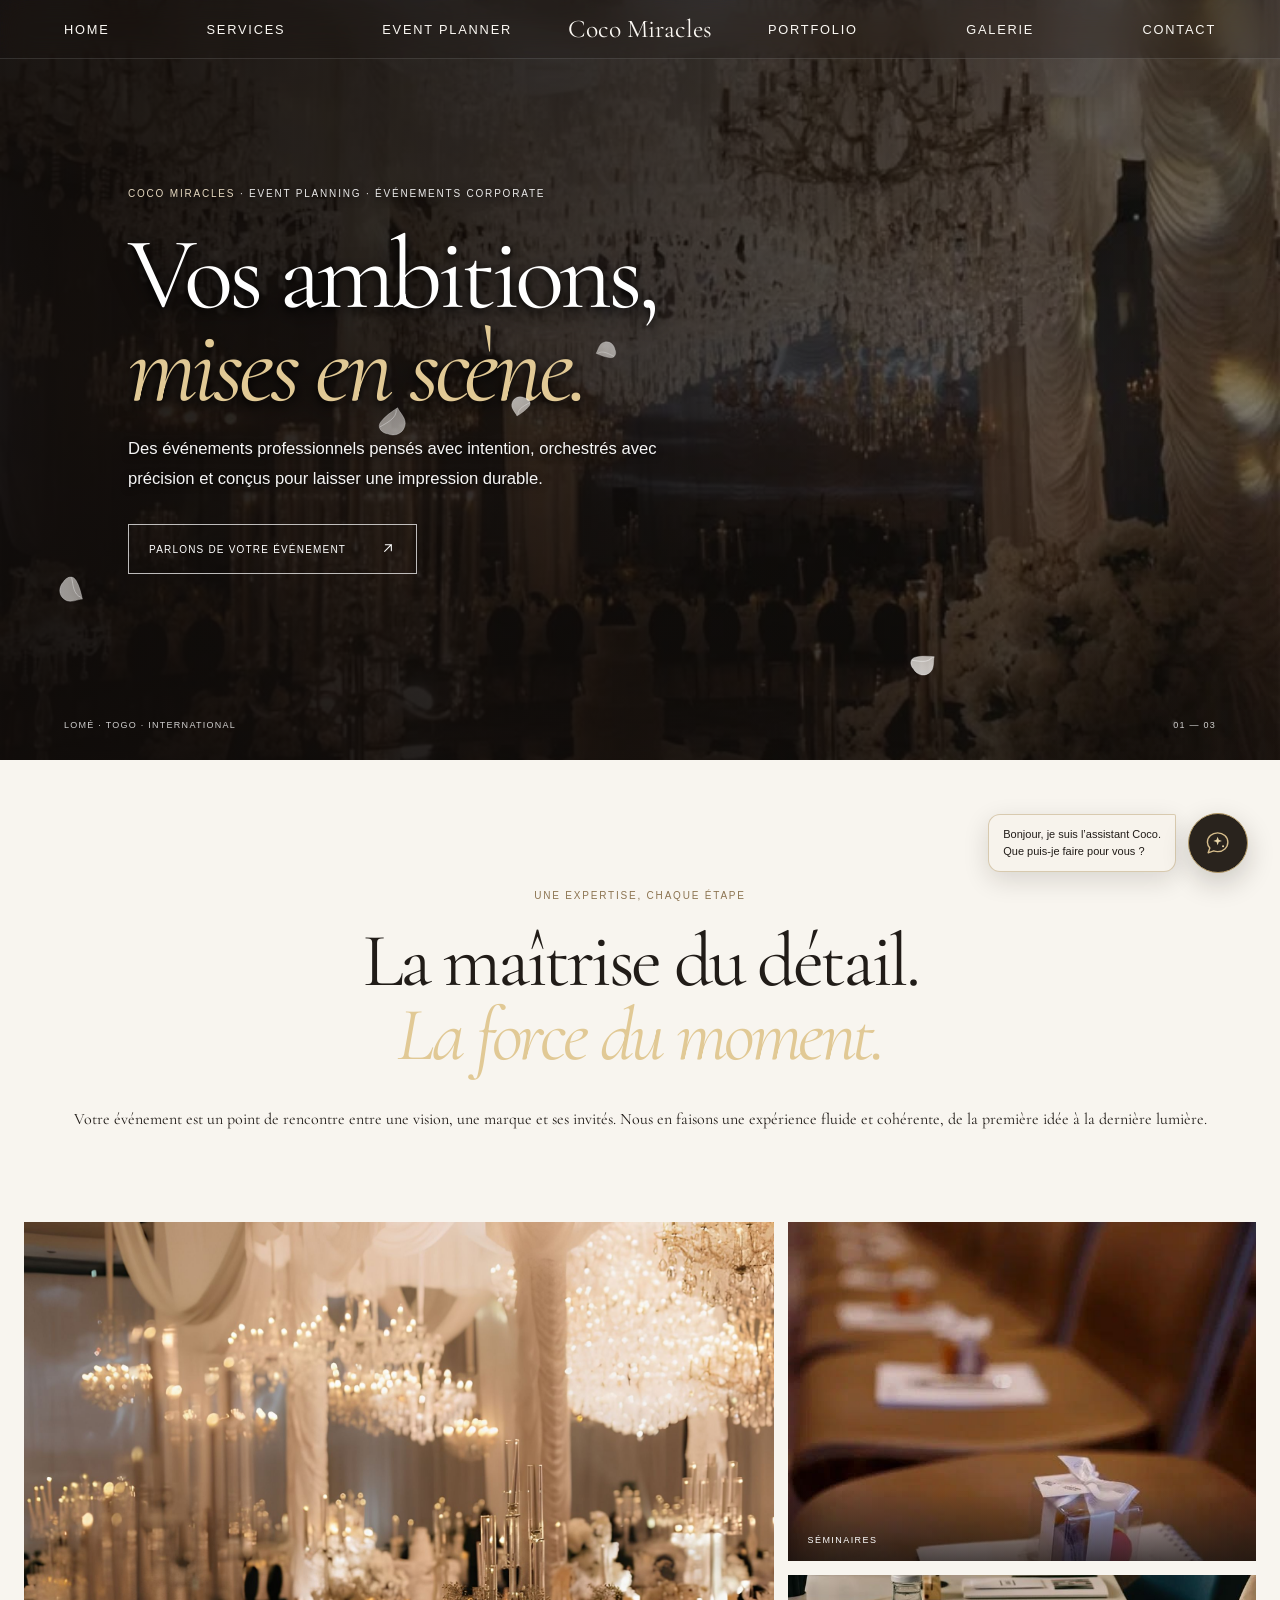
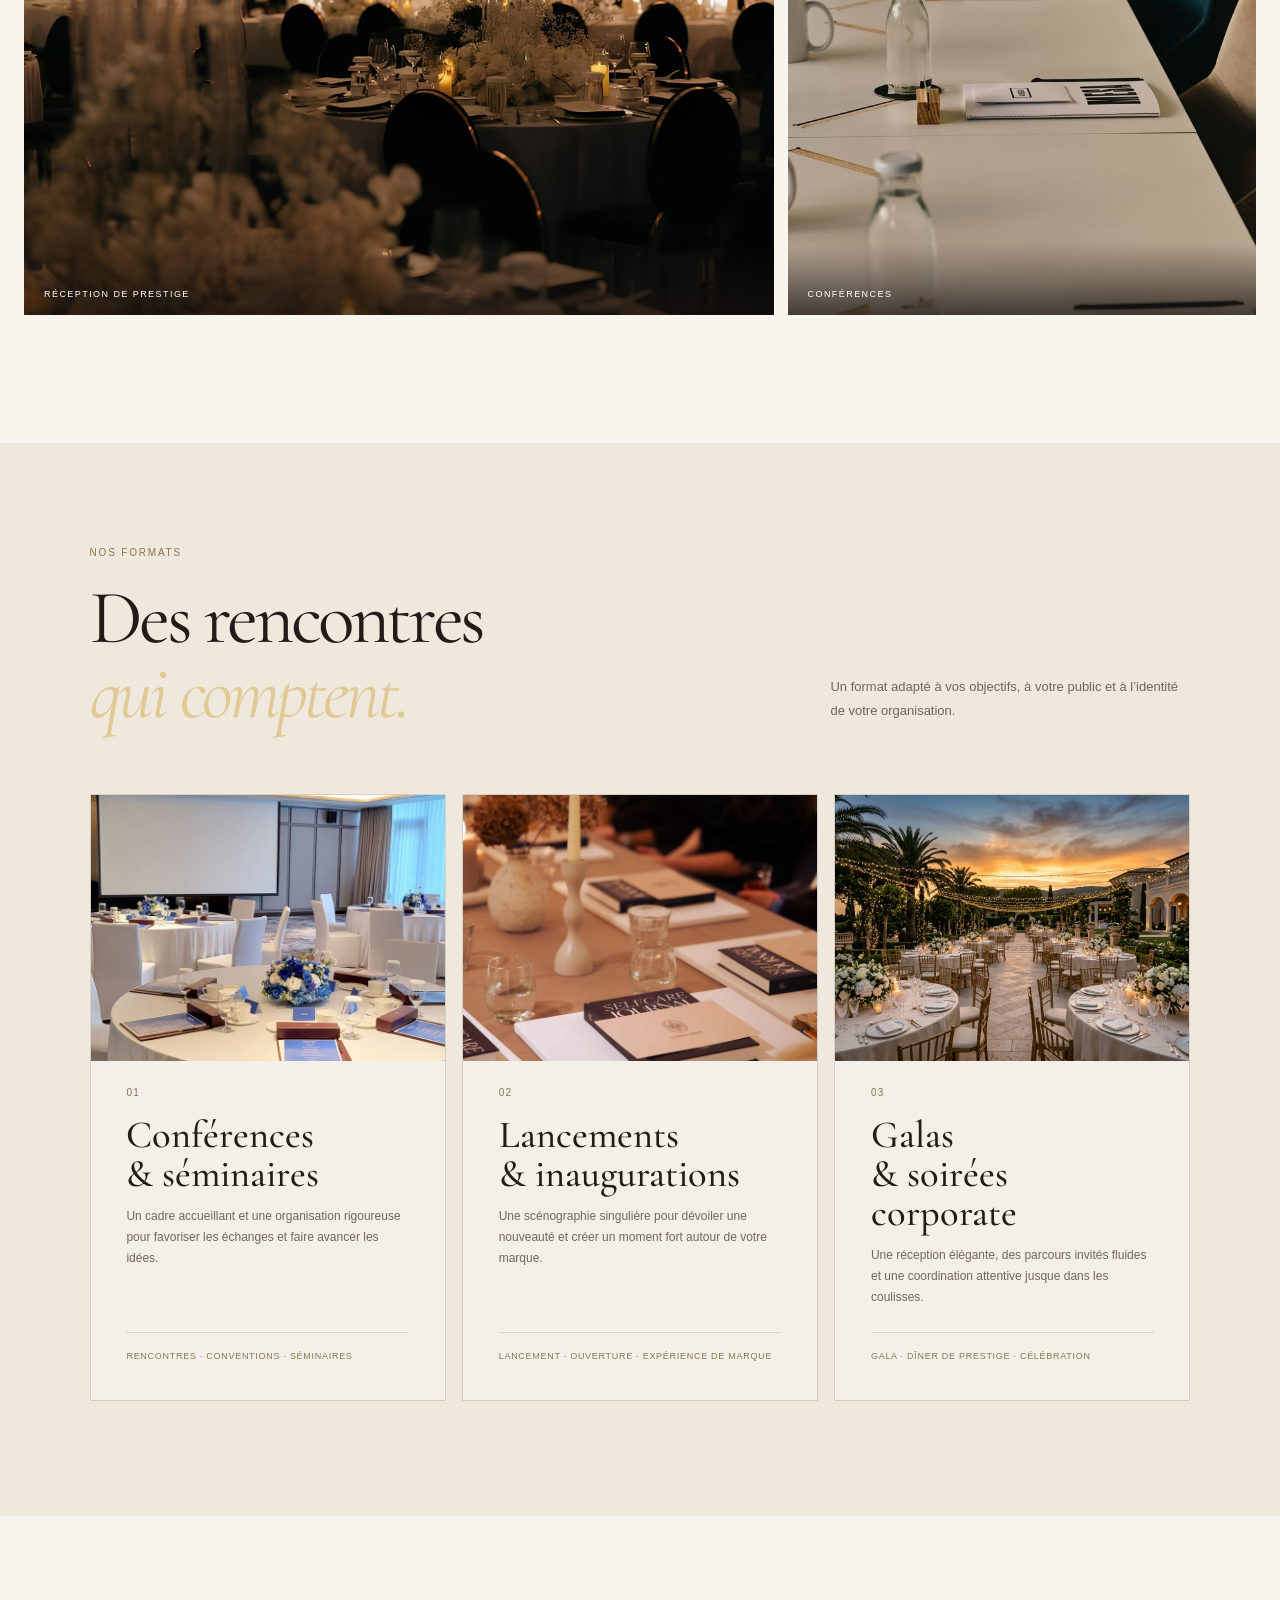
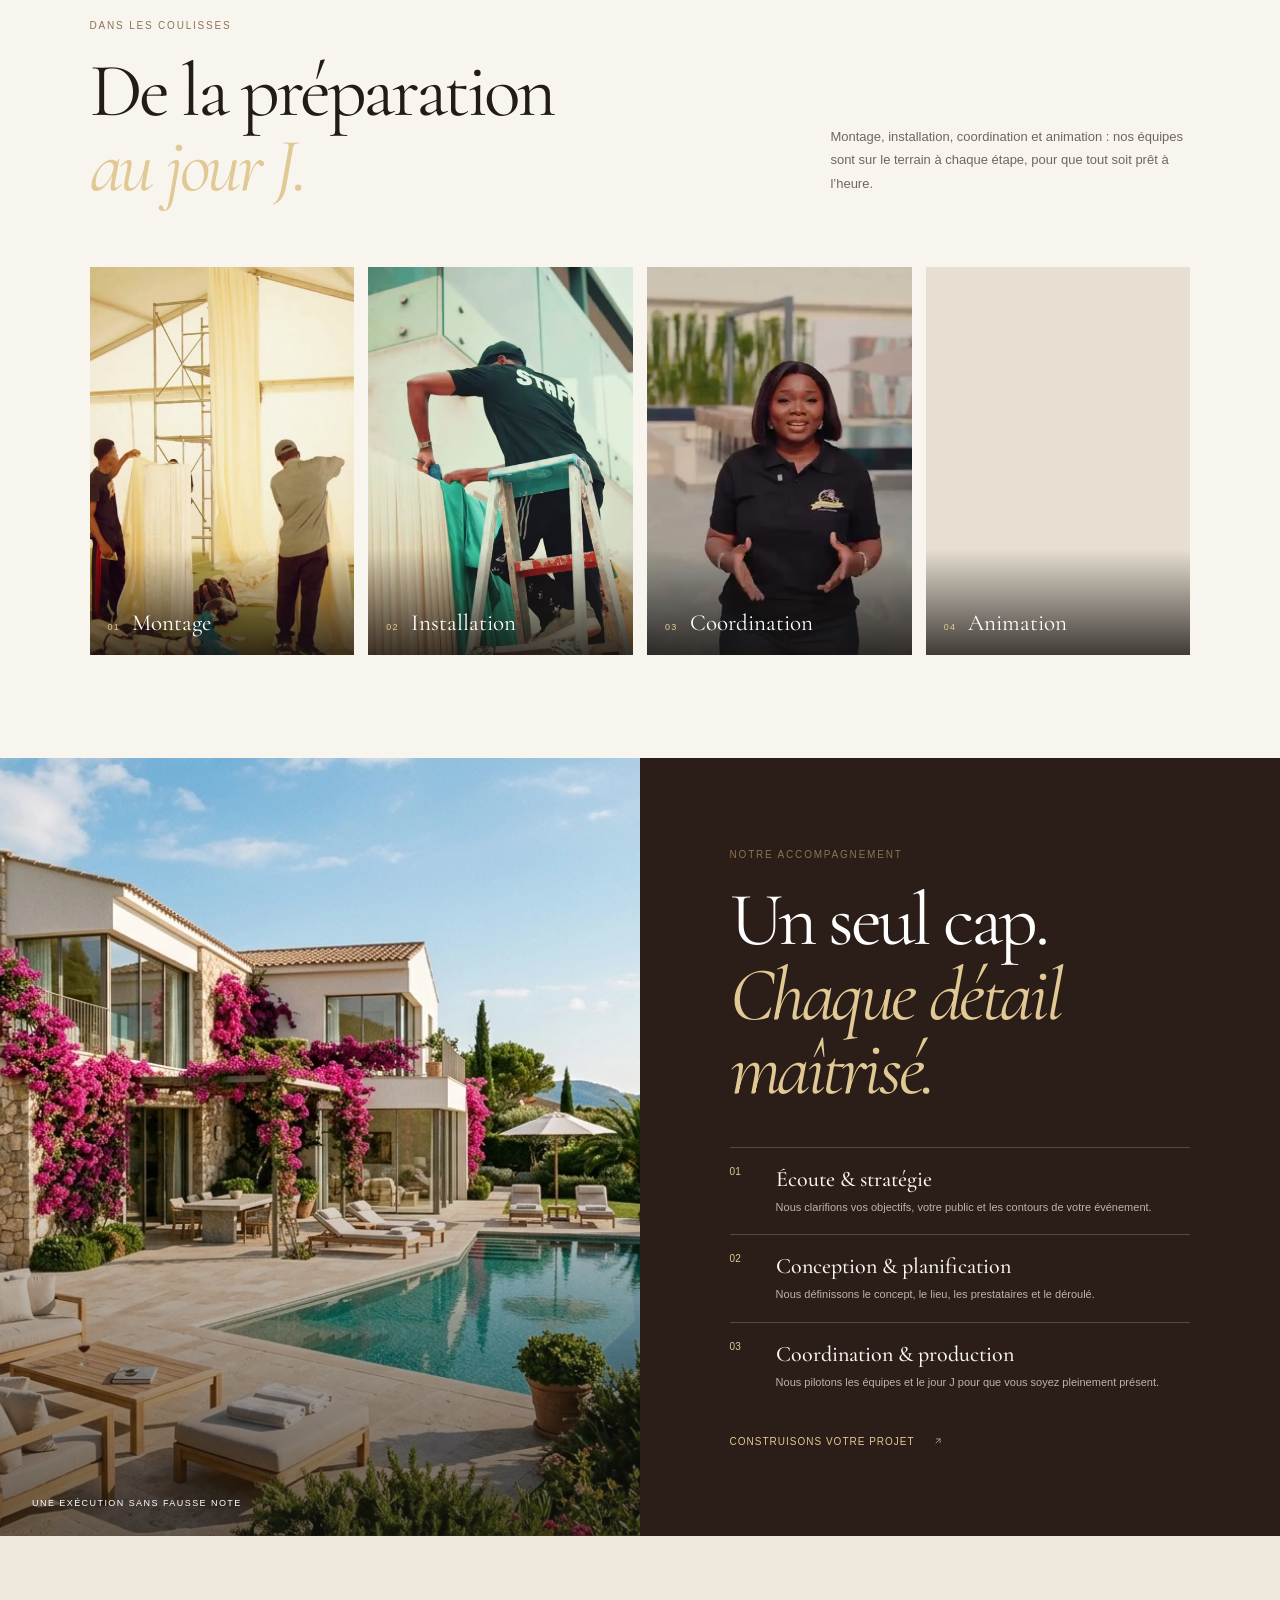
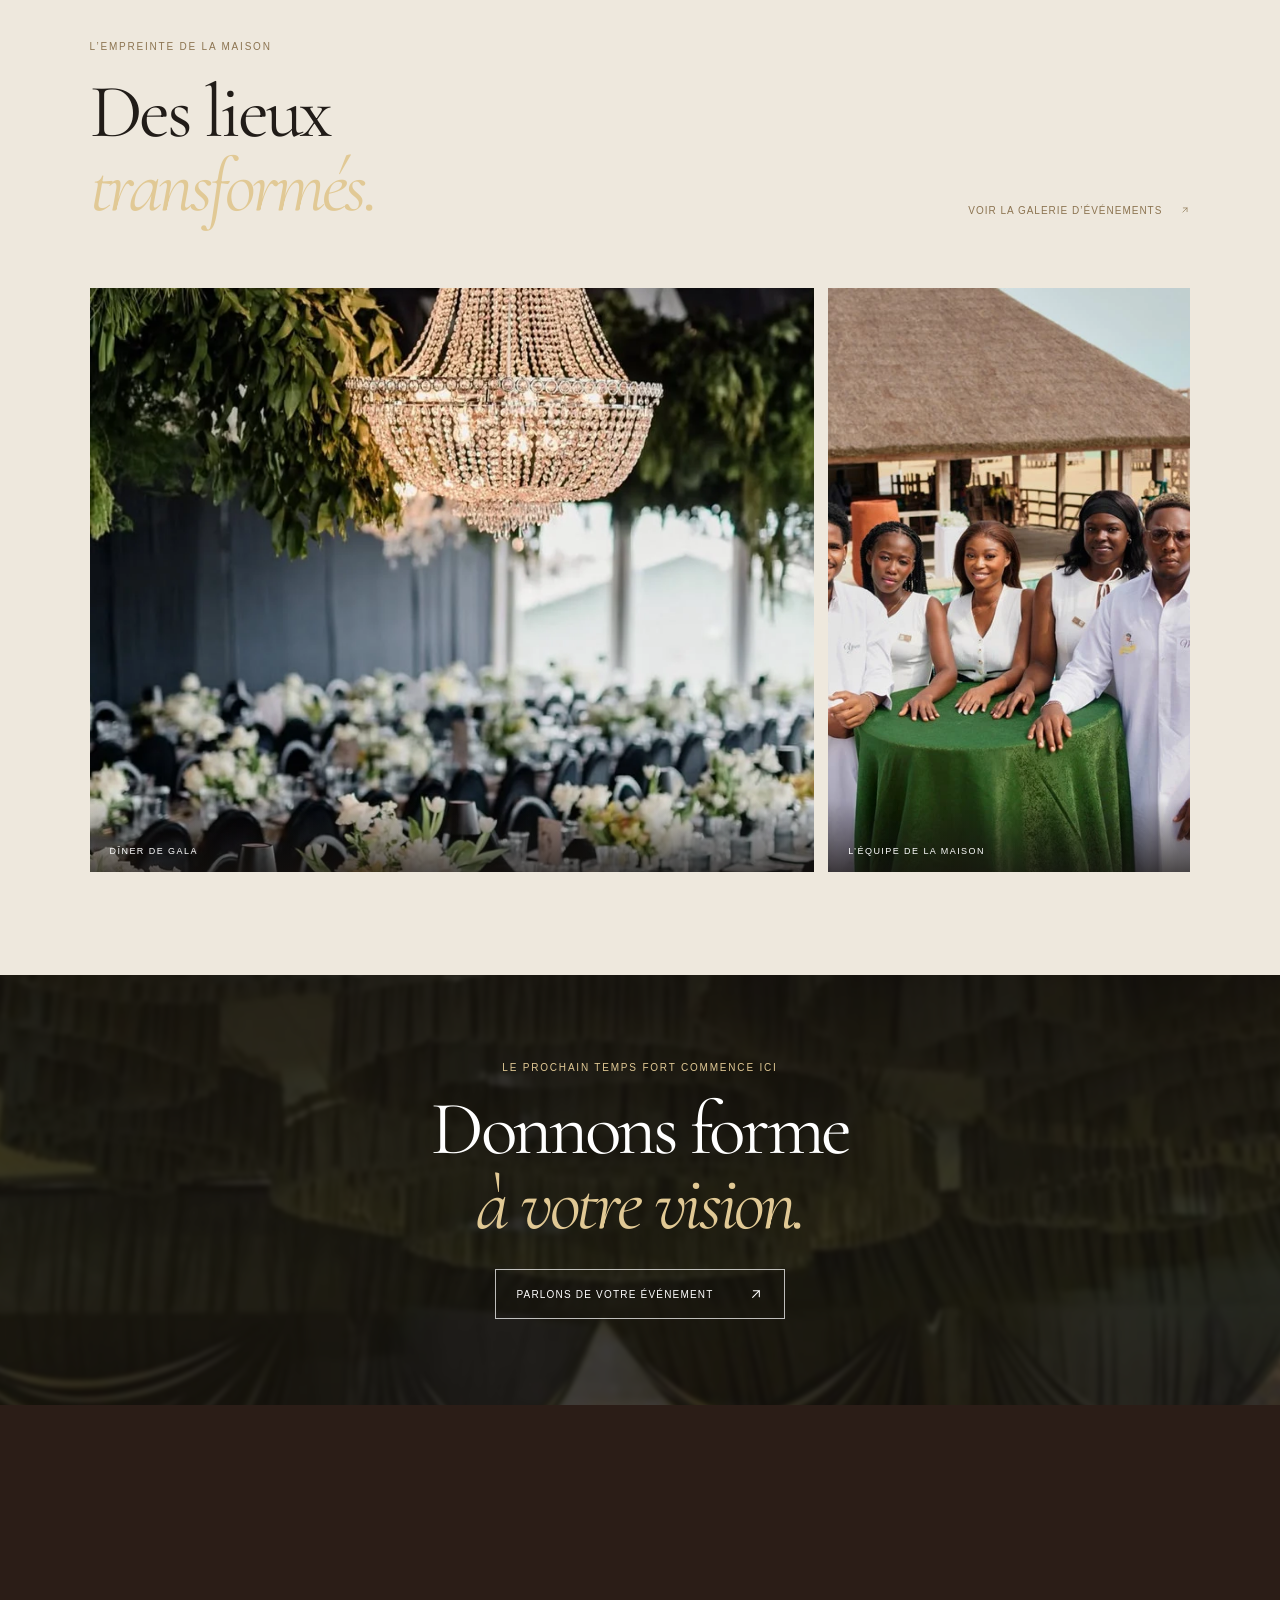
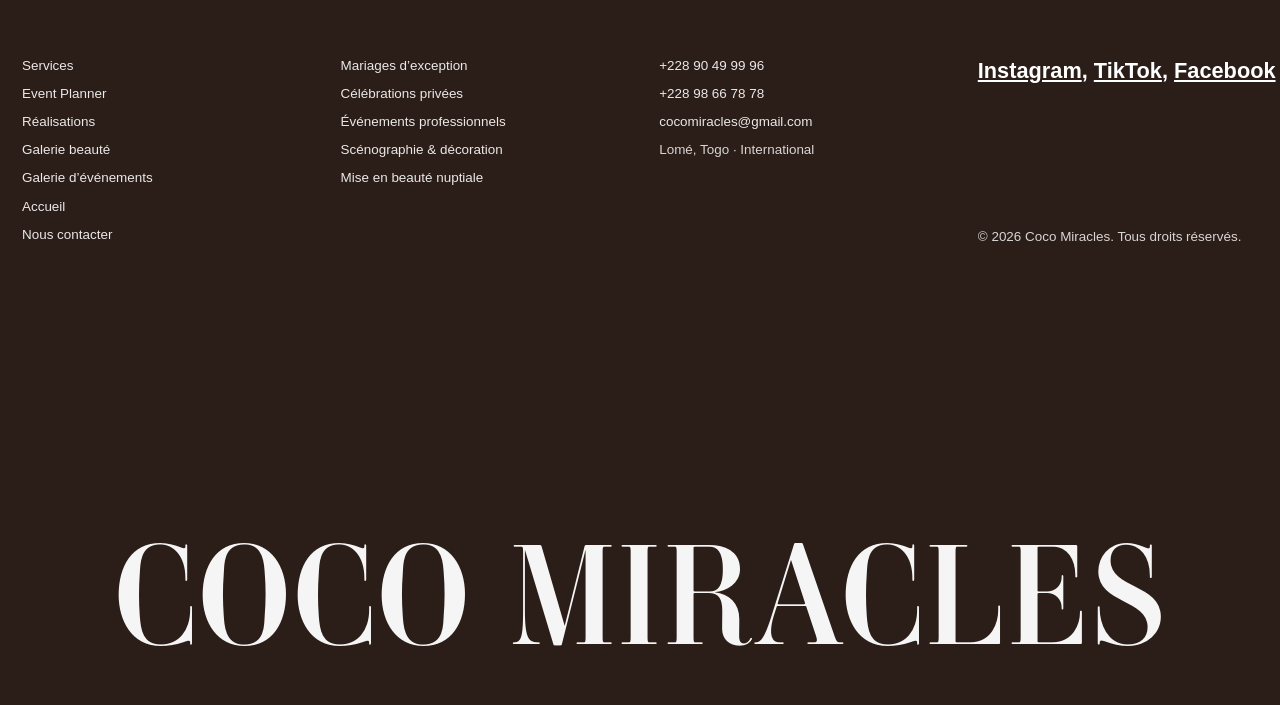
==== commit 73a6df36: "Corporate photos on the event planner page and prestation cards - New corporate images (seminar, con" ====
--- a/event-planner.html
+++ b/event-planner.html
@@ -15,7 +15,7 @@
     <link rel="preconnect" href="https://fonts.gstatic.com" crossorigin>
     <link href="https://fonts.googleapis.com/css2?family=Anton&family=Cormorant+Garamond:wght@400;500;600&display=swap" rel="stylesheet">
     <link rel="stylesheet" href="css/galleries.css?v=event-planner-v1">
-    <link rel="stylesheet" href="css/event-planner.css?v=event-planner-v4">
+    <link rel="stylesheet" href="css/event-planner.css?v=event-planner-v5">
     <link rel="stylesheet" href="css/footer.css?v=ambroise-v2">
     <link rel="stylesheet" href="css/site-header.css?v=consult-v3">
     <link rel="stylesheet" href="css/chat.css?v=chat-v1">
@@ -101,12 +101,12 @@
                     <figcaption>Réception de prestige</figcaption>
                 </figure>
                 <figure>
-                    <img src="asset/bg/3.webp" alt="Plafond drapé en voilages nude et salle dressée pour une réception" loading="lazy" decoding="async">
-                    <figcaption>Drapés &amp; lumière</figcaption>
+                    <img src="asset/event%20planner/23r2.jpg" alt="Rangée de sièges de séminaire, chacun avec un carnet, un stylo et une petite attention" loading="lazy" decoding="async">
+                    <figcaption>Séminaires</figcaption>
                 </figure>
                 <figure>
-                    <img src="asset/bg/1.webp" alt="Table dressée avec nappe vert olive, compositions florales blanches et vaisselle fine" loading="lazy" decoding="async">
-                    <figcaption>Art de la table</figcaption>
+                    <img src="asset/event%20planner/444.jpg" alt="Longue table de conférence préparée avec bouteilles d’eau, carnets et supports imprimés" loading="lazy" decoding="async">
+                    <figcaption>Conférences</figcaption>
                 </figure>
             </div>
         </section>
@@ -121,14 +121,14 @@
             </div>
             <div class="event-planner-offer-grid">
                 <article class="event-planner-offer">
-                    <figure class="event-planner-offer-media"><img src="asset/bg/5.webp" alt="Grande salle sous un lustre de cristal, tables rondes dressées pour accueillir de nombreux invités" loading="lazy" decoding="async"></figure>
+                    <figure class="event-planner-offer-media"><img src="asset/event%20planner/erfea.jpg" alt="Salle de conférence avec écran de projection et tables rondes décorées de fleurs bleues" loading="lazy" decoding="async"></figure>
                     <span class="event-planner-offer-number">01</span>
                     <h3>Conférences<br>&amp; séminaires</h3>
                     <p>Un cadre accueillant et une organisation rigoureuse pour favoriser les échanges et faire avancer les idées.</p>
                     <span class="event-planner-offer-tag">Rencontres · Conventions · Séminaires</span>
                 </article>
                 <article class="event-planner-offer">
-                    <figure class="event-planner-offer-media"><img src="asset/bg/4.webp" alt="Scénographie thématique bleu et blanc avec arche de ballons et table dressée" loading="lazy" decoding="async"></figure>
+                    <figure class="event-planner-offer-media"><img src="asset/event%20planner/ewq.jpg" alt="Table d’atelier de marque avec ouvrages, bougies et invités réunis" loading="lazy" decoding="async"></figure>
                     <span class="event-planner-offer-number">02</span>
                     <h3>Lancements<br>&amp; inaugurations</h3>
                     <p>Une scénographie singulière pour dévoiler une nouveauté et créer un moment fort autour de votre marque.</p>
@@ -186,9 +186,8 @@
                 <a class="event-planner-text-link" href="galerie-portfolio.html">Voir la galerie d’événements <span aria-hidden="true"><svg class="ui-icon ui-icon-arrow-up-right" viewBox="0 0 24 24" aria-hidden="true" focusable="false"><path d="M7 17 17 7M8 7h9v9"/></svg></span></a>
             </div>
             <div class="event-planner-gallery-grid">
-                <figure class="is-main"><img src="asset/bg/Seaside%20Floral%20Arch%20Wedding%20Ceremony.webp" alt="Arche florale monumentale face à la mer pour une cérémonie en plein air" loading="lazy" decoding="async"></figure>
-                <figure><img src="asset/bg/2.webp" alt="Table d’honneur ivoire sous des drapés de plafond et des compositions florales" loading="lazy" decoding="async"></figure>
-                <figure><img src="asset/team/Equipe3.webp" alt="L’équipe de la Maison Coco Miracles réunie autour d’une table" loading="lazy" decoding="async"><figcaption>L’équipe de la Maison</figcaption></figure>
+                <figure class="is-main"><img src="asset/bg/5.webp" alt="Grande salle de réception sous un lustre de cristal, tables rondes dressées pour un dîner de gala" loading="lazy" decoding="async"><figcaption>Dîner de gala</figcaption></figure>
+                <figure class="is-tall"><img src="asset/team/Equipe3.webp" alt="L’équipe de la Maison Coco Miracles réunie autour d’une table" loading="lazy" decoding="async"><figcaption>L’équipe de la Maison</figcaption></figure>
             </div>
         </section>
 
--- a/css/event-planner.css
+++ b/css/event-planner.css
@@ -795,3 +795,16 @@
         transition: none;
     }
 }
+
+/* Galerie à 2 photos : la photo de l'équipe occupe toute la hauteur à droite */
+.event-planner-gallery-grid .is-tall {
+    grid-row: 1 / span 2;
+}
+
+@media (max-width: 760px) {
+    .event-planner-gallery-grid .is-tall {
+        grid-column: 1 / span 2;
+        grid-row: auto;
+        aspect-ratio: 4 / 5;
+    }
+}
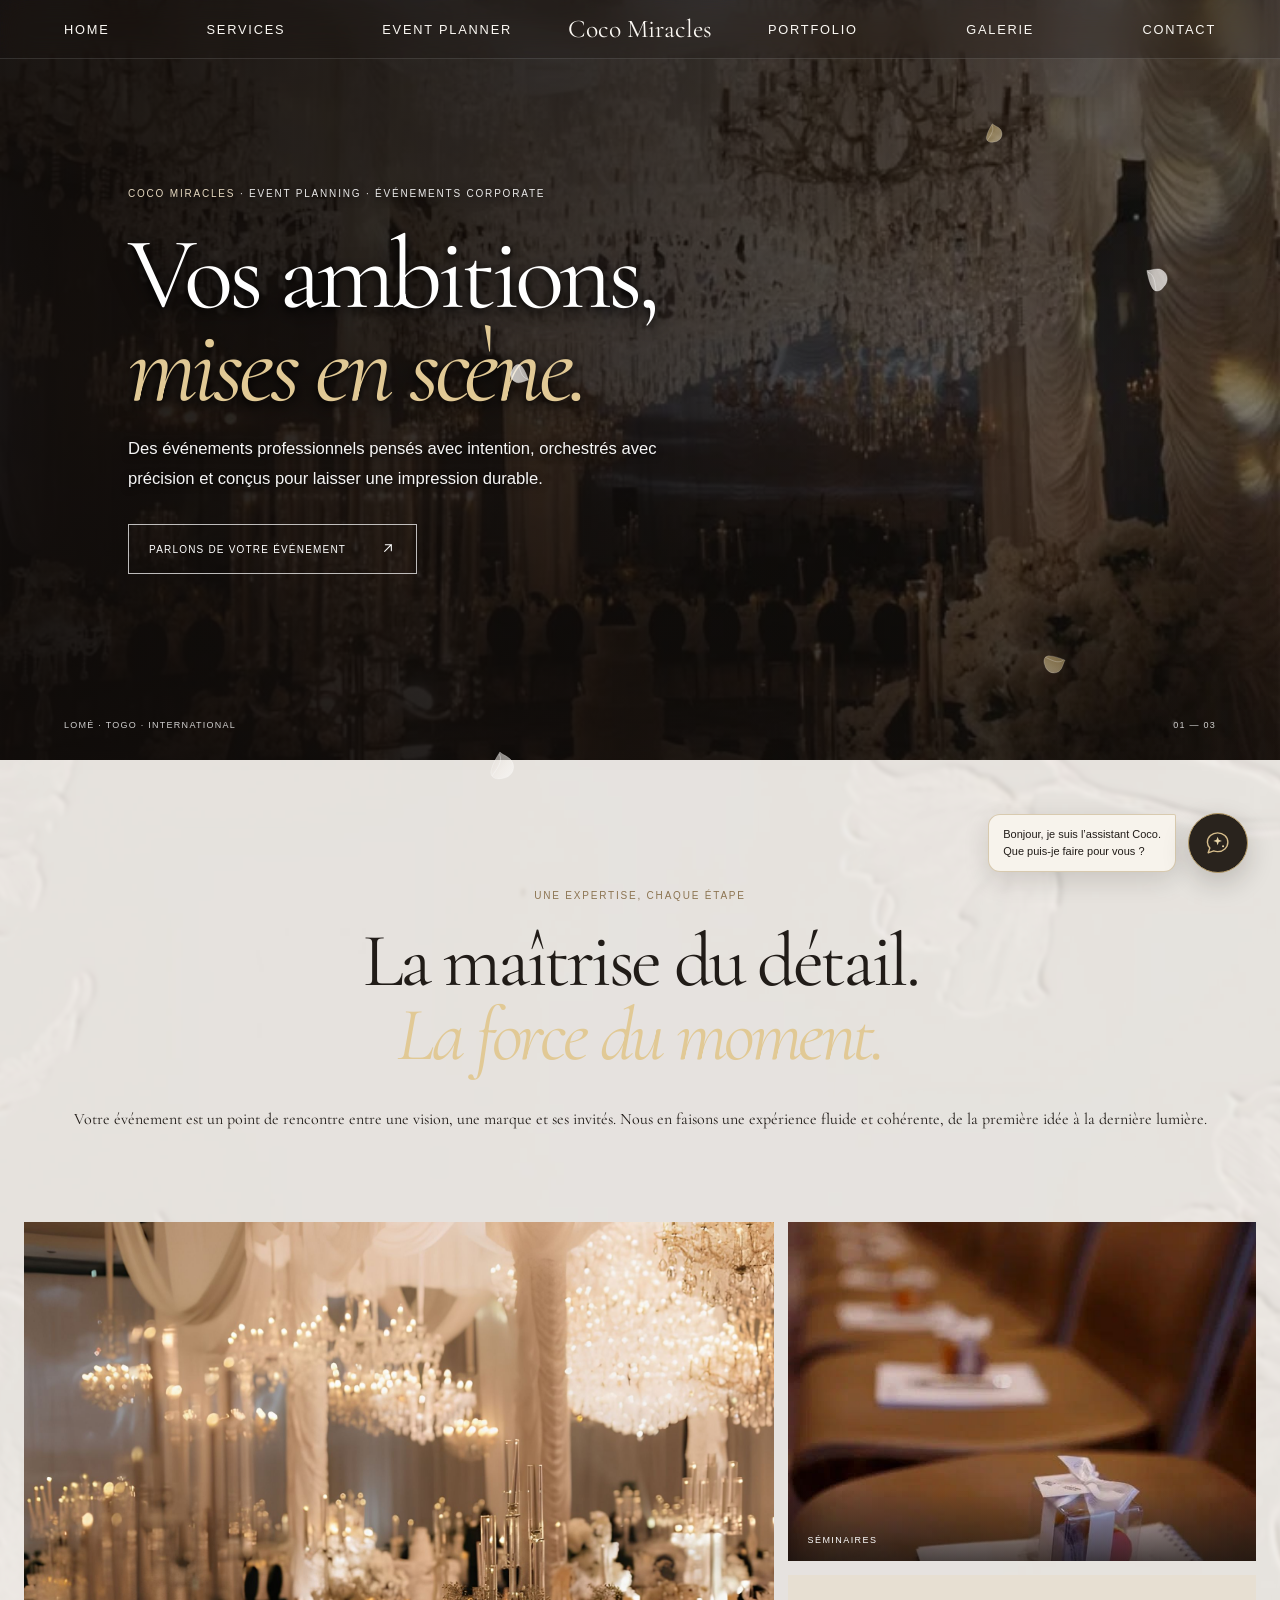
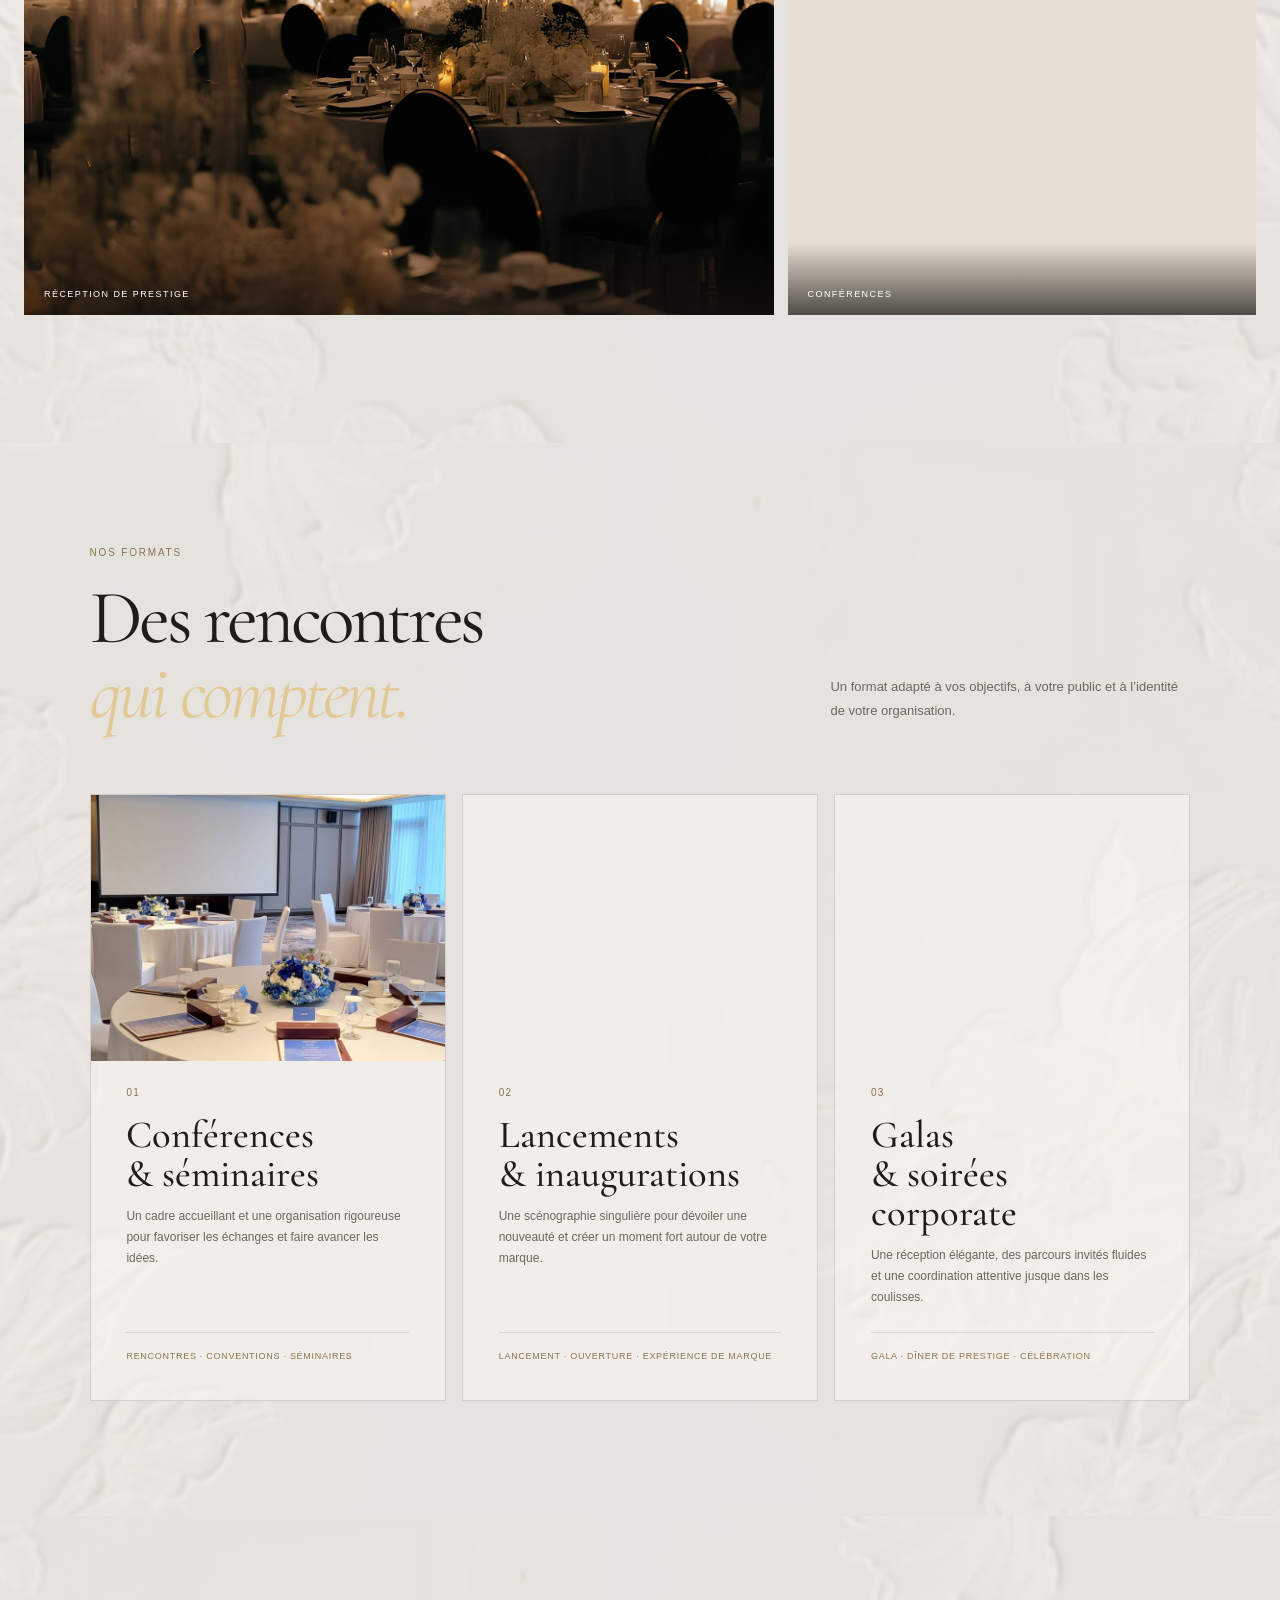
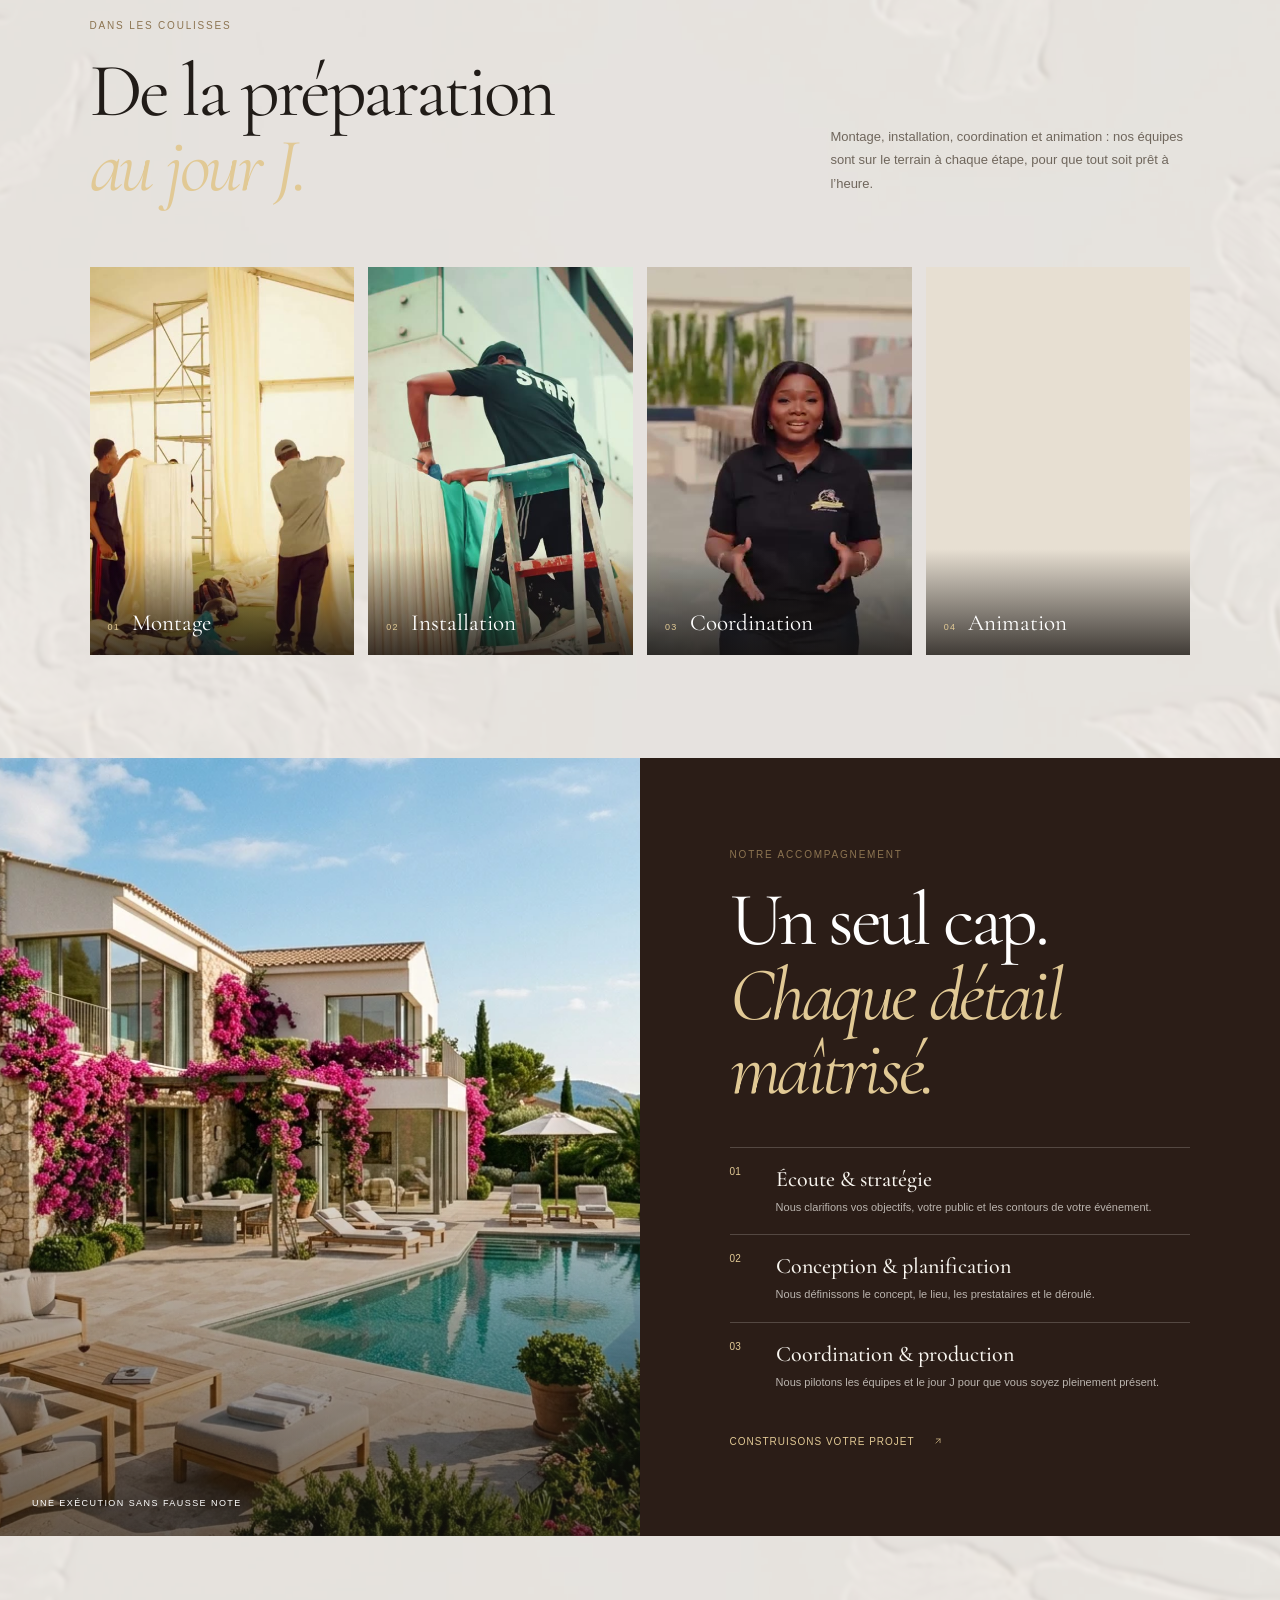
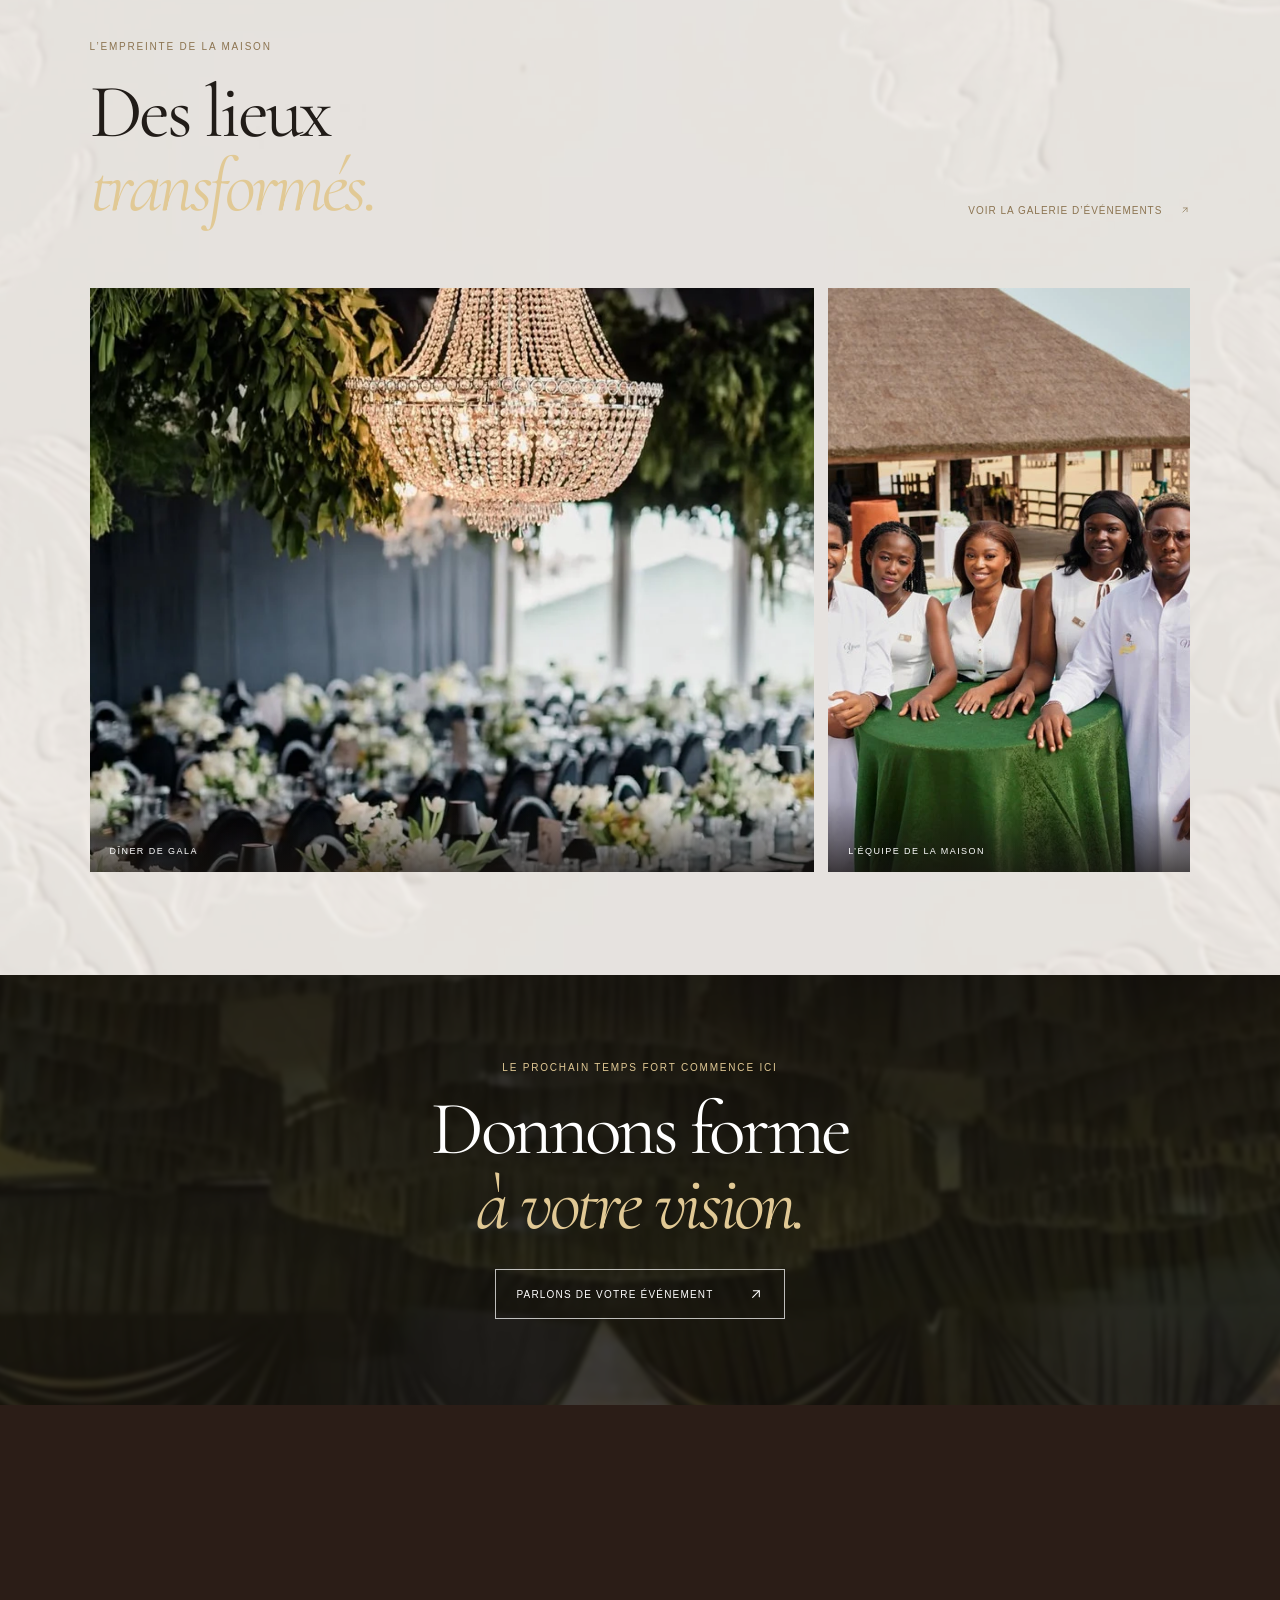
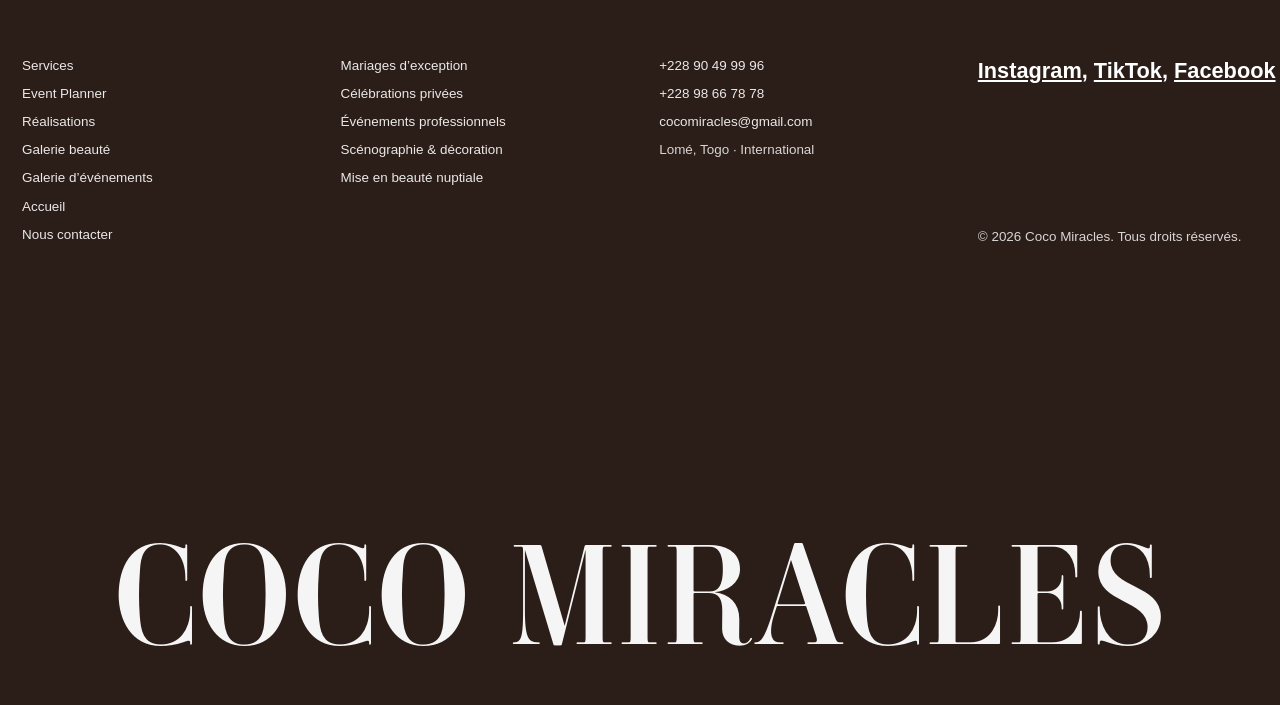
==== commit 3208a98c: "Floral wallpapers on gallery and event planner pages - Event and beauty galleries: fixed floral wall" ====
--- a/event-planner.html
+++ b/event-planner.html
@@ -14,8 +14,8 @@
     <link rel="preconnect" href="https://fonts.googleapis.com">
     <link rel="preconnect" href="https://fonts.gstatic.com" crossorigin>
     <link href="https://fonts.googleapis.com/css2?family=Anton&family=Cormorant+Garamond:wght@400;500;600&display=swap" rel="stylesheet">
-    <link rel="stylesheet" href="css/galleries.css?v=event-planner-v1">
-    <link rel="stylesheet" href="css/event-planner.css?v=event-planner-v5">
+    <link rel="stylesheet" href="css/galleries.css?v=wallpaper-v1">
+    <link rel="stylesheet" href="css/event-planner.css?v=wallpaper-v1">
     <link rel="stylesheet" href="css/footer.css?v=ambroise-v2">
     <link rel="stylesheet" href="css/site-header.css?v=consult-v3">
     <link rel="stylesheet" href="css/chat.css?v=chat-v1">
--- a/css/galleries.css
+++ b/css/galleries.css
@@ -1067,3 +1067,36 @@
     max-height: none;
     aspect-ratio: auto;
 }
+
+/* =====================================================================
+   Galeries (événements, beauté) : papier peint floral fixe à la place du beige uni.
+   Un seul calque fixe derrière la page. L'accueil n'est pas concerné.
+   ===================================================================== */
+html:has(body.gallery-page:not(.event-planner-page)) {
+    background: #e8e4df;
+}
+
+body.gallery-page:not(.event-planner-page) {
+    background: transparent;
+}
+
+body.gallery-page:not(.event-planner-page)::before {
+    position: fixed;
+    z-index: -1;
+    inset: -8px;
+    background: #e8e4df var(--gallery-wallpaper, url("../asset/bg/3.jpg")) center top / cover no-repeat;
+    content: "";
+    pointer-events: none;
+}
+
+body.gallery-page.gallery-page-beauty::before {
+    --gallery-wallpaper: url("../asset/bg/4.jpg");
+}
+
+/* Grand écran : papier peint plus discret, comme sur l'accueil */
+@media (min-width: 1025px) and (hover: hover) {
+    body.gallery-page:not(.event-planner-page)::before {
+        filter: blur(2px);
+        opacity: 0.55;
+    }
+}
--- a/css/event-planner.css
+++ b/css/event-planner.css
@@ -808,3 +808,64 @@
         aspect-ratio: 4 / 5;
     }
 }
+
+/* =====================================================================
+   Sections beiges : papiers peints floraux (2.jpg, 3.jpg, 4.jpg) à la place du beige uni
+   ===================================================================== */
+.event-planner-introduction,
+.event-planner-offers,
+.event-planner-backstage,
+.event-planner-gallery {
+    position: relative;
+    isolation: isolate;
+    overflow: hidden;
+    background: #e8e4df;
+}
+
+.event-planner-introduction::before,
+.event-planner-offers::before,
+.event-planner-backstage::before,
+.event-planner-gallery::before {
+    position: absolute;
+    z-index: -1;
+    inset: -8px;
+    background: var(--planner-wallpaper) center top / cover no-repeat;
+    content: "";
+    pointer-events: none;
+}
+
+.event-planner-introduction,
+.event-planner-gallery {
+    --planner-wallpaper: url("../asset/bg/2.jpg");
+}
+
+.event-planner-offers {
+    --planner-wallpaper: url("../asset/bg/3.jpg");
+}
+
+.event-planner-backstage {
+    --planner-wallpaper: url("../asset/bg/4.jpg");
+}
+
+/* Grand écran : plus discret (opacité réduite + léger flou), comme sur l'accueil */
+@media (min-width: 1025px) and (hover: hover) {
+    .event-planner-introduction::before,
+    .event-planner-offers::before,
+    .event-planner-backstage::before,
+    .event-planner-gallery::before {
+        filter: blur(2px);
+        opacity: 0.55;
+    }
+}
+
+/* Mobile / tablette : l'image garde la largeur de l'écran et se répète vers le bas (pas de zoom) */
+@media (max-width: 1024px) {
+    .event-planner-introduction::before,
+    .event-planner-offers::before,
+    .event-planner-backstage::before,
+    .event-planner-gallery::before {
+        inset: 0;
+        background-size: 100% auto;
+        background-repeat: repeat-y;
+    }
+}
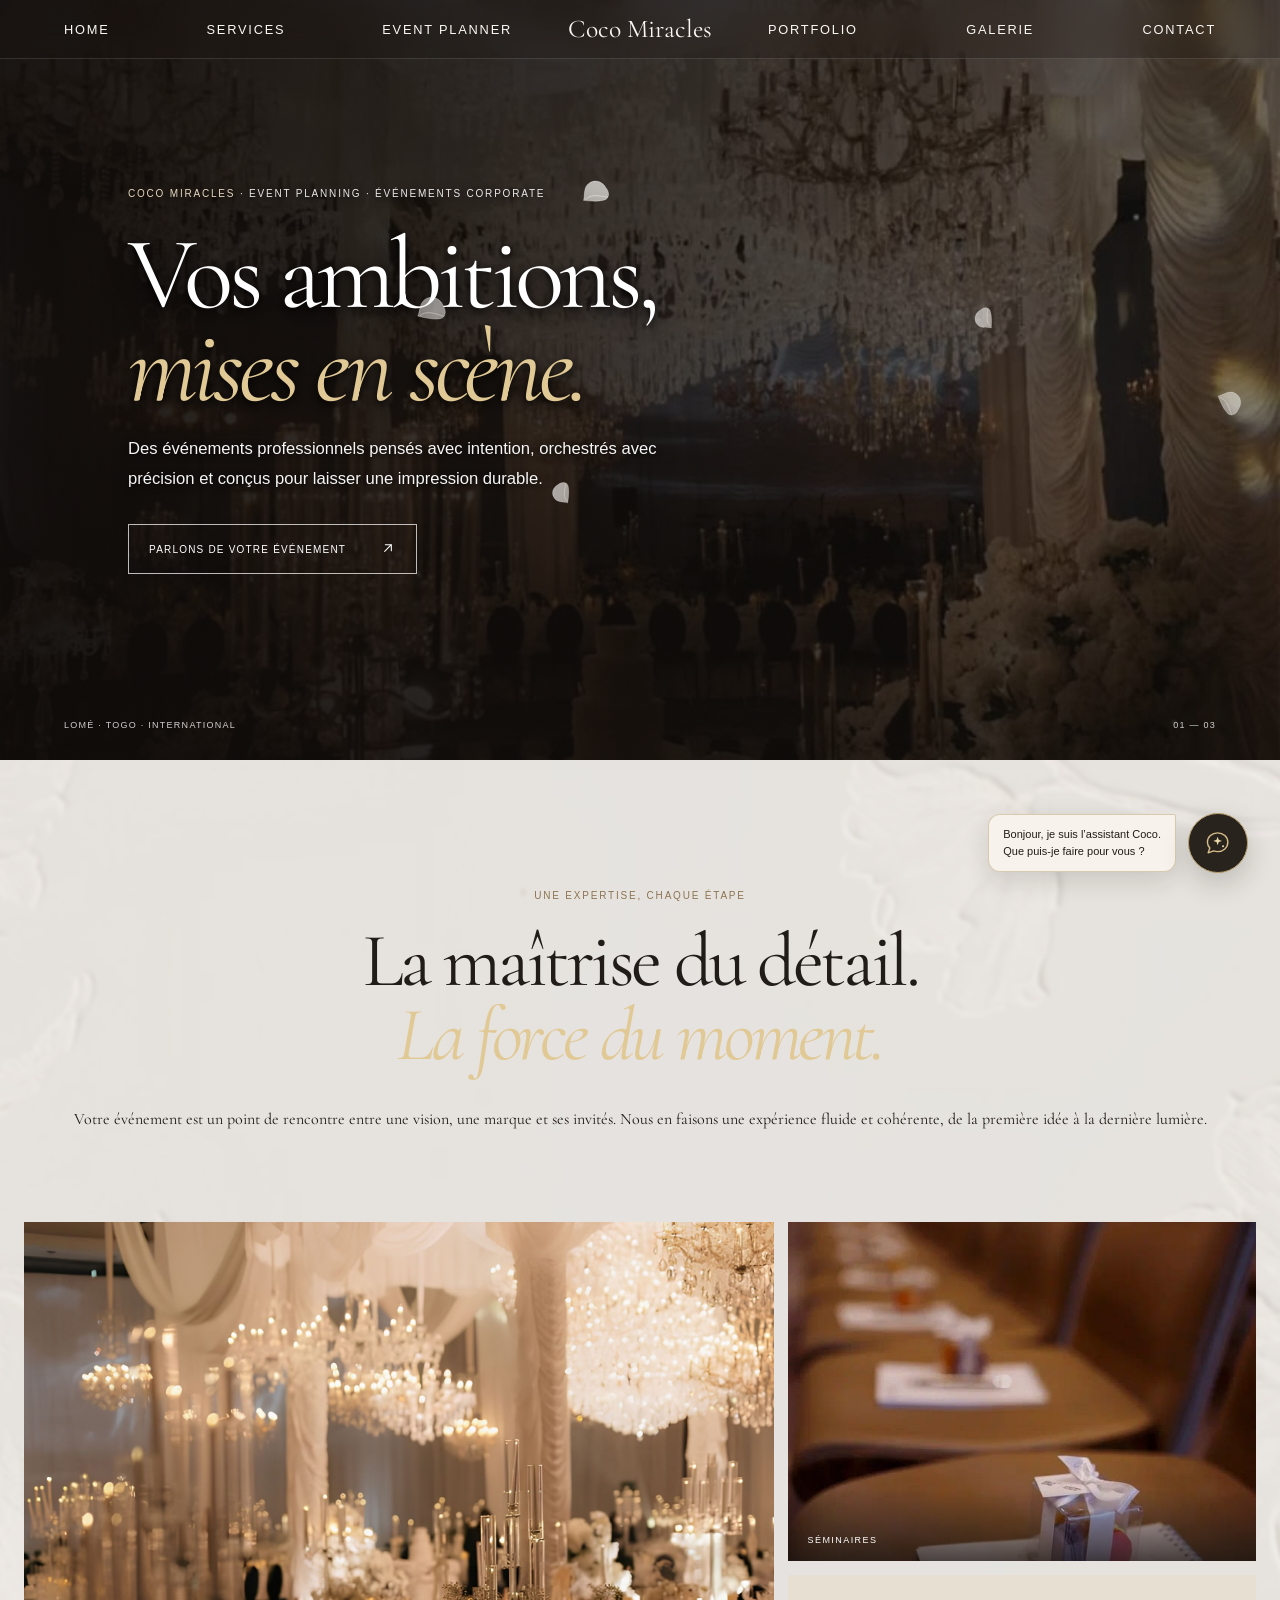
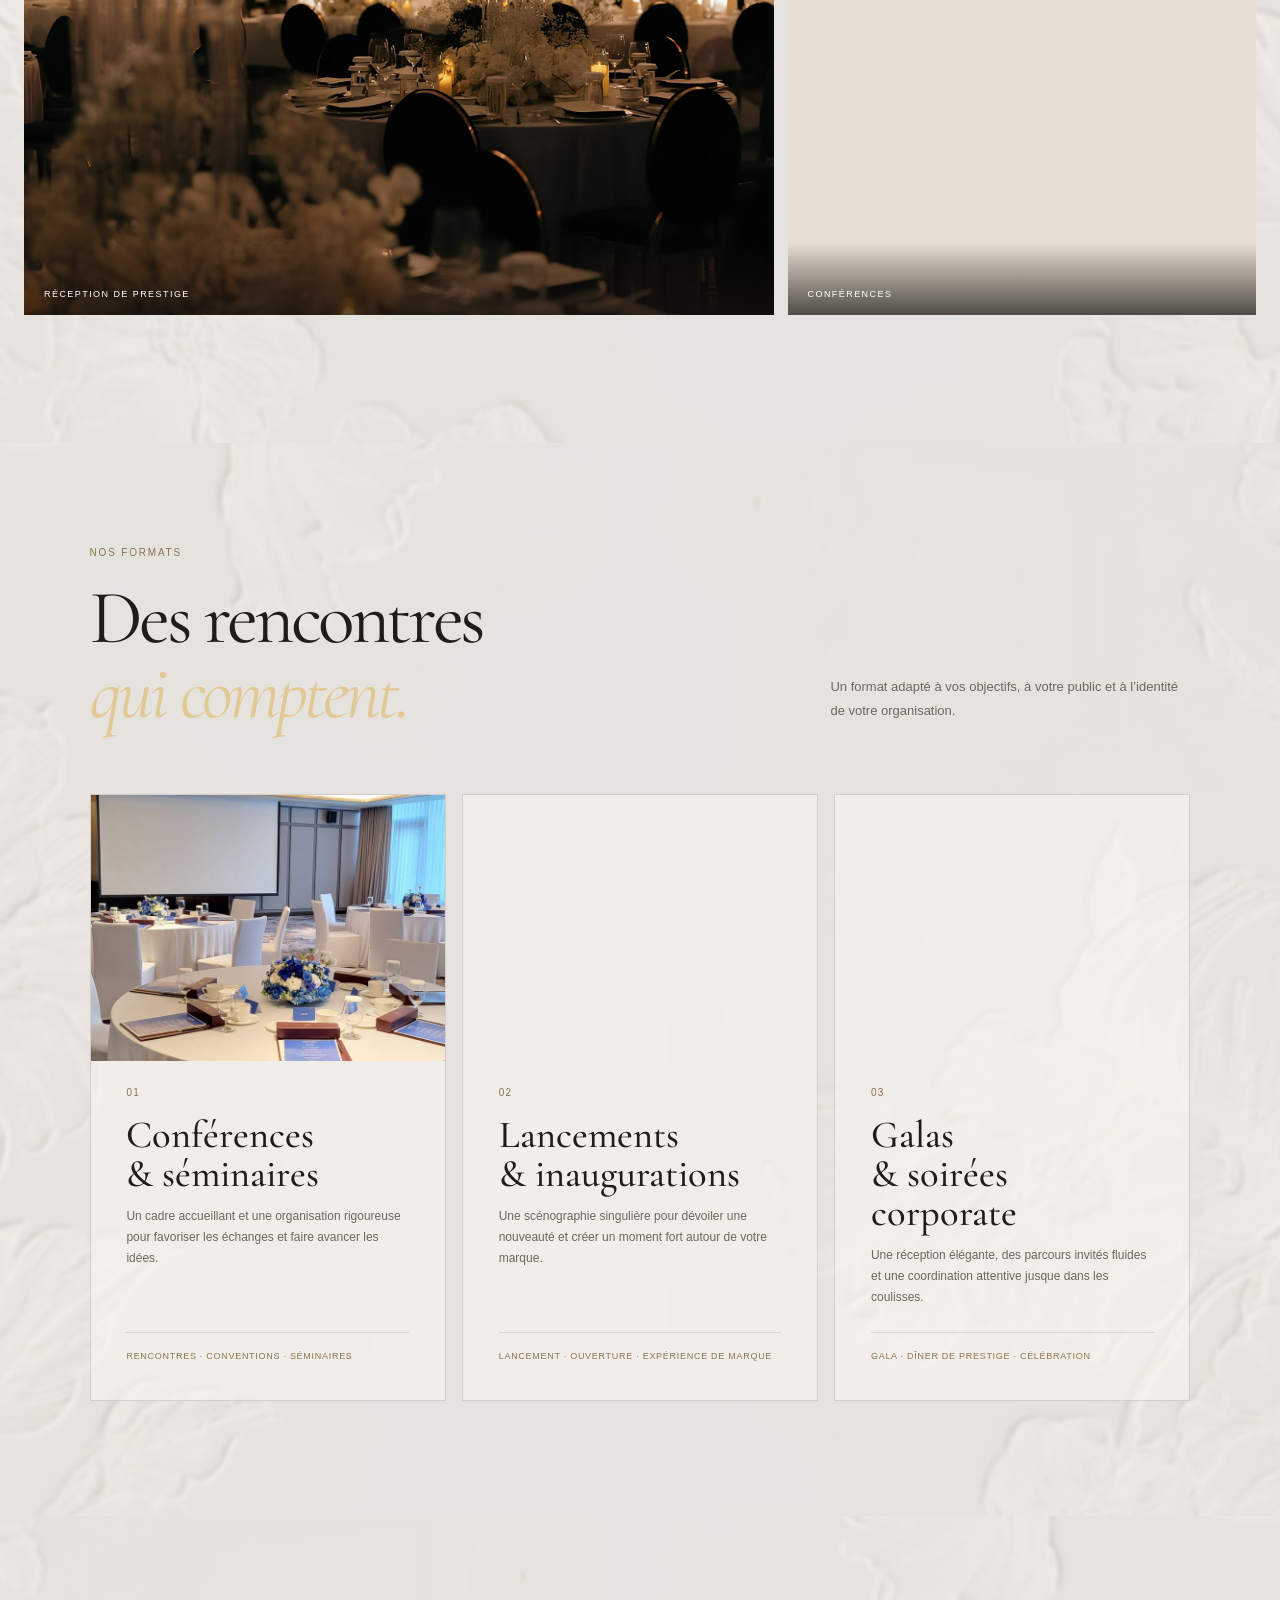
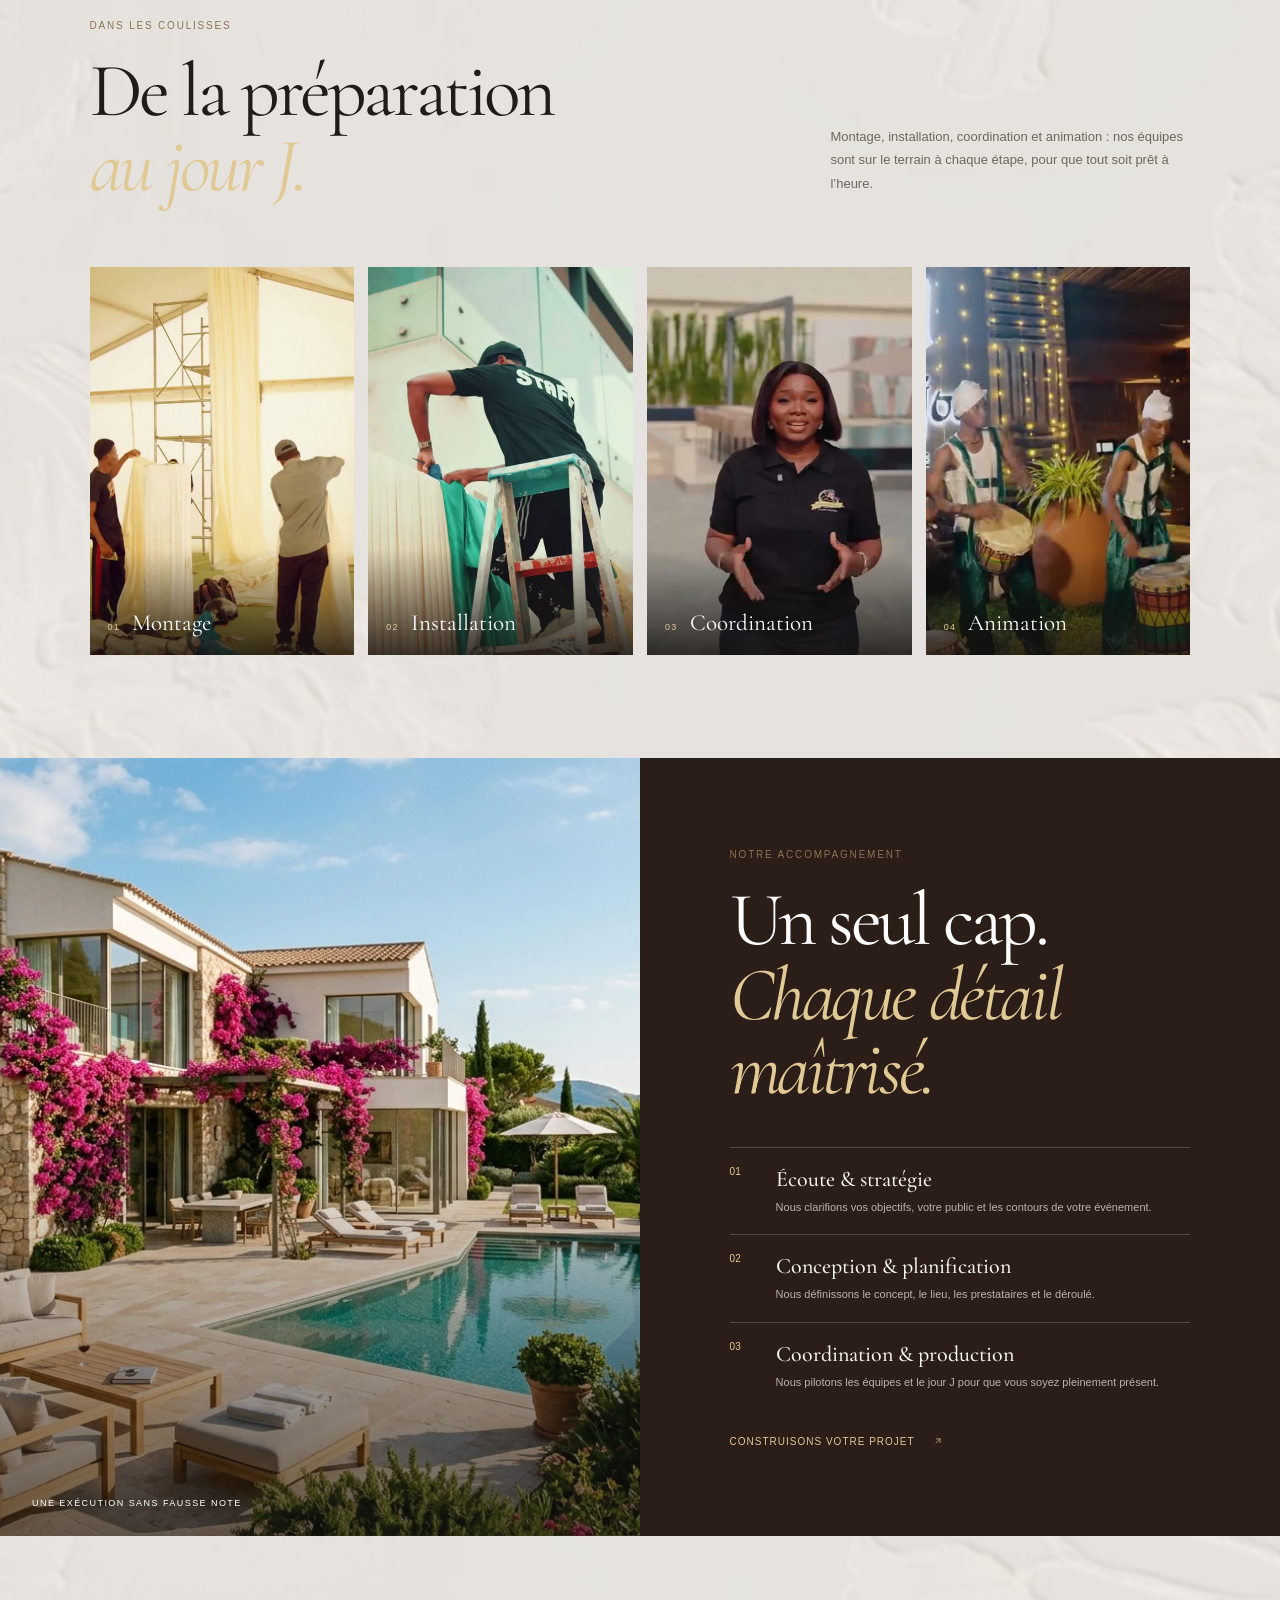
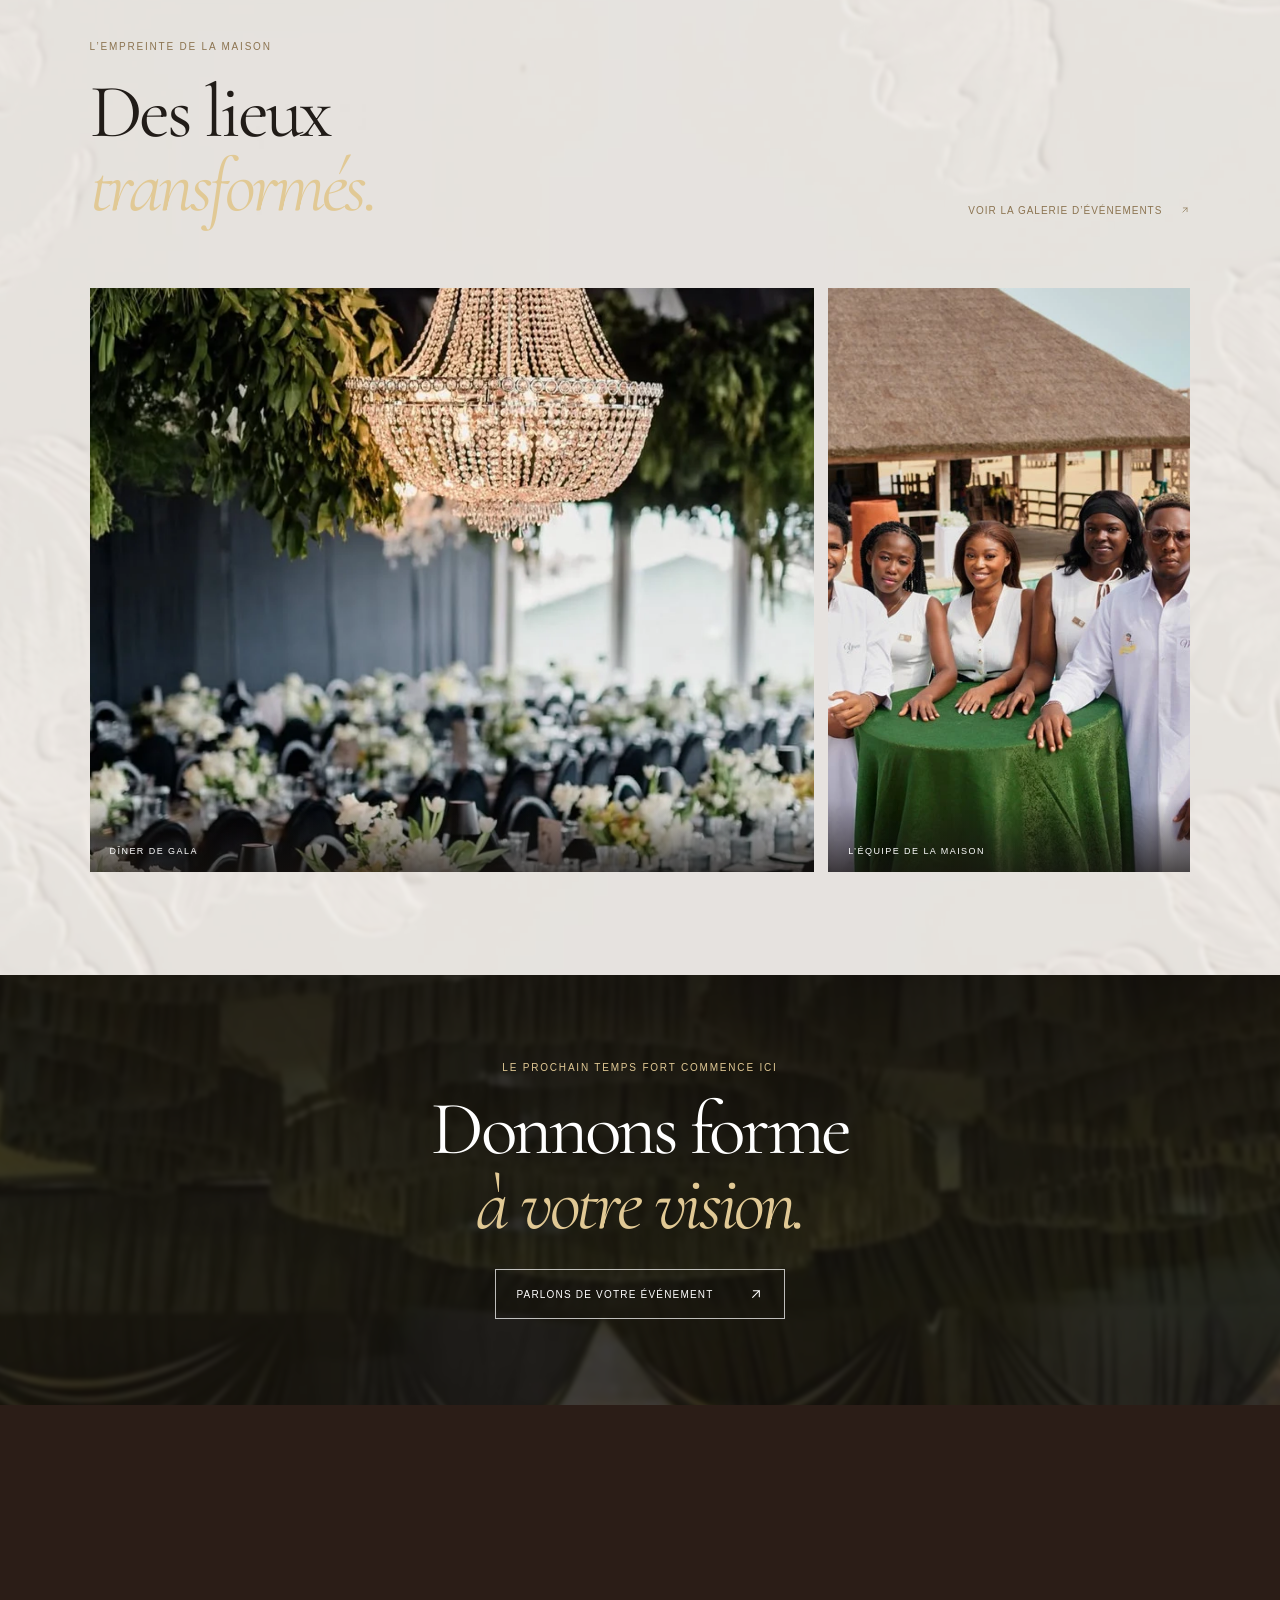
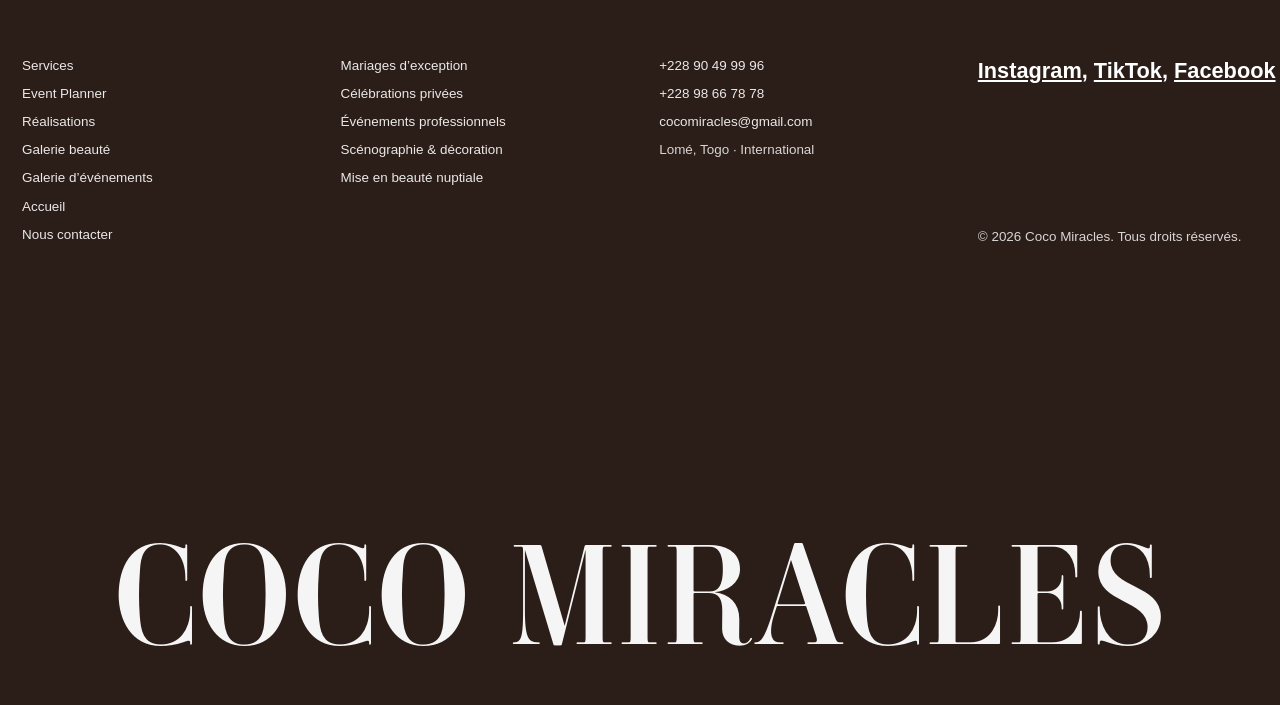
==== commit 378485fc: "Footer: background no longer animated, only its content reveals Co-Authored-By: Claude Opus 5.5 <nor" ====
--- a/event-planner.html
+++ b/event-planner.html
@@ -24,7 +24,7 @@
     <script src="js/chatbot.js?v=chat-all-pages-v1" defer></script>
     <script src="js/rose-snow.js?v=lazy-network-v1" defer></script>
     <script src="js/footer.js?v=footer-v1" defer></script>
-    <script src="js/page-reveal.js?v=page-reveal-v2" defer></script>
+    <script src="js/page-reveal.js?v=page-reveal-v3" defer></script>
 </head>
 <body class="gallery-page event-planner-page">
     <header class="hero-header">
